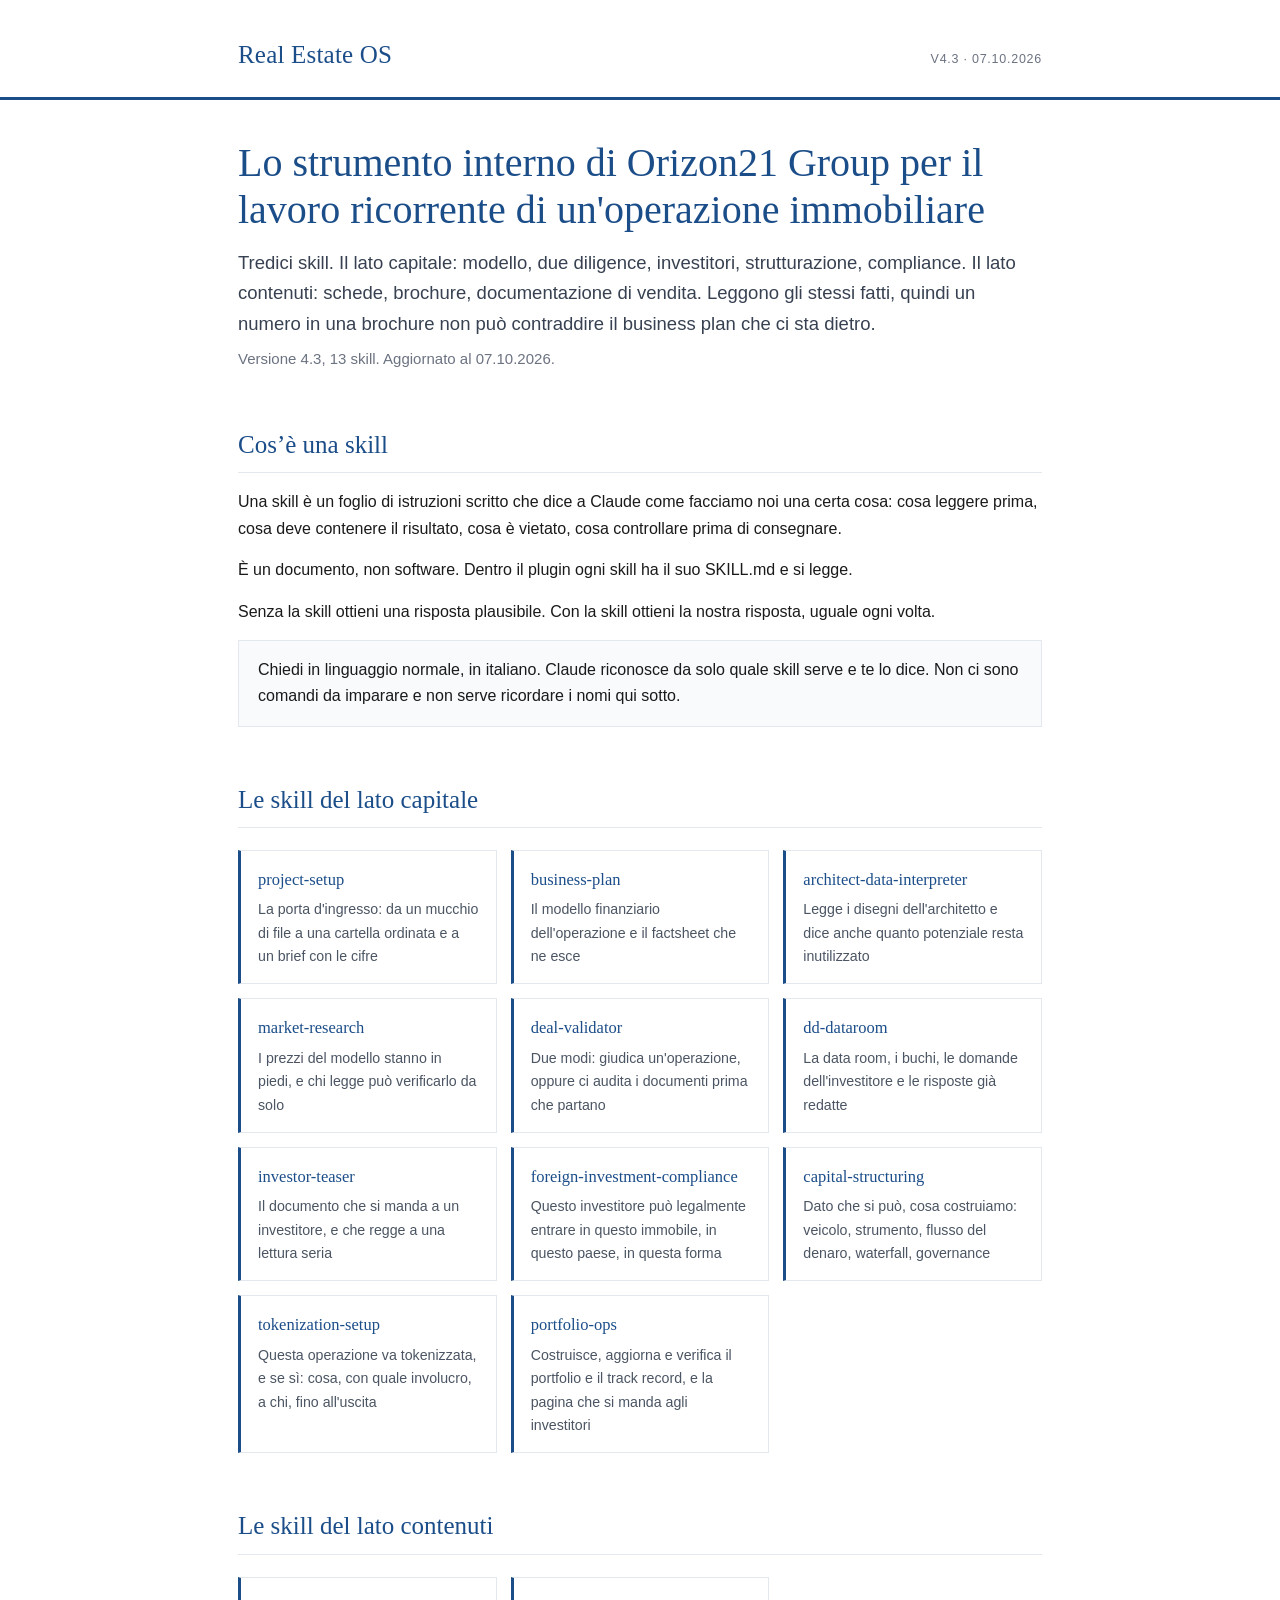
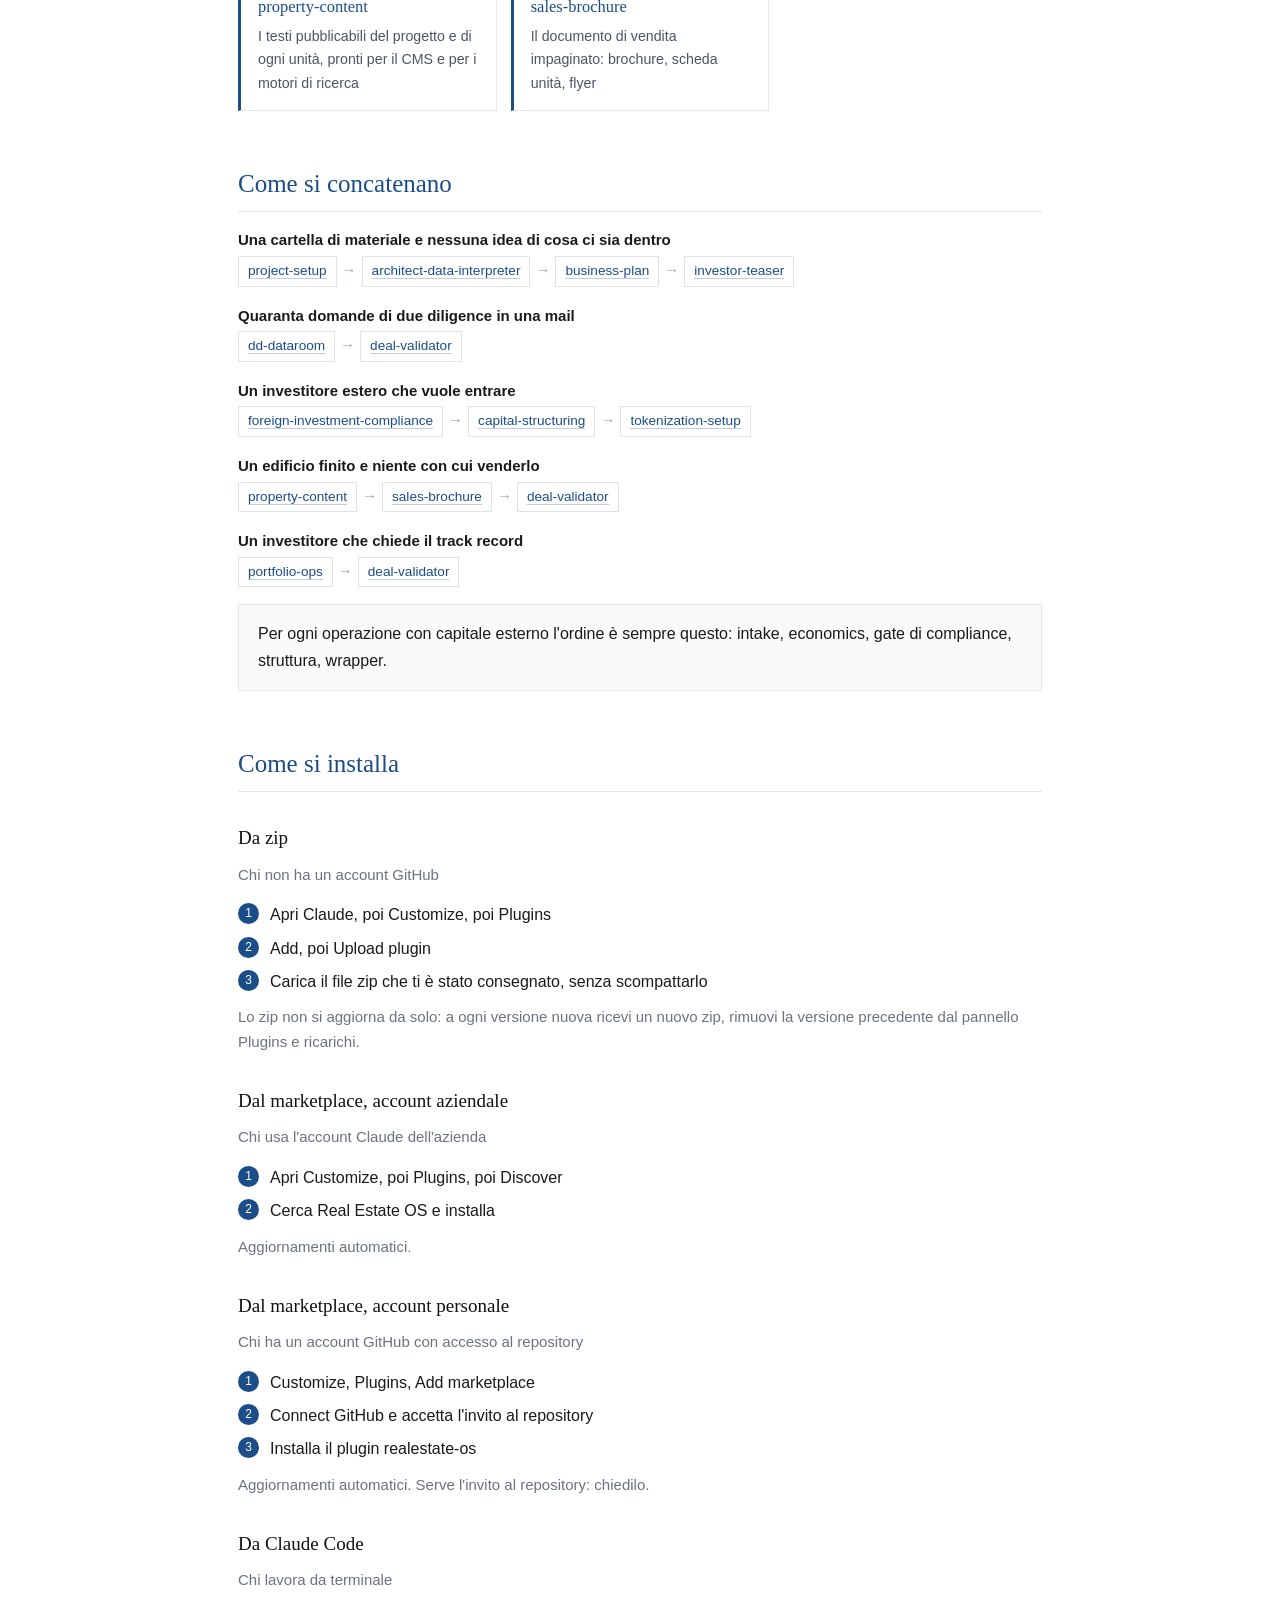
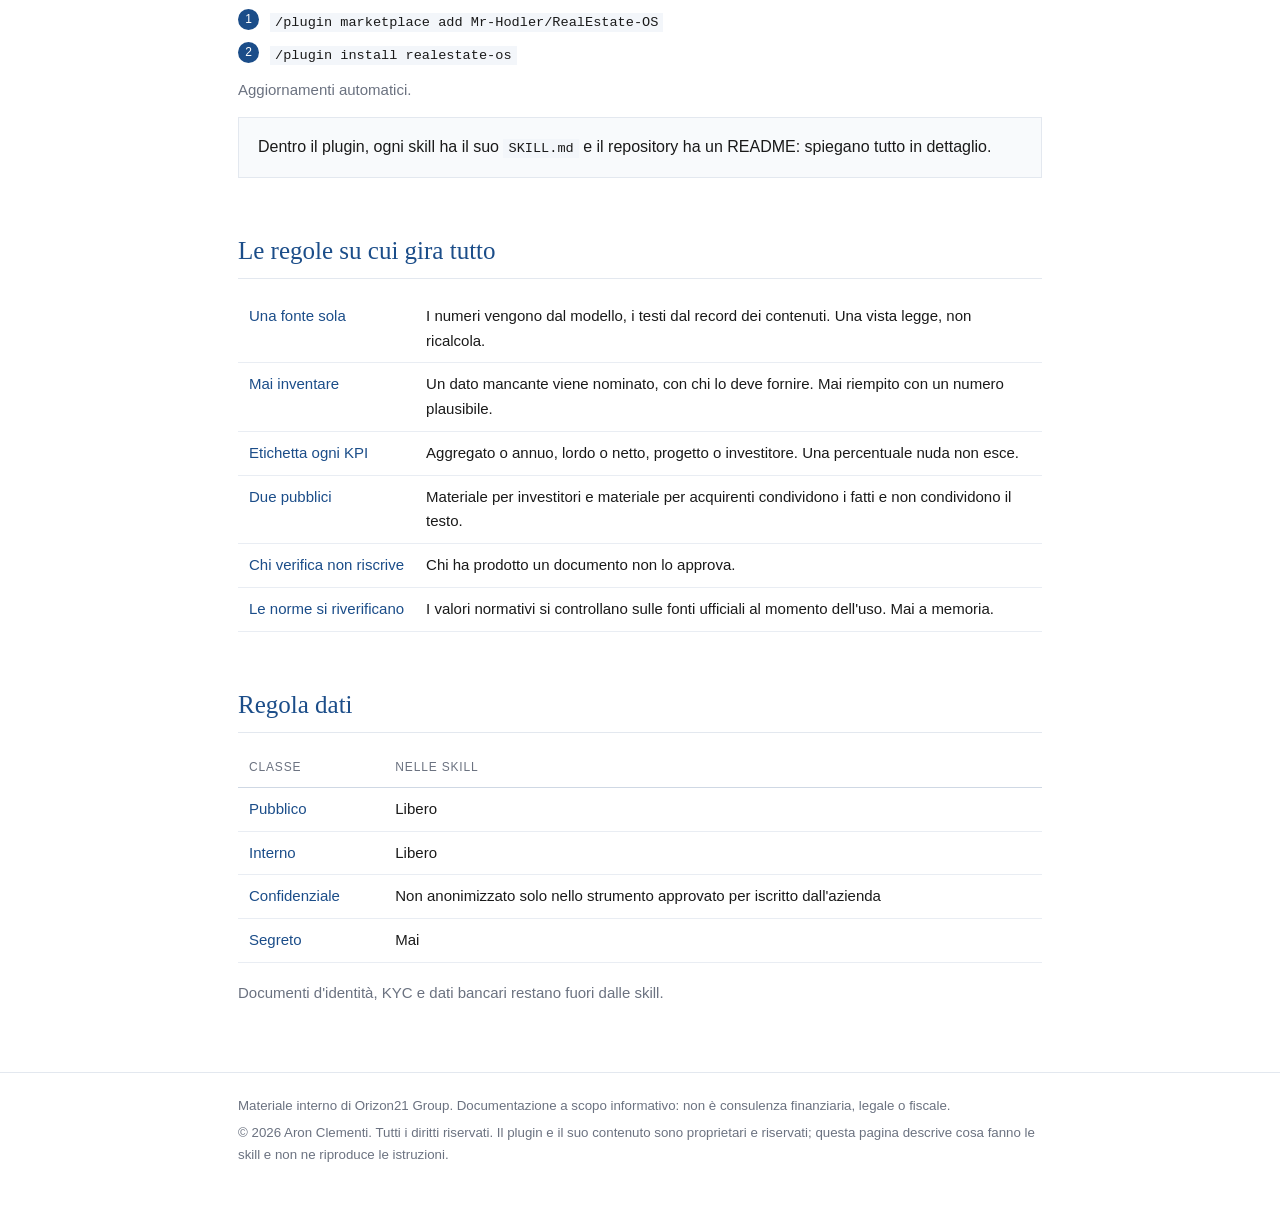
==== index.html @ 186ab7f2 "Real Estate OS 4.3 docs" ====
<!DOCTYPE html>
<html lang="it">
<head>
<meta charset="utf-8">
<meta name="viewport" content="width=device-width,initial-scale=1">
<meta name="robots" content="noindex,nofollow">
<title>Real Estate OS</title>
<link rel="stylesheet" href="style.css">
</head>
<body>
<header class="top"><div class="wrap">
<span class="brand"><a href="index.html">Real Estate OS</a></span>
<span class="ver">v4.3 &middot; 07.10.2026</span>
</div></header>
<main class="wrap">

<h1>Lo strumento interno di Orizon21 Group per il lavoro ricorrente di un'operazione immobiliare</h1>
<p class="lead">Tredici skill. Il lato capitale: modello, due diligence, investitori, strutturazione, compliance. Il lato contenuti: schede, brochure, documentazione di vendita. Leggono gli stessi fatti, quindi un numero in una brochure non può contraddire il business plan che ci sta dietro.</p>
<p class="sub">Versione 4.3, 13 skill. Aggiornato al 07.10.2026.</p>
<h2>Cos&rsquo;&egrave; una skill</h2>
<p>Una skill è un foglio di istruzioni scritto che dice a Claude come facciamo noi una certa cosa: cosa leggere prima, cosa deve contenere il risultato, cosa è vietato, cosa controllare prima di consegnare.</p>
<p>È un documento, non software. Dentro il plugin ogni skill ha il suo SKILL.md e si legge.</p>
<p>Senza la skill ottieni una risposta plausibile. Con la skill ottieni la nostra risposta, uguale ogni volta.</p>
<div class="box"><p>Chiedi in linguaggio normale, in italiano. Claude riconosce da solo quale skill serve e te lo dice. Non ci sono comandi da imparare e non serve ricordare i nomi qui sotto.</p></div>
<h2>Le skill del lato capitale</h2>
<div class="cards">
<div class="card"><span class="nm"><a href="project-setup.html">project-setup</a></span><p>La porta d'ingresso: da un mucchio di file a una cartella ordinata e a un brief con le cifre</p></div>
<div class="card"><span class="nm"><a href="business-plan.html">business-plan</a></span><p>Il modello finanziario dell'operazione e il factsheet che ne esce</p></div>
<div class="card"><span class="nm"><a href="architect-data-interpreter.html">architect-data-interpreter</a></span><p>Legge i disegni dell'architetto e dice anche quanto potenziale resta inutilizzato</p></div>
<div class="card"><span class="nm"><a href="market-research.html">market-research</a></span><p>I prezzi del modello stanno in piedi, e chi legge può verificarlo da solo</p></div>
<div class="card"><span class="nm"><a href="deal-validator.html">deal-validator</a></span><p>Due modi: giudica un'operazione, oppure ci audita i documenti prima che partano</p></div>
<div class="card"><span class="nm"><a href="dd-dataroom.html">dd-dataroom</a></span><p>La data room, i buchi, le domande dell'investitore e le risposte già redatte</p></div>
<div class="card"><span class="nm"><a href="investor-teaser.html">investor-teaser</a></span><p>Il documento che si manda a un investitore, e che regge a una lettura seria</p></div>
<div class="card"><span class="nm"><a href="foreign-investment-compliance.html">foreign-investment-compliance</a></span><p>Questo investitore può legalmente entrare in questo immobile, in questo paese, in questa forma</p></div>
<div class="card"><span class="nm"><a href="capital-structuring.html">capital-structuring</a></span><p>Dato che si può, cosa costruiamo: veicolo, strumento, flusso del denaro, waterfall, governance</p></div>
<div class="card"><span class="nm"><a href="tokenization-setup.html">tokenization-setup</a></span><p>Questa operazione va tokenizzata, e se sì: cosa, con quale involucro, a chi, fino all'uscita</p></div>
<div class="card"><span class="nm"><a href="portfolio-ops.html">portfolio-ops</a></span><p>Costruisce, aggiorna e verifica il portfolio e il track record, e la pagina che si manda agli investitori</p></div>
</div>
<h2>Le skill del lato contenuti</h2>
<div class="cards">
<div class="card"><span class="nm"><a href="property-content.html">property-content</a></span><p>I testi pubblicabili del progetto e di ogni unità, pronti per il CMS e per i motori di ricerca</p></div>
<div class="card"><span class="nm"><a href="sales-brochure.html">sales-brochure</a></span><p>Il documento di vendita impaginato: brochure, scheda unità, flyer</p></div>
</div>
<h2>Come si concatenano</h2>
<div class="chain"><strong>Una cartella di materiale e nessuna idea di cosa ci sia dentro</strong><br><span class="step"><a href="project-setup.html">project-setup</a></span><span class="arw">&rarr;</span><span class="step"><a href="architect-data-interpreter.html">architect-data-interpreter</a></span><span class="arw">&rarr;</span><span class="step"><a href="business-plan.html">business-plan</a></span><span class="arw">&rarr;</span><span class="step"><a href="investor-teaser.html">investor-teaser</a></span></div>
<div class="chain"><strong>Quaranta domande di due diligence in una mail</strong><br><span class="step"><a href="dd-dataroom.html">dd-dataroom</a></span><span class="arw">&rarr;</span><span class="step"><a href="deal-validator.html">deal-validator</a></span></div>
<div class="chain"><strong>Un investitore estero che vuole entrare</strong><br><span class="step"><a href="foreign-investment-compliance.html">foreign-investment-compliance</a></span><span class="arw">&rarr;</span><span class="step"><a href="capital-structuring.html">capital-structuring</a></span><span class="arw">&rarr;</span><span class="step"><a href="tokenization-setup.html">tokenization-setup</a></span></div>
<div class="chain"><strong>Un edificio finito e niente con cui venderlo</strong><br><span class="step"><a href="property-content.html">property-content</a></span><span class="arw">&rarr;</span><span class="step"><a href="sales-brochure.html">sales-brochure</a></span><span class="arw">&rarr;</span><span class="step"><a href="deal-validator.html">deal-validator</a></span></div>
<div class="chain"><strong>Un investitore che chiede il track record</strong><br><span class="step"><a href="portfolio-ops.html">portfolio-ops</a></span><span class="arw">&rarr;</span><span class="step"><a href="deal-validator.html">deal-validator</a></span></div>
<div class="box"><p>Per ogni operazione con capitale esterno l'ordine è sempre questo: intake, economics, gate di compliance, struttura, wrapper.</p></div>
<h2>Come si installa</h2>
<h3>Da zip</h3>
<p class="sub">Chi non ha un account GitHub</p>
<ol class="steps">
<li>Apri Claude, poi Customize, poi Plugins</li>
<li>Add, poi Upload plugin</li>
<li>Carica il file zip che ti è stato consegnato, senza scompattarlo</li>
</ol>
<p class="sub">Lo zip non si aggiorna da solo: a ogni versione nuova ricevi un nuovo zip, rimuovi la versione precedente dal pannello Plugins e ricarichi.</p>
<h3>Dal marketplace, account aziendale</h3>
<p class="sub">Chi usa l'account Claude dell'azienda</p>
<ol class="steps">
<li>Apri Customize, poi Plugins, poi Discover</li>
<li>Cerca Real Estate OS e installa</li>
</ol>
<p class="sub">Aggiornamenti automatici.</p>
<h3>Dal marketplace, account personale</h3>
<p class="sub">Chi ha un account GitHub con accesso al repository</p>
<ol class="steps">
<li>Customize, Plugins, Add marketplace</li>
<li>Connect GitHub e accetta l'invito al repository</li>
<li>Installa il plugin realestate-os</li>
</ol>
<p class="sub">Aggiornamenti automatici. Serve l'invito al repository: chiedilo.</p>
<h3>Da Claude Code</h3>
<p class="sub">Chi lavora da terminale</p>
<ol class="steps">
<li><code>/plugin marketplace add Mr-Hodler/RealEstate-OS</code></li>
<li><code>/plugin install realestate-os</code></li>
</ol>
<p class="sub">Aggiornamenti automatici.</p>
<div class="box"><p>Dentro il plugin, ogni skill ha il suo <code>SKILL.md</code> e il repository ha un README: spiegano tutto in dettaglio.</p></div>
<h2>Le regole su cui gira tutto</h2><table><tbody>
<tr><td>Una fonte sola</td><td>I numeri vengono dal modello, i testi dal record dei contenuti. Una vista legge, non ricalcola.</td></tr>
<tr><td>Mai inventare</td><td>Un dato mancante viene nominato, con chi lo deve fornire. Mai riempito con un numero plausibile.</td></tr>
<tr><td>Etichetta ogni KPI</td><td>Aggregato o annuo, lordo o netto, progetto o investitore. Una percentuale nuda non esce.</td></tr>
<tr><td>Due pubblici</td><td>Materiale per investitori e materiale per acquirenti condividono i fatti e non condividono il testo.</td></tr>
<tr><td>Chi verifica non riscrive</td><td>Chi ha prodotto un documento non lo approva.</td></tr>
<tr><td>Le norme si riverificano</td><td>I valori normativi si controllano sulle fonti ufficiali al momento dell'uso. Mai a memoria.</td></tr>
</tbody></table>
<h2>Regola dati</h2><table><thead><tr><th>Classe</th><th>Nelle skill</th></tr></thead><tbody>
<tr><td>Pubblico</td><td>Libero</td></tr>
<tr><td>Interno</td><td>Libero</td></tr>
<tr><td>Confidenziale</td><td>Non anonimizzato solo nello strumento approvato per iscritto dall'azienda</td></tr>
<tr><td>Segreto</td><td>Mai</td></tr>
</tbody></table>
<p class="sub">Documenti d'identità, KYC e dati bancari restano fuori dalle skill.</p>
</main>
<footer><div class="wrap">
<p>Materiale interno di Orizon21 Group. Documentazione a scopo informativo:
non &egrave; consulenza finanziaria, legale o fiscale.</p>
<p>&copy; 2026 Aron Clementi. Tutti i diritti riservati. Il plugin e il suo
contenuto sono proprietari e riservati; questa pagina descrive cosa fanno le
skill e non ne riproduce le istruzioni.</p>
</div></footer>
</body>
</html>
---- style.css ----
*{box-sizing:border-box}
html{-webkit-text-size-adjust:100%}
body{margin:0;background:#fff;color:#1a1a1a;
  font:400 16px/1.65 Arial,Helvetica,sans-serif}
a{color:#1B4D89;text-decoration:none;border-bottom:1px solid rgba(27,77,137,.28)}
a:hover{border-bottom-color:#1B4D89}
.wrap{max-width:860px;margin:0 auto;padding:0 28px}
header.top{border-bottom:3px solid #1B4D89;padding:34px 0 22px;margin-bottom:40px}
header.top .wrap{display:flex;align-items:baseline;justify-content:space-between;
  flex-wrap:wrap;gap:12px}
.brand{font-family:Georgia,'Times New Roman',serif;font-size:25px;color:#1B4D89;
  letter-spacing:.2px}
.brand a{border:0;color:#1B4D89}
.ver{font-size:12.5px;color:#6b7280;letter-spacing:.06em;text-transform:uppercase}
h1{font-family:Georgia,'Times New Roman',serif;font-weight:400;font-size:40px;
  line-height:1.17;color:#1B4D89;margin:0 0 14px}
h2{font-family:Georgia,'Times New Roman',serif;font-weight:400;font-size:25px;
  color:#1B4D89;margin:52px 0 16px;padding-bottom:7px;
  border-bottom:1px solid #e3e8ef}
h3{font-family:Georgia,'Times New Roman',serif;font-weight:400;font-size:19px;
  color:#111;margin:30px 0 9px}
p{margin:0 0 15px}
.lead{font-size:18.5px;color:#374151;margin-bottom:8px}
.sub{color:#6b7280;font-size:15px}
ul{margin:0 0 15px;padding-left:21px}
li{margin-bottom:6px}
.cards{display:grid;grid-template-columns:repeat(auto-fill,minmax(246px,1fr));
  gap:14px;margin:22px 0 10px}
.card{border:1px solid #e3e8ef;border-left:3px solid #1B4D89;padding:15px 17px}
.card .nm{font-family:Georgia,serif;font-size:16.5px;color:#1B4D89;
  display:block;margin-bottom:5px}
.card .nm a{border:0}
.card p{font-size:14.2px;color:#4b5563;margin:0}
.tag{display:inline-block;font-size:11px;letter-spacing:.07em;
  text-transform:uppercase;color:#6b7280;border:1px solid #dde3ec;
  padding:2px 7px;margin-bottom:11px}
table{width:100%;border-collapse:collapse;margin:0 0 18px;font-size:15px}
th,td{text-align:left;padding:9px 11px;border-bottom:1px solid #e9edf3;
  vertical-align:top}
th{font-size:12px;letter-spacing:.07em;text-transform:uppercase;color:#6b7280;
  font-weight:400;border-bottom:1px solid #cfd8e4}
td:first-child{white-space:nowrap;color:#1B4D89}
.chain{margin:0 0 14px;font-size:15px}
.chain .step{display:inline-block;border:1px solid #dde3ec;padding:3px 9px;
  margin:3px 0;font-size:13.6px}
.chain .arw{color:#9aa5b4;padding:0 5px}
.steps{counter-reset:s;list-style:none;padding:0;margin:0 0 10px}
.steps li{counter-increment:s;position:relative;padding-left:32px;
  margin-bottom:7px}
.steps li:before{content:counter(s);position:absolute;left:0;top:1px;
  width:21px;height:21px;border-radius:50%;background:#1B4D89;color:#fff;
  font-size:12px;line-height:21px;text-align:center}
.box{border:1px solid #e3e8ef;background:#f8fafc;padding:16px 19px;margin:0 0 18px}
.box p:last-child{margin:0}
code,.mono{font-family:'SF Mono',Menlo,Consolas,monospace;font-size:13.6px;
  background:#f3f6fa;padding:2px 5px}
.ask{font-family:Georgia,serif;font-size:19px;color:#111;border-left:3px solid #1B4D89;
  padding:4px 0 4px 16px;margin:0 0 18px}
.io{display:grid;grid-template-columns:1fr 1fr;gap:26px;margin-bottom:6px}
.io h3{margin-top:0}
footer{margin-top:66px;border-top:1px solid #e3e8ef;padding:22px 0 50px;
  color:#6b7280;font-size:13.3px}
footer p{margin:0 0 6px}
.back{font-size:14px;margin-bottom:26px;display:block}
@media(max-width:620px){h1{font-size:31px}.io{grid-template-columns:1fr;gap:0}
  header.top .wrap{display:block}}
@media print{header.top{border-bottom-width:2px}a{border:0}}
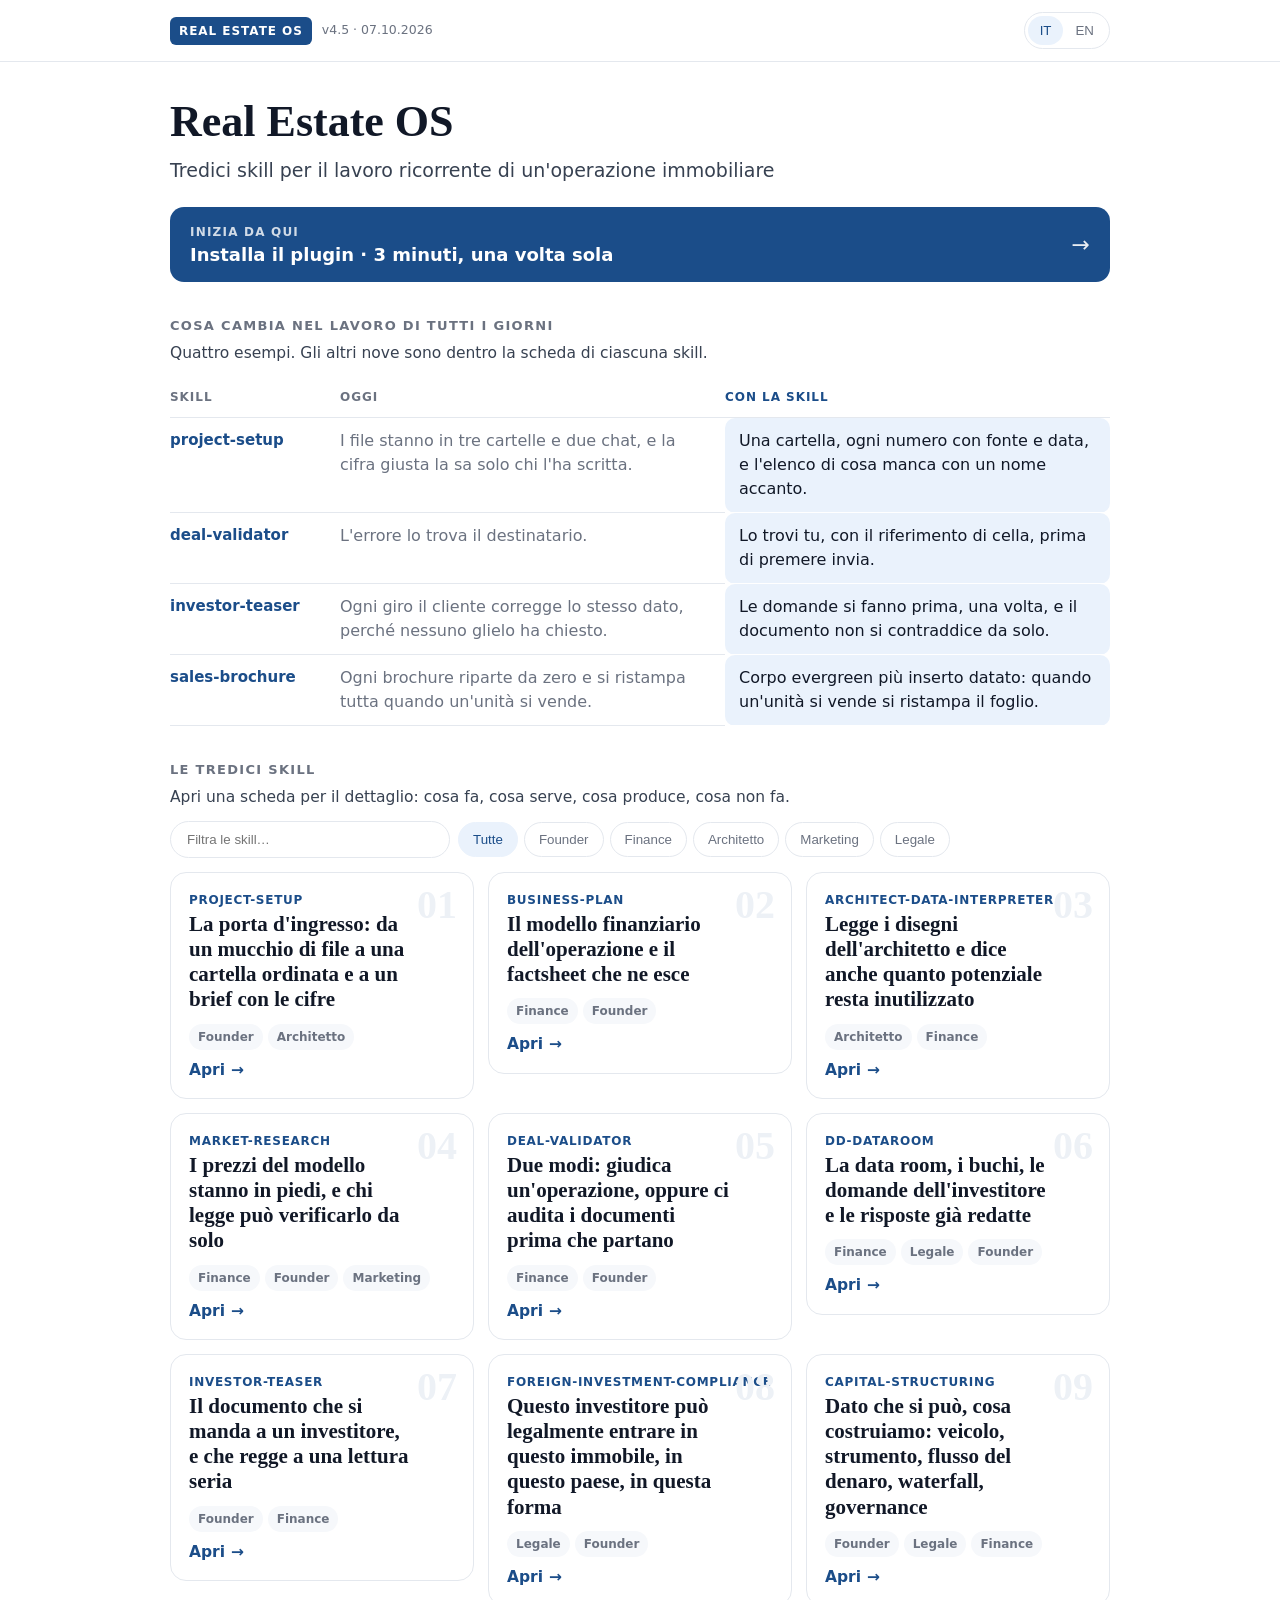
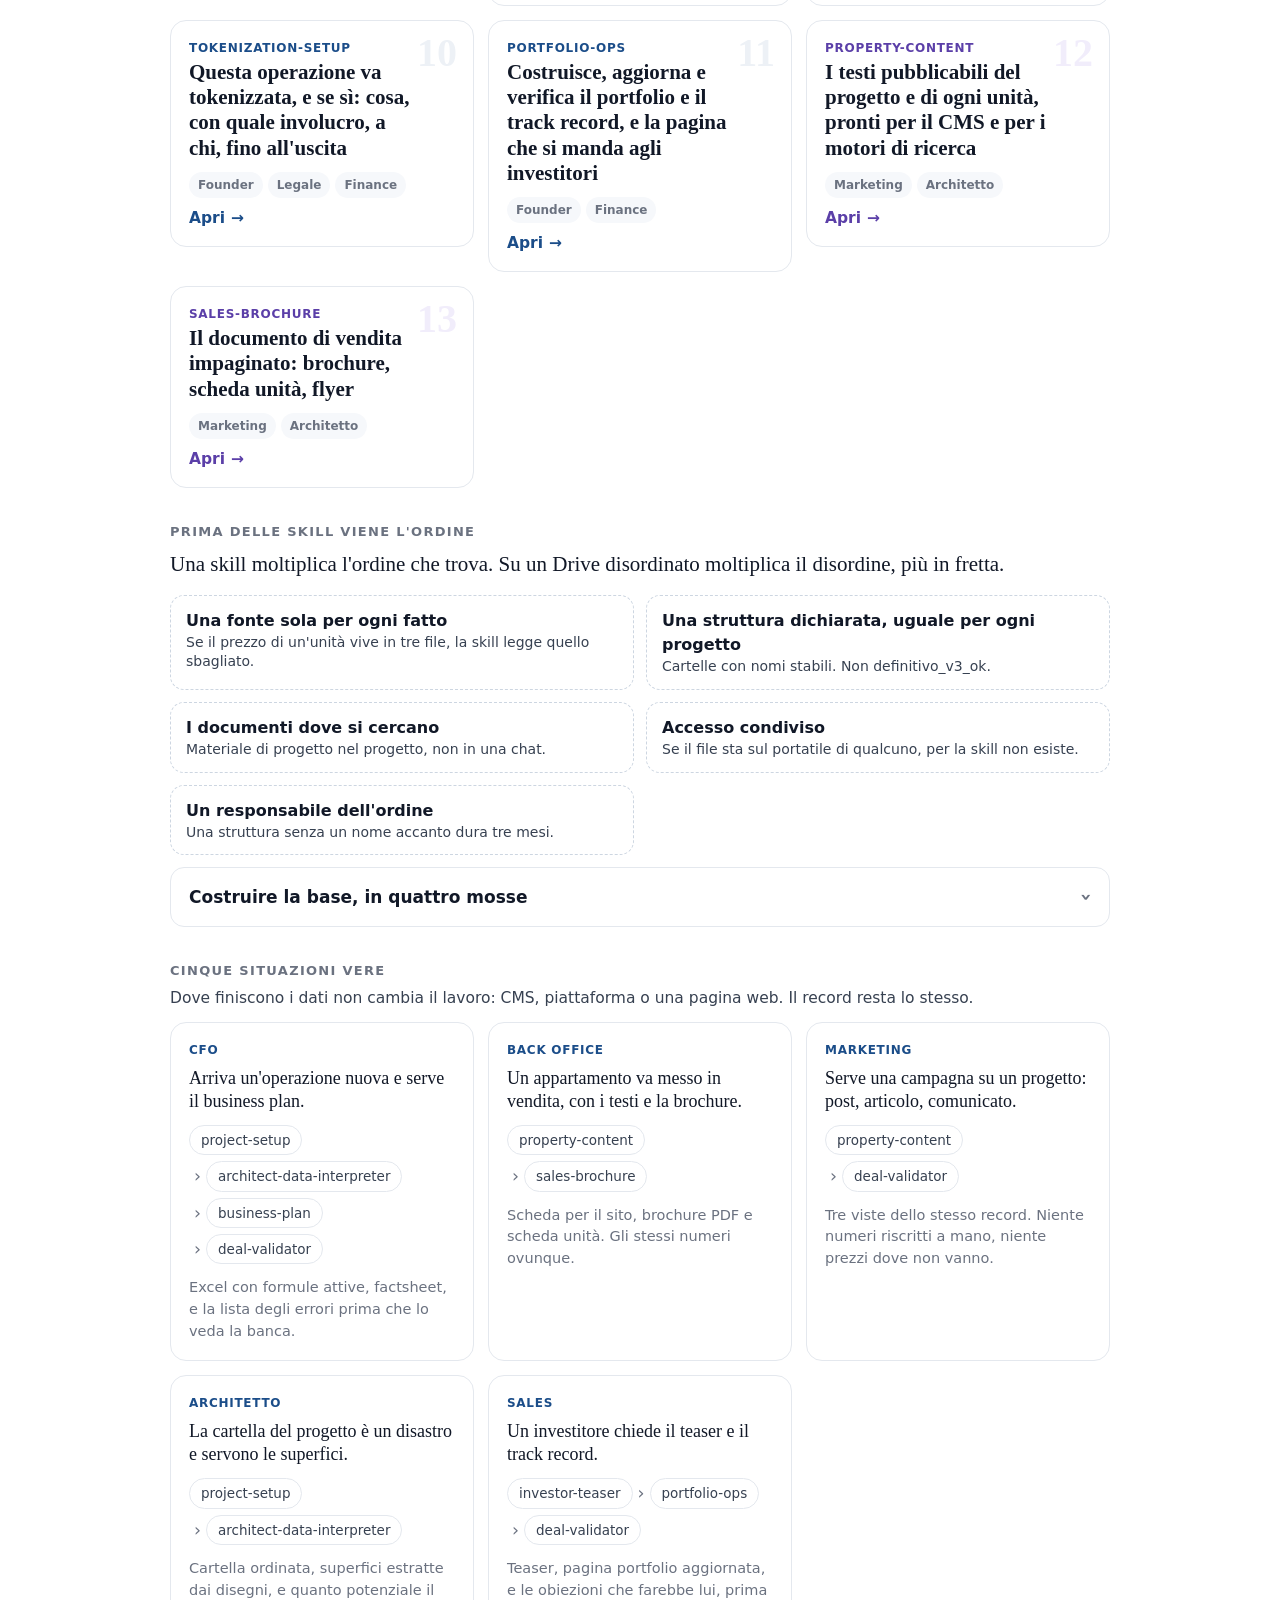
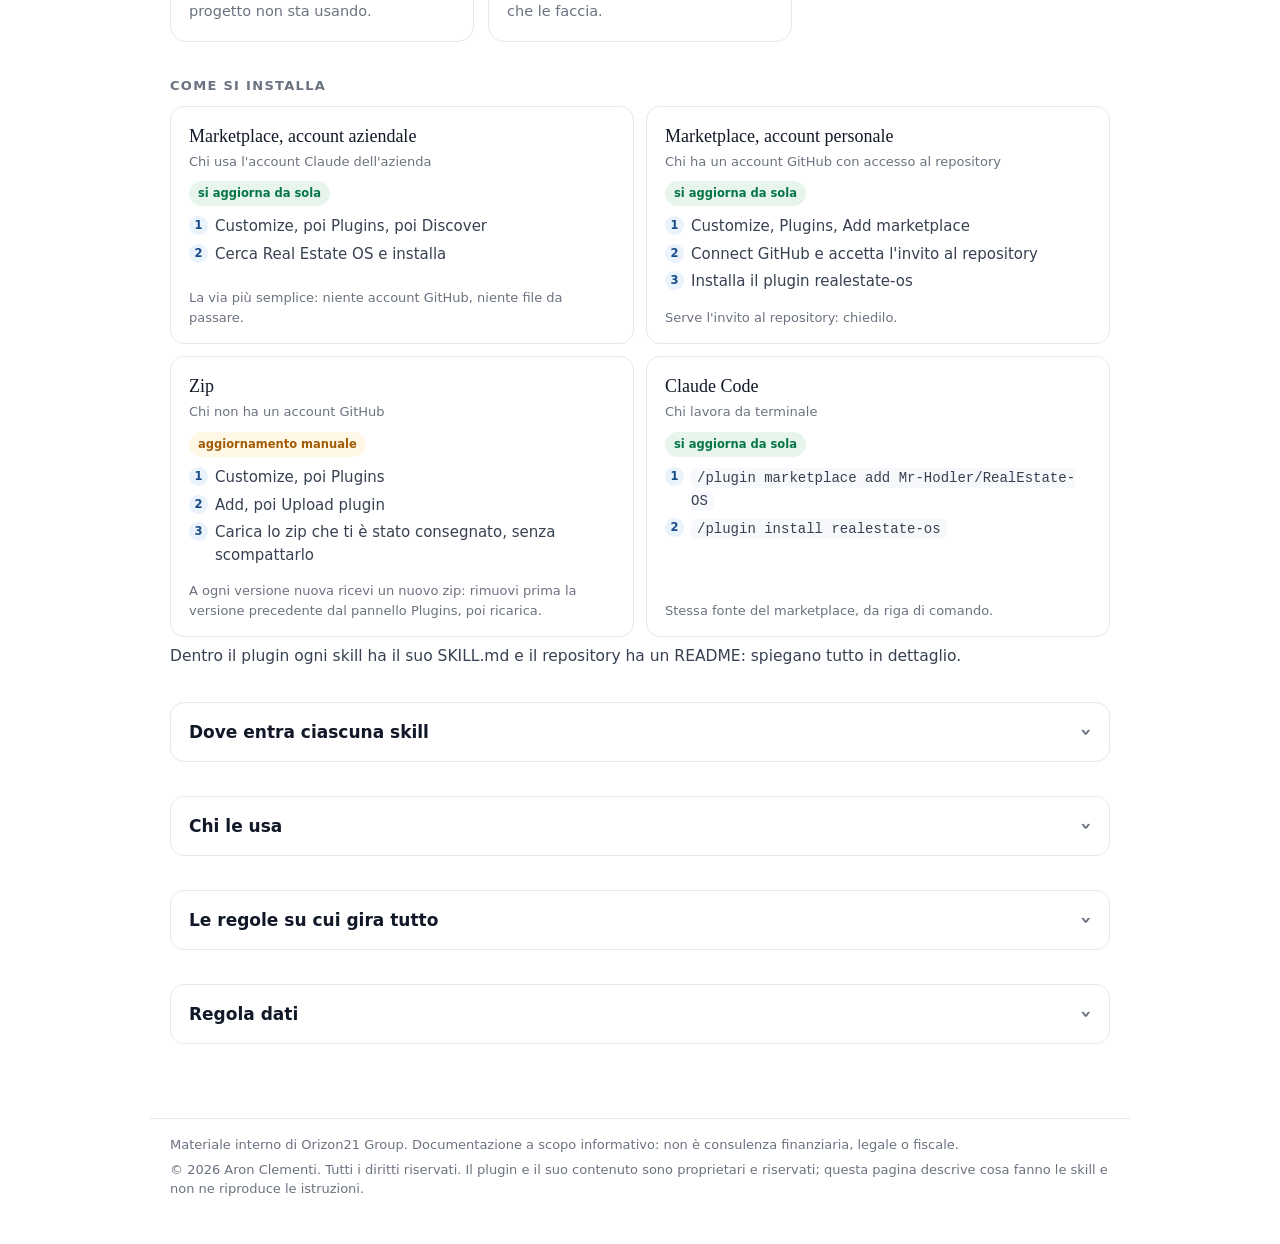
==== commit b90b1e41: "Real Estate OS 4.5" ====
--- a/index.html
+++ b/index.html
@@ -8,100 +8,585 @@
 <link rel="stylesheet" href="style.css">
 </head>
 <body>
-<header class="top"><div class="wrap">
-<span class="brand"><a href="index.html">Real Estate OS</a></span>
-<span class="ver">v4.3 &middot; 07.10.2026</span>
+<header class="top"><div class="top-i">
+<span class="badge">REAL ESTATE OS</span>
+<span class="ver">v4.5 &middot; 07.10.2026</span>
+<span class="sp"></span>
+<span class="lang" role="group" aria-label="lingua">
+<button type="button" data-l="it" aria-pressed="true">IT</button>
+<button type="button" data-l="en" aria-pressed="false">EN</button>
+</span>
 </div></header>
-<main class="wrap">
-
-<h1>Lo strumento interno di Orizon21 Group per il lavoro ricorrente di un'operazione immobiliare</h1>
-<p class="lead">Tredici skill. Il lato capitale: modello, due diligence, investitori, strutturazione, compliance. Il lato contenuti: schede, brochure, documentazione di vendita. Leggono gli stessi fatti, quindi un numero in una brochure non può contraddire il business plan che ci sta dietro.</p>
-<p class="sub">Versione 4.3, 13 skill. Aggiornato al 07.10.2026.</p>
-<h2>Cos&rsquo;&egrave; una skill</h2>
-<p>Una skill è un foglio di istruzioni scritto che dice a Claude come facciamo noi una certa cosa: cosa leggere prima, cosa deve contenere il risultato, cosa è vietato, cosa controllare prima di consegnare.</p>
-<p>È un documento, non software. Dentro il plugin ogni skill ha il suo SKILL.md e si legge.</p>
-<p>Senza la skill ottieni una risposta plausibile. Con la skill ottieni la nostra risposta, uguale ogni volta.</p>
-<div class="box"><p>Chiedi in linguaggio normale, in italiano. Claude riconosce da solo quale skill serve e te lo dice. Non ci sono comandi da imparare e non serve ricordare i nomi qui sotto.</p></div>
-<h2>Le skill del lato capitale</h2>
+<main>
+<h1>Real Estate OS</h1>
+<p class="lead" data-en="Thirteen skills for the recurring work of a real estate development">Tredici skill per il lavoro ricorrente di un'operazione immobiliare</p>
+<a class="go1" href="#installa"><span class="tx"><span class="k">Inizia da qui</span><b>Installa il plugin · 3 minuti, una volta sola</b></span><span class="ar">&rarr;</span></a>
+<div class="blk">
+<p class="lab" data-en="What changes in the daily work">Cosa cambia nel lavoro di tutti i giorni</p>
+<p class="sub" data-en="Four examples. The other nine sit inside each skill's panel.">Quattro esempi. Gli altri nove sono dentro la scheda di ciascuna skill.</p>
+<table class="ba"><thead><tr><th>Skill</th><th><span data-en="Today">Oggi</span></th><th class="th-d"><span data-en="With the skill">Con la skill</span></th></tr></thead><tbody>
+<tr><td class="k"><a class="go" href="#project-setup">project-setup</a></td><td class="p" data-en="Files sit in three folders and two chats, and only whoever typed it knows which figure is right.">I file stanno in tre cartelle e due chat, e la cifra giusta la sa solo chi l'ha scritta.</td><td class="d" data-en="One folder, every number with its source and date, and a gap list with a name beside each item.">Una cartella, ogni numero con fonte e data, e l'elenco di cosa manca con un nome accanto.</td></tr>
+<tr><td class="k"><a class="go" href="#deal-validator">deal-validator</a></td><td class="p" data-en="The recipient finds the error.">L'errore lo trova il destinatario.</td><td class="d" data-en="You find it, with the cell reference, before hitting send.">Lo trovi tu, con il riferimento di cella, prima di premere invia.</td></tr>
+<tr><td class="k"><a class="go" href="#investor-teaser">investor-teaser</a></td><td class="p" data-en="Every round the client corrects the same fact, because nobody asked them.">Ogni giro il cliente corregge lo stesso dato, perché nessuno glielo ha chiesto.</td><td class="d" data-en="The questions get asked once, up front, and the document stops contradicting itself.">Le domande si fanno prima, una volta, e il documento non si contraddice da solo.</td></tr>
+<tr><td class="k"><a class="go" href="#sales-brochure">sales-brochure</a></td><td class="p" data-en="Every brochure starts from scratch and is reprinted whole when a unit sells.">Ogni brochure riparte da zero e si ristampa tutta quando un'unità si vende.</td><td class="d" data-en="Evergreen body plus a dated insert: when a unit sells you reprint the sheet.">Corpo evergreen più inserto datato: quando un'unità si vende si ristampa il foglio.</td></tr>
+</tbody></table></div>
+<div class="blk">
+<p class="lab" data-en="The thirteen skills">Le tredici skill</p>
+<p class="sub" data-en="Open a card for the detail: what it does, what it needs, what it gives, what it does not do.">Apri una scheda per il dettaglio: cosa fa, cosa serve, cosa produce, cosa non fa.</p>
+<div class="tools"><input id="f" type="search" placeholder="Filtra le skill…" data-en-ph="Filter the skills…" aria-label="Filtra le skill…"><div class="rbs"><button type="button" class="rb on" data-r=""><span data-en="All">Tutte</span></button><button type="button" class="rb" data-r="founder"><span data-en="Founder">Founder</span></button><button type="button" class="rb" data-r="finance"><span data-en="Finance">Finance</span></button><button type="button" class="rb" data-r="arch"><span data-en="Architect">Architetto</span></button><button type="button" class="rb" data-r="mkt"><span data-en="Marketing">Marketing</span></button><button type="button" class="rb" data-r="legal"><span data-en="Legal">Legale</span></button></div><span class="cnt" id="cnt"></span></div>
 <div class="cards">
-<div class="card"><span class="nm"><a href="project-setup.html">project-setup</a></span><p>La porta d'ingresso: da un mucchio di file a una cartella ordinata e a un brief con le cifre</p></div>
-<div class="card"><span class="nm"><a href="business-plan.html">business-plan</a></span><p>Il modello finanziario dell'operazione e il factsheet che ne esce</p></div>
-<div class="card"><span class="nm"><a href="architect-data-interpreter.html">architect-data-interpreter</a></span><p>Legge i disegni dell'architetto e dice anche quanto potenziale resta inutilizzato</p></div>
-<div class="card"><span class="nm"><a href="market-research.html">market-research</a></span><p>I prezzi del modello stanno in piedi, e chi legge può verificarlo da solo</p></div>
-<div class="card"><span class="nm"><a href="deal-validator.html">deal-validator</a></span><p>Due modi: giudica un'operazione, oppure ci audita i documenti prima che partano</p></div>
-<div class="card"><span class="nm"><a href="dd-dataroom.html">dd-dataroom</a></span><p>La data room, i buchi, le domande dell'investitore e le risposte già redatte</p></div>
-<div class="card"><span class="nm"><a href="investor-teaser.html">investor-teaser</a></span><p>Il documento che si manda a un investitore, e che regge a una lettura seria</p></div>
-<div class="card"><span class="nm"><a href="foreign-investment-compliance.html">foreign-investment-compliance</a></span><p>Questo investitore può legalmente entrare in questo immobile, in questo paese, in questa forma</p></div>
-<div class="card"><span class="nm"><a href="capital-structuring.html">capital-structuring</a></span><p>Dato che si può, cosa costruiamo: veicolo, strumento, flusso del denaro, waterfall, governance</p></div>
-<div class="card"><span class="nm"><a href="tokenization-setup.html">tokenization-setup</a></span><p>Questa operazione va tokenizzata, e se sì: cosa, con quale involucro, a chi, fino all'uscita</p></div>
-<div class="card"><span class="nm"><a href="portfolio-ops.html">portfolio-ops</a></span><p>Costruisce, aggiorna e verifica il portfolio e il track record, e la pagina che si manda agli investitori</p></div>
-</div>
-<h2>Le skill del lato contenuti</h2>
-<div class="cards">
-<div class="card"><span class="nm"><a href="property-content.html">property-content</a></span><p>I testi pubblicabili del progetto e di ogni unità, pronti per il CMS e per i motori di ricerca</p></div>
-<div class="card"><span class="nm"><a href="sales-brochure.html">sales-brochure</a></span><p>Il documento di vendita impaginato: brochure, scheda unità, flyer</p></div>
-</div>
-<h2>Come si concatenano</h2>
-<div class="chain"><strong>Una cartella di materiale e nessuna idea di cosa ci sia dentro</strong><br><span class="step"><a href="project-setup.html">project-setup</a></span><span class="arw">&rarr;</span><span class="step"><a href="architect-data-interpreter.html">architect-data-interpreter</a></span><span class="arw">&rarr;</span><span class="step"><a href="business-plan.html">business-plan</a></span><span class="arw">&rarr;</span><span class="step"><a href="investor-teaser.html">investor-teaser</a></span></div>
-<div class="chain"><strong>Quaranta domande di due diligence in una mail</strong><br><span class="step"><a href="dd-dataroom.html">dd-dataroom</a></span><span class="arw">&rarr;</span><span class="step"><a href="deal-validator.html">deal-validator</a></span></div>
-<div class="chain"><strong>Un investitore estero che vuole entrare</strong><br><span class="step"><a href="foreign-investment-compliance.html">foreign-investment-compliance</a></span><span class="arw">&rarr;</span><span class="step"><a href="capital-structuring.html">capital-structuring</a></span><span class="arw">&rarr;</span><span class="step"><a href="tokenization-setup.html">tokenization-setup</a></span></div>
-<div class="chain"><strong>Un edificio finito e niente con cui venderlo</strong><br><span class="step"><a href="property-content.html">property-content</a></span><span class="arw">&rarr;</span><span class="step"><a href="sales-brochure.html">sales-brochure</a></span><span class="arw">&rarr;</span><span class="step"><a href="deal-validator.html">deal-validator</a></span></div>
-<div class="chain"><strong>Un investitore che chiede il track record</strong><br><span class="step"><a href="portfolio-ops.html">portfolio-ops</a></span><span class="arw">&rarr;</span><span class="step"><a href="deal-validator.html">deal-validator</a></span></div>
-<div class="box"><p>Per ogni operazione con capitale esterno l'ordine è sempre questo: intake, economics, gate di compliance, struttura, wrapper.</p></div>
-<h2>Come si installa</h2>
-<h3>Da zip</h3>
-<p class="sub">Chi non ha un account GitHub</p>
-<ol class="steps">
-<li>Apri Claude, poi Customize, poi Plugins</li>
-<li>Add, poi Upload plugin</li>
-<li>Carica il file zip che ti è stato consegnato, senza scompattarlo</li>
+<details class="card" id="project-setup" data-all="project-setup La porta d'ingresso: da un mucchio di file a una cartella ordinata e a un brief con le cifre The front door: from a pile of files to an ordered folder and a brief with the figures Il materiale arriva disordinato: render, piante, un listino, numeri in un messaggio. Costruisce la cartella standard, classifica ogni file ed estrae le cifre in un brief. Material arrives unsorted: renders, plans, a price list, numbers in a message. It builds the standard folder, classifies every file and extracts the figures into a brief. organizzami questo progetto organize this project for me Founder Architetto Founder Architect" data-roles="founder arch">
+<summary>
+<span class="n">01</span>
+<small>project-setup</small>
+<b class="t" data-en="The front door: from a pile of files to an ordered folder and a brief with the figures">La porta d'ingresso: da un mucchio di file a una cartella ordinata e a un brief con le cifre</b>
+<div class="chips"><span class="chip"><span data-en="Founder">Founder</span></span><span class="chip"><span data-en="Architect">Architetto</span></span></div>
+<span class="open"><span data-en="Open">Apri</span> &rarr;</span>
+</summary>
+<div class="body">
+<div class="row"><h3><span data-en="What changes in the daily work">Cosa cambia nel lavoro di tutti i giorni</span></h3><div><table class="ba one"><thead><tr><th><span data-en="Today">Oggi</span></th><th class="th-d"><span data-en="With the skill">Con la skill</span></th></tr></thead><tbody><tr><td class="p" data-en="Files sit in three folders and two chats, and only whoever typed it knows which figure is right.">I file stanno in tre cartelle e due chat, e la cifra giusta la sa solo chi l'ha scritta.</td><td class="d" data-en="One folder, every number with its source and date, and a gap list with a name beside each item.">Una cartella, ogni numero con fonte e data, e l'elenco di cosa manca con un nome accanto.</td></tr></tbody></table></div></div>
+<div class="row"><h3><span data-en="What it does">Cosa fa</span></h3><div><p class="cf" data-en="Material arrives unsorted: renders, plans, a price list, numbers in a message. It builds the standard folder, classifies every file and extracts the figures into a brief.">Il materiale arriva disordinato: render, piante, un listino, numeri in un messaggio. Costruisce la cartella standard, classifica ogni file ed estrae le cifre in un brief.</p><ul class="pt"><li data-en="Every figure records where it came from and when">Ogni cifra registra da dove viene e di quando è</li><li data-en="What is missing becomes a row with a name beside it">Quello che manca diventa una riga con un nome accanto</li><li data-en="Everything downstream reads that brief, not the original files">Tutto il resto legge quel brief, non i file originali</li></ul></div></div>
+<div class="row"><h3><span data-en="Needs and gives">Serve e produce</span></h3><div><div class="io"><div><span class="mini"><span data-en="Needs">Serve</span></span><ul><li data-en="Project material in any order: renders, plans, price lists, cost tables, messages">Materiale di progetto in qualsiasi ordine: render, piante, listini, tabelle costi, messaggi</li></ul></div><div><span class="mini"><span data-en="Gives">Produce</span></span><ul><li data-en="Project folder tree">Albero cartelle di progetto</li><li data-en="Brief with source and date per figure">Brief con fonte e data per ogni cifra</li><li data-en="List of what is missing, with an owner each">Elenco di cosa manca, con un responsabile per voce</li></ul></div></div></div></div>
+<div class="row"><h3><span data-en="Example request">Esempio di richiesta</span></h3><div><p class="ask">&ldquo;<span data-en="organize this project for me">organizzami questo progetto</span>&rdquo;</p></div></div>
+<div class="row"><h3><span data-en="Limits">Limiti</span></h3><div><p data-en="It does not organise documents for an investor's due diligence: that is dd-dataroom.">Non organizza i documenti per la due diligence di un investitore: quello è dd-dataroom.</p><div class="chain sm">
+<span class="step on"><span data-en="Intake">Intake</span></span>
+<span class="arw">&rarr;</span>
+<span class="step"><span data-en="Economics">Economics</span></span>
+<a class="step go" href="#architect-data-interpreter">architect-data-interpreter</a>
+</div></div></div>
+</div></details>
+<details class="card" id="business-plan" data-all="business-plan Il modello finanziario dell'operazione e il factsheet che ne esce The deal's financial model and the factsheet it produces Costruisce il modello completo dell'operazione: costi, vendite, cassa, debito, imposte, waterfall, KPI e sensibilità. Builds the full deal model: costs, sales, cash, debt, tax, waterfall, KPIs and sensitivity. fammi il business plan di questa operazione build the business plan for this deal Finance Founder Finance Founder" data-roles="finance founder">
+<summary>
+<span class="n">02</span>
+<small>business-plan</small>
+<b class="t" data-en="The deal's financial model and the factsheet it produces">Il modello finanziario dell'operazione e il factsheet che ne esce</b>
+<div class="chips"><span class="chip"><span data-en="Finance">Finance</span></span><span class="chip"><span data-en="Founder">Founder</span></span></div>
+<span class="open"><span data-en="Open">Apri</span> &rarr;</span>
+</summary>
+<div class="body">
+<div class="row"><h3><span data-en="What changes in the daily work">Cosa cambia nel lavoro di tutti i giorni</span></h3><div><table class="ba one"><thead><tr><th><span data-en="Today">Oggi</span></th><th class="th-d"><span data-en="With the skill">Con la skill</span></th></tr></thead><tbody><tr><td class="p" data-en="Every deal has a different spreadsheet, and comparing two is not possible.">Ogni operazione ha un Excel diverso, e confrontarne due non si può.</td><td class="d" data-en="The same structure every time, open formulas, and the blocking questions asked before anything is sent.">La stessa struttura ogni volta, formule aperte, e le domande che bloccano poste prima dell'invio.</td></tr></tbody></table></div></div>
+<div class="row"><h3><span data-en="What it does">Cosa fa</span></h3><div><p class="cf" data-en="Builds the full deal model: costs, sales, cash, debt, tax, waterfall, KPIs and sensitivity.">Costruisce il modello completo dell'operazione: costi, vendite, cassa, debito, imposte, waterfall, KPI e sensibilità.</p><ul class="pt"><li data-en="Open formulas pointing at input cells, never numbers typed inside">Formule aperte che puntano alle celle di input, mai numeri scritti dentro</li><li data-en="Four blocking questions before any investor-facing document">Quattro domande bloccanti prima di qualsiasi documento per investitori</li><li data-en="Unanswered, it ships stamped as a draft not for circulation">Senza risposta esce marcato bozza non diffondibile</li></ul></div></div>
+<div class="row"><h3><span data-en="Needs and gives">Serve e produce</span></h3><div><div class="io"><div><span class="mini"><span data-en="Needs">Serve</span></span><ul><li data-en="The project brief: areas, costs, prices">Il brief di progetto: superfici, costi, prezzi</li><li data-en="Construction and sales timing">Tempi di cantiere e di vendita</li><li data-en="The four mandatory intake answers">Le quattro risposte obbligatorie di intake</li></ul></div><div><span class="mini"><span data-en="Gives">Produce</span></span><ul><li data-en="Excel with live formulas">Excel con formule attive</li><li data-en="Factsheet">Factsheet</li><li data-en="Interactive HTML or PDF">HTML interattivo o PDF</li></ul></div></div></div></div>
+<div class="row"><h3><span data-en="Example request">Esempio di richiesta</span></h3><div><p class="ask">&ldquo;<span data-en="build the business plan for this deal">fammi il business plan di questa operazione</span>&rdquo;</p></div></div>
+<div class="row"><h3><span data-en="Limits">Limiti</span></h3><div><p data-en="It builds. It does not judge whether the deal is good: that is deal-validator.">Costruisce. Non giudica se l'operazione è buona: quello è deal-validator.</p><div class="chain sm">
+<span class="step"><span data-en="Intake">Intake</span></span>
+<span class="arw">&rarr;</span>
+<span class="step on"><span data-en="Economics">Economics</span></span>
+<span class="arw">&rarr;</span>
+<span class="step"><span data-en="Compliance">Compliance</span></span>
+<a class="step go" href="#market-research">market-research</a>
+<a class="step go" href="#deal-validator">deal-validator</a>
+</div></div></div>
+</div></details>
+<details class="card" id="architect-data-interpreter" data-all="architect-data-interpreter Legge i disegni dell'architetto e dice anche quanto potenziale resta inutilizzato Reads the architect's drawings, and says how much buildable potential is left unused Estrae unità, superfici e volumi dai disegni nella forma che serve al modello. Poi verifica quanto del potenziale edificatorio il progetto sta davvero usando. Extracts units, areas and volumes from the drawings in the shape the model needs. Then checks how much of the buildable potential the scheme is actually using. estrai le superfici da queste piante extract the areas from these plans Architetto Finance Architect Finance" data-roles="arch finance">
+<summary>
+<span class="n">03</span>
+<small>architect-data-interpreter</small>
+<b class="t" data-en="Reads the architect's drawings, and says how much buildable potential is left unused">Legge i disegni dell'architetto e dice anche quanto potenziale resta inutilizzato</b>
+<div class="chips"><span class="chip"><span data-en="Architect">Architetto</span></span><span class="chip"><span data-en="Finance">Finance</span></span></div>
+<span class="open"><span data-en="Open">Apri</span> &rarr;</span>
+</summary>
+<div class="body">
+<div class="row"><h3><span data-en="What changes in the daily work">Cosa cambia nel lavoro di tutti i giorni</span></h3><div><table class="ba one"><thead><tr><th><span data-en="Today">Oggi</span></th><th class="th-d"><span data-en="With the skill">Con la skill</span></th></tr></thead><tbody><tr><td class="p" data-en="Areas get retyped by hand, and the error surfaces inside the model.">Le superfici si ribattono a mano, e l'errore si scopre nel modello.</td><td class="d" data-en="They are read off the drawings, reconciled with the architect's table, and what is left unused carries a price.">Si leggono dai disegni, si riconciliano con la tabella dell'architetto, e ciò che resta inutilizzato ha un prezzo.</td></tr></tbody></table></div></div>
+<div class="row"><h3><span data-en="What it does">Cosa fa</span></h3><div><p class="cf" data-en="Extracts units, areas and volumes from the drawings in the shape the model needs. Then checks how much of the buildable potential the scheme is actually using.">Estrae unità, superfici e volumi dai disegni nella forma che serve al modello. Poi verifica quanto del potenziale edificatorio il progetto sta davvero usando.</p><ul class="pt"><li data-en="Reconciles with the architect's table and flags the differences">Riconcilia con la tabella dell'architetto e segnala le differenze</li><li data-en="Unused potential is stated in money, not in square metres">Il potenziale inutilizzato è espresso in denaro, non in metri quadri</li><li data-en="Closes with the exact questions to put to the architect">Chiude con le domande precise da porre all'architetto</li></ul></div></div>
+<div class="row"><h3><span data-en="Needs and gives">Serve e produce</span></h3><div><div class="io"><div><span class="mini"><span data-en="Needs">Serve</span></span><ul><li data-en="Plans, sections, elevations, area table, as PDF">Piante, sezioni, prospetti, tabella superfici, in PDF</li><li data-en="The zoning data for the plot">I dati di piano della zona</li></ul></div><div><span class="mini"><span data-en="Gives">Produce</span></span><ul><li data-en="Units, areas and volumes table ready for the model">Tabella unità, superfici e volumi pronta per il modello</li><li data-en="Optimisation note with the unused potential priced">Nota di ottimizzazione con il potenziale inutilizzato quantificato</li><li data-en="The questions to put to the architect">Le domande da porre all'architetto</li></ul></div></div></div></div>
+<div class="row"><h3><span data-en="Example request">Esempio di richiesta</span></h3><div><p class="ask">&ldquo;<span data-en="extract the areas from these plans">estrai le superfici da queste piante</span>&rdquo;</p></div></div>
+<div class="row"><h3><span data-en="Limits">Limiti</span></h3><div><p data-en="It does not design and does not decide: it quantifies and frames the questions. Feasibility is the architect's call.">Non progetta e non decide: quantifica e formula le domande. La fattibilità la giudica l'architetto.</p><div class="chain sm">
+<span class="step on"><span data-en="Intake">Intake</span></span>
+<span class="arw">&rarr;</span>
+<span class="step"><span data-en="Economics">Economics</span></span>
+<a class="step go" href="#project-setup">project-setup</a>
+</div></div></div>
+</div></details>
+<details class="card" id="market-research" data-all="market-research I prezzi del modello stanno in piedi, e chi legge può verificarlo da solo Do the model's prices hold, and can the reader check it themselves Verifica se i prezzi del modello reggono, nella forma che serve a un documento da data room: tre pagine al massimo. Checks whether the model's prices hold, in the form a data-room document needs: three pages maximum. questi prezzi stanno in piedi? do these prices hold up? Finance Founder Marketing Finance Founder Marketing" data-roles="finance founder mkt">
+<summary>
+<span class="n">04</span>
+<small>market-research</small>
+<b class="t" data-en="Do the model's prices hold, and can the reader check it themselves">I prezzi del modello stanno in piedi, e chi legge può verificarlo da solo</b>
+<div class="chips"><span class="chip"><span data-en="Finance">Finance</span></span><span class="chip"><span data-en="Founder">Founder</span></span><span class="chip"><span data-en="Marketing">Marketing</span></span></div>
+<span class="open"><span data-en="Open">Apri</span> &rarr;</span>
+</summary>
+<div class="body">
+<div class="row"><h3><span data-en="What changes in the daily work">Cosa cambia nel lavoro di tutti i giorni</span></h3><div><table class="ba one"><thead><tr><th><span data-en="Today">Oggi</span></th><th class="th-d"><span data-en="With the skill">Con la skill</span></th></tr></thead><tbody><tr><td class="p" data-en="Prices are the ones that feel right, and the investor gets an answer from memory.">I prezzi sono quelli che ci sembrano giusti, e all'investitore si risponde a memoria.</td><td class="d" data-en="Three sources of different nature, a code beside every figure, and re-verification in six months is mechanical.">Tre fonti di natura diversa, un codice accanto a ogni cifra, e la riverifica a sei mesi è meccanica.</td></tr></tbody></table></div></div>
+<div class="row"><h3><span data-en="What it does">Cosa fa</span></h3><div><p class="cf" data-en="Checks whether the model's prices hold, in the form a data-room document needs: three pages maximum.">Verifica se i prezzi del modello reggono, nella forma che serve a un documento da data room: tre pagine al massimo.</p><ul class="pt"><li data-en="At least three sources of different nature: one alone cannot be verified">Almeno tre fonti di natura diversa: una sola non è verificabile</li><li data-en="A code beside every figure, and two dates: of the data and of consultation">Un codice accanto a ogni cifra, e due date: del dato e della consultazione</li><li data-en="A register that makes re-verification in six months mechanical">Un registro che rende meccanica la riverifica a sei mesi</li></ul></div></div>
+<div class="row"><h3><span data-en="Needs and gives">Serve e produce</span></h3><div><div class="io"><div><span class="mini"><span data-en="Needs">Serve</span></span><ul><li data-en="Location, product, the price grid to test">Zona, prodotto, griglia prezzi da verificare</li></ul></div><div><span class="mini"><span data-en="Gives">Produce</span></span><ul><li data-en="Market analysis, three pages maximum, chart on page one">Analisi di mercato, massimo tre pagine, con il grafico in prima pagina</li><li data-en="Sources register, one row per reading, making re-verification mechanical">Registro fonti, una riga per lettura, che rende meccanica la riverifica</li><li data-en="Which sources to buy and which limit each one closes">Elenco delle fonti da acquistare e del limite che ciascuna chiude</li></ul></div></div></div></div>
+<div class="row"><h3><span data-en="Example request">Esempio di richiesta</span></h3><div><p class="ask">&ldquo;<span data-en="do these prices hold up?">questi prezzi stanno in piedi?</span>&rdquo;</p></div></div>
+<div class="row"><h3><span data-en="Limits">Limiti</span></h3><div><p data-en="It does not set the prices and does not judge the deal.">Non fissa i prezzi e non giudica l'operazione.</p><div class="chain sm">
+<span class="step"><span data-en="Intake">Intake</span></span>
+<span class="arw">&rarr;</span>
+<span class="step on"><span data-en="Economics">Economics</span></span>
+<span class="arw">&rarr;</span>
+<span class="step"><span data-en="Compliance">Compliance</span></span>
+<a class="step go" href="#business-plan">business-plan</a>
+<a class="step go" href="#deal-validator">deal-validator</a>
+</div></div></div>
+</div></details>
+<details class="card" id="deal-validator" data-all="deal-validator Due modi: giudica un'operazione, oppure ci audita i documenti prima che partano Two modes: judge a deal, or audit our own documents before they go out Due modi. Giudica un'operazione, nostra o di terzi. Oppure audita un nostro documento prima che parta. Two modes. It judges a deal, ours or a third party's. Or it audits one of our documents before it goes out. controlla questo documento prima che lo mandi check this document before I send it Finance Founder Finance Founder" data-roles="finance founder">
+<summary>
+<span class="n">05</span>
+<small>deal-validator</small>
+<b class="t" data-en="Two modes: judge a deal, or audit our own documents before they go out">Due modi: giudica un'operazione, oppure ci audita i documenti prima che partano</b>
+<div class="chips"><span class="chip"><span data-en="Finance">Finance</span></span><span class="chip"><span data-en="Founder">Founder</span></span></div>
+<span class="open"><span data-en="Open">Apri</span> &rarr;</span>
+</summary>
+<div class="body">
+<div class="row"><h3><span data-en="What changes in the daily work">Cosa cambia nel lavoro di tutti i giorni</span></h3><div><table class="ba one"><thead><tr><th><span data-en="Today">Oggi</span></th><th class="th-d"><span data-en="With the skill">Con la skill</span></th></tr></thead><tbody><tr><td class="p" data-en="The recipient finds the error.">L'errore lo trova il destinatario.</td><td class="d" data-en="You find it, with the cell reference, before hitting send.">Lo trovi tu, con il riferimento di cella, prima di premere invia.</td></tr></tbody></table></div></div>
+<div class="row"><h3><span data-en="What it does">Cosa fa</span></h3><div><p class="cf" data-en="Two modes. It judges a deal, ours or a third party's. Or it audits one of our documents before it goes out.">Due modi. Giudica un'operazione, nostra o di terzi. Oppure audita un nostro documento prima che parta.</p><ul class="pt"><li data-en="Recomputes instead of trusting, and points at the error with its cell">Ricalcola invece di fidarsi, e indica l'errore con la cella</li><li data-en="Returns a competent reader's objections, ranked by severity">Restituisce le obiezioni di un lettore competente, ordinate per gravità</li><li data-en="The verifier does not rewrite: it produces findings, not corrections">Chi verifica non riscrive: produce i rilievi, non le correzioni</li></ul></div></div>
+<div class="row"><h3><span data-en="Needs and gives">Serve e produce</span></h3><div><div class="io"><div><span class="mini"><span data-en="Needs">Serve</span></span><ul><li data-en="A model, a teaser, a portfolio, or a third party's business plan">Un modello, un teaser, un portfolio o un business plan di terzi</li></ul></div><div><span class="mini"><span data-en="Gives">Produce</span></span><ul><li data-en="Mode A: verdict, flaw list, cost benchmark, scenarios">Modo A: verdetto, elenco errori, confronto costi, scenari</li><li data-en="Mode B: objection list with severity and a send verdict">Modo B: lista di obiezioni con gravità e verdetto di invio</li></ul></div></div></div></div>
+<div class="row"><h3><span data-en="Example request">Esempio di richiesta</span></h3><div><p class="ask">&ldquo;<span data-en="check this document before I send it">controlla questo documento prima che lo mandi</span>&rdquo;</p></div></div>
+<div class="row"><h3><span data-en="Limits">Limiti</span></h3><div><p data-en="The verifier does not rewrite. It produces findings, not corrections.">Chi verifica non riscrive. Produce i rilievi, non le correzioni.</p><div class="chain sm">
+<span class="step"><span data-en="Intake">Intake</span></span>
+<span class="arw">&rarr;</span>
+<span class="step on"><span data-en="Economics">Economics</span></span>
+<span class="arw">&rarr;</span>
+<span class="step"><span data-en="Compliance">Compliance</span></span>
+<a class="step go" href="#market-research">market-research</a>
+<a class="step go" href="#business-plan">business-plan</a>
+</div></div></div>
+</div></details>
+<details class="card" id="dd-dataroom" data-all="dd-dataroom La data room, i buchi, le domande dell'investitore e le risposte già redatte The data room, the gaps, the investor's questions and the answers already drafted Costruisce la data room, classifica i documenti e mappa ogni domanda dell'investitore sulla checklist, redigendo le risposte con il documento citato. Builds the data room, classifies the documents and maps every investor question onto the checklist, drafting answers that cite the document. rispondi a questa lista di domande dell'investitore answer this list of investor questions Finance Legale Founder Finance Legal Founder" data-roles="finance legal founder">
+<summary>
+<span class="n">06</span>
+<small>dd-dataroom</small>
+<b class="t" data-en="The data room, the gaps, the investor's questions and the answers already drafted">La data room, i buchi, le domande dell'investitore e le risposte già redatte</b>
+<div class="chips"><span class="chip"><span data-en="Finance">Finance</span></span><span class="chip"><span data-en="Legal">Legale</span></span><span class="chip"><span data-en="Founder">Founder</span></span></div>
+<span class="open"><span data-en="Open">Apri</span> &rarr;</span>
+</summary>
+<div class="body">
+<div class="row"><h3><span data-en="What changes in the daily work">Cosa cambia nel lavoro di tutti i giorni</span></h3><div><table class="ba one"><thead><tr><th><span data-en="Today">Oggi</span></th><th class="th-d"><span data-en="With the skill">Con la skill</span></th></tr></thead><tbody><tr><td class="p" data-en="Forty questions, answers scattered across five emails, and two of them disagree.">Quaranta domande, risposte sparse in cinque mail, e due si contraddicono.</td><td class="d" data-en="One tracker, one answer per question citing its document, and the gaps declared instead of hidden.">Un tracker, una risposta per domanda con il documento citato, e i buchi dichiarati invece che taciuti.</td></tr></tbody></table></div></div>
+<div class="row"><h3><span data-en="What it does">Cosa fa</span></h3><div><p class="cf" data-en="Builds the data room, classifies the documents and maps every investor question onto the checklist, drafting answers that cite the document.">Costruisce la data room, classifica i documenti e mappa ogni domanda dell'investitore sulla checklist, redigendo le risposte con il documento citato.</p><ul class="pt"><li data-en="A gap is a row with an owner and a date, not a silence">Un buco è una riga con responsabile e data, non un silenzio</li><li data-en="The FAQ is the question register, published: not a new document">La FAQ è il registro delle domande, pubblicato: non un documento nuovo</li><li data-en="Blocks if an answer contradicts the teaser">Blocca se una risposta contraddice il teaser</li></ul></div></div>
+<div class="row"><h3><span data-en="Needs and gives">Serve e produce</span></h3><div><div class="io"><div><span class="mini"><span data-en="Needs">Serve</span></span><ul><li data-en="The investor's or bank's questions">Le domande dell'investitore o della banca</li><li data-en="The existing project documents">I documenti di progetto esistenti</li></ul></div><div><span class="mini"><span data-en="Gives">Produce</span></span><ul><li data-en="Data-room structure, documents classified">Struttura della data room, documenti classificati</li><li data-en="Gap analysis with owner and date">Gap analysis con responsabile e data</li><li data-en="Question tracker and drafted answers">Tracker domande e risposte redatte</li><li data-en="FAQ">FAQ</li></ul></div></div></div></div>
+<div class="row"><h3><span data-en="Example request">Esempio di richiesta</span></h3><div><p class="ask">&ldquo;<span data-en="answer this list of investor questions">rispondi a questa lista di domande dell'investitore</span>&rdquo;</p></div></div>
+<div class="row"><h3><span data-en="Limits">Limiti</span></h3><div><p data-en="It does not produce the model or the teaser the investor asks for: it calls them.">Non produce il modello né il teaser che l'investitore chiede: li chiama.</p><div class="chain sm">
+<span class="step"><span data-en="Structure">Struttura</span></span>
+<span class="arw">&rarr;</span>
+<span class="step on"><span data-en="Investors">Investitori</span></span>
+<span class="arw">&rarr;</span>
+<span class="step"><span data-en="Sales">Vendita</span></span>
+<a class="step go" href="#investor-teaser">investor-teaser</a>
+<a class="step go" href="#portfolio-ops">portfolio-ops</a>
+</div></div></div>
+</div></details>
+<details class="card" id="investor-teaser" data-all="investor-teaser Il documento che si manda a un investitore, e che regge a una lettura seria The document you send an investor, built to survive a serious read Trasforma il modello in qualcosa che si può spedire: pagina interattiva, memo PDF impaginato oppure slide. Turns the model into something you can send: an interactive page, a designed PDF memo, or slides. fammi il teaser di questa operazione make the teaser for this deal Founder Finance Founder Finance" data-roles="founder finance">
+<summary>
+<span class="n">07</span>
+<small>investor-teaser</small>
+<b class="t" data-en="The document you send an investor, built to survive a serious read">Il documento che si manda a un investitore, e che regge a una lettura seria</b>
+<div class="chips"><span class="chip"><span data-en="Founder">Founder</span></span><span class="chip"><span data-en="Finance">Finance</span></span></div>
+<span class="open"><span data-en="Open">Apri</span> &rarr;</span>
+</summary>
+<div class="body">
+<div class="row"><h3><span data-en="What changes in the daily work">Cosa cambia nel lavoro di tutti i giorni</span></h3><div><table class="ba one"><thead><tr><th><span data-en="Today">Oggi</span></th><th class="th-d"><span data-en="With the skill">Con la skill</span></th></tr></thead><tbody><tr><td class="p" data-en="Every round the client corrects the same fact, because nobody asked them.">Ogni giro il cliente corregge lo stesso dato, perché nessuno glielo ha chiesto.</td><td class="d" data-en="The questions get asked once, up front, and the document stops contradicting itself.">Le domande si fanno prima, una volta, e il documento non si contraddice da solo.</td></tr></tbody></table></div></div>
+<div class="row"><h3><span data-en="What it does">Cosa fa</span></h3><div><p class="cf" data-en="Turns the model into something you can send: an interactive page, a designed PDF memo, or slides.">Trasforma il modello in qualcosa che si può spedire: pagina interattiva, memo PDF impaginato oppure slide.</p><ul class="pt"><li data-en="Every number comes from the model; if it is missing it stays a placeholder">Ogni numero viene dal modello; se manca resta un segnaposto</li><li data-en="The intake questions are asked up front, in one block, once">Le domande di intake si fanno prima, in blocco, una volta sola</li><li data-en="Every non-numeric claim carries source, channel and expiry">Ogni affermazione non numerica ha fonte, canale e scadenza</li></ul></div></div>
+<div class="row"><h3><span data-en="Needs and gives">Serve e produce</span></h3><div><div class="io"><div><span class="mini"><span data-en="Needs">Serve</span></span><ul><li data-en="The financial model">Il modello finanziario</li><li data-en="The intake answers">Le risposte di intake</li><li data-en="The market annex, where needed">L'allegato di mercato, dove serve</li></ul></div><div><span class="mini"><span data-en="Gives">Produce</span></span><ul><li data-en="Interactive HTML page">Pagina HTML interattiva</li><li data-en="Designed PDF investment memo">Memo di investimento in PDF impaginato</li><li data-en="Slides">Slide</li></ul></div></div></div></div>
+<div class="row"><h3><span data-en="Example request">Esempio di richiesta</span></h3><div><p class="ask">&ldquo;<span data-en="make the teaser for this deal">fammi il teaser di questa operazione</span>&rdquo;</p></div></div>
+<div class="row"><h3><span data-en="Limits">Limiti</span></h3><div><p data-en="It originates no numbers. If the model does not have it, the teaser does not invent it.">Non origina numeri. Se il modello non ce l'ha, il teaser non lo inventa.</p><div class="chain sm">
+<span class="step"><span data-en="Structure">Struttura</span></span>
+<span class="arw">&rarr;</span>
+<span class="step on"><span data-en="Investors">Investitori</span></span>
+<span class="arw">&rarr;</span>
+<span class="step"><span data-en="Sales">Vendita</span></span>
+<a class="step go" href="#dd-dataroom">dd-dataroom</a>
+<a class="step go" href="#portfolio-ops">portfolio-ops</a>
+</div></div></div>
+</div></details>
+<details class="card" id="foreign-investment-compliance" data-all="foreign-investment-compliance Questo investitore può legalmente entrare in questo immobile, in questo paese, in questa forma May this investor legally invest in this asset, in this country, in this form Risponde alla domanda che apre il cancello: questo investitore può entrare, in questo paese, in questa forma. Motore in cinque passi più i moduli per paese. Answers the question that opens the gate: may this investor come in, in this country, in this form. A five-step engine plus per-country modules. un investitore estero può entrare in questa operazione? can a foreign investor join this deal? Legale Founder Legal Founder" data-roles="legal founder">
+<summary>
+<span class="n">08</span>
+<small>foreign-investment-compliance</small>
+<b class="t" data-en="May this investor legally invest in this asset, in this country, in this form">Questo investitore può legalmente entrare in questo immobile, in questo paese, in questa forma</b>
+<div class="chips"><span class="chip"><span data-en="Legal">Legale</span></span><span class="chip"><span data-en="Founder">Founder</span></span></div>
+<span class="open"><span data-en="Open">Apri</span> &rarr;</span>
+</summary>
+<div class="body">
+<div class="row"><h3><span data-en="What changes in the daily work">Cosa cambia nel lavoro di tutti i giorni</span></h3><div><table class="ba one"><thead><tr><th><span data-en="Today">Oggi</span></th><th class="th-d"><span data-en="With the skill">Con la skill</span></th></tr></thead><tbody><tr><td class="p" data-en="You ask counsel and wait, or you decide on instinct.">Si chiede al legale e si aspetta, oppure si decide a intuito.</td><td class="d" data-en="Verdict and limit same day, off official sources, with the questions ready for counsel.">Verdetto e limite in giornata, sulle fonti ufficiali, con le domande pronte per il legale.</td></tr></tbody></table></div></div>
+<div class="row"><h3><span data-en="What it does">Cosa fa</span></h3><div><p class="cf" data-en="Answers the question that opens the gate: may this investor come in, in this country, in this form. A five-step engine plus per-country modules.">Risponde alla domanda che apre il cancello: questo investitore può entrare, in questo paese, in questa forma. Motore in cinque passi più i moduli per paese.</p><ul class="pt"><li data-en="Rules are re-verified against official sources at each use, never from memory">Le norme si riverificano sulle fonti ufficiali a ogni uso, mai a memoria</li><li data-en="Looks both ways: the asset's country and the investor's">Guarda in entrambe le direzioni: paese dell'immobile e paese dell'investitore</li><li data-en="Includes KYC and beneficial ownership">Include KYC e titolarità effettiva</li></ul></div></div>
+<div class="row"><h3><span data-en="Needs and gives">Serve e produce</span></h3><div><div class="io"><div><span class="mini"><span data-en="Needs">Serve</span></span><ul><li data-en="The investor's origin and nature">Origine e natura dell'investitore</li><li data-en="The asset's country">Paese dell'immobile</li><li data-en="The intended form of the investment">Forma prevista dell'investimento</li></ul></div><div><span class="mini"><span data-en="Gives">Produce</span></span><ul><li data-en="A verdict with its conditions">Verdetto con le sue condizioni</li><li data-en="The limit and the capital-stack calculation">Il limite e il calcolo della struttura del capitale</li><li data-en="A memo, interactive HTML if wanted">Memo, anche in HTML interattivo</li><li data-en="A KYC status row per investor">Stato KYC per investitore</li></ul></div></div></div></div>
+<div class="row"><h3><span data-en="Example request">Esempio di richiesta</span></h3><div><p class="ask">&ldquo;<span data-en="can a foreign investor join this deal?">un investitore estero può entrare in questa operazione?</span>&rdquo;</p></div></div>
+<div class="row"><h3><span data-en="Limits">Limiti</span></h3><div><p data-en="It does not design the vehicle: that is capital-structuring. It is not legal advice and does not replace an opinion.">Non disegna il veicolo: quello è capital-structuring. Non è consulenza legale e non sostituisce un parere.</p><div class="chain sm">
+<span class="step"><span data-en="Economics">Economics</span></span>
+<span class="arw">&rarr;</span>
+<span class="step on"><span data-en="Compliance">Compliance</span></span>
+<span class="arw">&rarr;</span>
+<span class="step"><span data-en="Structure">Struttura</span></span>
+</div></div></div>
+</div></details>
+<details class="card" id="capital-structuring" data-all="capital-structuring Dato che si può, cosa costruiamo: veicolo, strumento, flusso del denaro, waterfall, governance Given that it is allowed, what we build: vehicle, instrument, money flow, waterfall, governance Dato che si può, decide cosa costruire: strumento, veicolo, giurisdizione, flusso del denaro, waterfall e governance. Given that it is allowed, decides what to build: instrument, vehicle, jurisdiction, money flow, waterfall and governance. come strutturiamo l'ingresso di questo investitore? how do we structure this investor coming in? Founder Legale Finance Founder Legal Finance" data-roles="founder legal finance">
+<summary>
+<span class="n">09</span>
+<small>capital-structuring</small>
+<b class="t" data-en="Given that it is allowed, what we build: vehicle, instrument, money flow, waterfall, governance">Dato che si può, cosa costruiamo: veicolo, strumento, flusso del denaro, waterfall, governance</b>
+<div class="chips"><span class="chip"><span data-en="Founder">Founder</span></span><span class="chip"><span data-en="Legal">Legale</span></span><span class="chip"><span data-en="Finance">Finance</span></span></div>
+<span class="open"><span data-en="Open">Apri</span> &rarr;</span>
+</summary>
+<div class="body">
+<div class="row"><h3><span data-en="What changes in the daily work">Cosa cambia nel lavoro di tutti i giorni</span></h3><div><table class="ba one"><thead><tr><th><span data-en="Today">Oggi</span></th><th class="th-d"><span data-en="With the skill">Con la skill</span></th></tr></thead><tbody><tr><td class="p" data-en="The structure gets copied from the last deal.">La struttura si copia dall'ultima operazione.</td><td class="d" data-en="Vehicle and instrument chosen with the wrapper's cost set against the capital raised.">Veicolo e strumento scelti con il costo del wrapper messo contro il capitale raccolto.</td></tr></tbody></table></div></div>
+<div class="row"><h3><span data-en="What it does">Cosa fa</span></h3><div><p class="cf" data-en="Given that it is allowed, decides what to build: instrument, vehicle, jurisdiction, money flow, waterfall and governance.">Dato che si può, decide cosa costruire: strumento, veicolo, giurisdizione, flusso del denaro, waterfall e governance.</p><ul class="pt"><li data-en="The wrapper must pay for itself: cost and time against the capital raised">Il wrapper deve ripagarsi: costo e tempi contro il capitale raccolto</li><li data-en="Every hop of the money checked for tax and banking friction">Ogni passaggio del denaro verificato su fisco e banca</li><li data-en="Never a structure whose only purpose is to get around a restriction">Mai una struttura il cui unico scopo è aggirare una restrizione</li></ul></div></div>
+<div class="row"><h3><span data-en="Needs and gives">Serve e produce</span></h3><div><div class="io"><div><span class="mini"><span data-en="Needs">Serve</span></span><ul><li data-en="The compliance verdict">Il verdetto di compliance</li><li data-en="Investor profile and business model">Profilo dell'investitore e modello di business</li><li data-en="The deal economics">Le economie dell'operazione</li></ul></div><div><span class="mini"><span data-en="Gives">Produce</span></span><ul><li data-en="A structure recommendation with the rejected alternatives and why">Raccomandazione di struttura con le alternative scartate e il perché</li><li data-en="Diagram of entities, holdings, instruments and money flow">Schema di entità, quote, strumenti e flusso del denaro</li><li data-en="Implementation checklist with owner and date">Checklist di attuazione con responsabile e data</li><li data-en="Comparison matrix when more than one structure holds">Matrice di confronto quando più strutture reggono</li></ul></div></div></div></div>
+<div class="row"><h3><span data-en="Example request">Esempio di richiesta</span></h3><div><p class="ask">&ldquo;<span data-en="how do we structure this investor coming in?">come strutturiamo l'ingresso di questo investitore?</span>&rdquo;</p></div></div>
+<div class="row"><h3><span data-en="Limits">Limiti</span></h3><div><p data-en="Tax is a separate opinion: it flags the issues, it does not conclude on them.">Il fisco è un parere separato: segnala i temi, non conclude.</p><div class="chain sm">
+<span class="step"><span data-en="Compliance">Compliance</span></span>
+<span class="arw">&rarr;</span>
+<span class="step on"><span data-en="Structure">Struttura</span></span>
+<span class="arw">&rarr;</span>
+<span class="step"><span data-en="Investors">Investitori</span></span>
+<a class="step go" href="#tokenization-setup">tokenization-setup</a>
+</div></div></div>
+</div></details>
+<details class="card" id="tokenization-setup" data-all="tokenization-setup Questa operazione va tokenizzata, e se sì: cosa, con quale involucro, a chi, fino all'uscita Should this be tokenized, and if so: what, in which wrapper, to whom, all the way to exit Decide se tokenizzare ha senso, e se sì imposta tutto fino all'uscita: involucro, raccolta, distribuzione, custodia, ciclo di vita. Decides whether tokenizing makes sense, and if so sets up everything through to exit: wrapper, raise, distribution, custody, lifecycle. vale la pena tokenizzare questa operazione? is it worth tokenizing this deal? Founder Legale Finance Founder Legal Finance" data-roles="founder legal finance">
+<summary>
+<span class="n">10</span>
+<small>tokenization-setup</small>
+<b class="t" data-en="Should this be tokenized, and if so: what, in which wrapper, to whom, all the way to exit">Questa operazione va tokenizzata, e se sì: cosa, con quale involucro, a chi, fino all'uscita</b>
+<div class="chips"><span class="chip"><span data-en="Founder">Founder</span></span><span class="chip"><span data-en="Legal">Legale</span></span><span class="chip"><span data-en="Finance">Finance</span></span></div>
+<span class="open"><span data-en="Open">Apri</span> &rarr;</span>
+</summary>
+<div class="body">
+<div class="row"><h3><span data-en="What changes in the daily work">Cosa cambia nel lavoro di tutti i giorni</span></h3><div><table class="ba one"><thead><tr><th><span data-en="Today">Oggi</span></th><th class="th-d"><span data-en="With the skill">Con la skill</span></th></tr></thead><tbody><tr><td class="p" data-en="You start from the platform and find out later whether it was needed.">Si parte dalla piattaforma e si scopre dopo se serviva.</td><td class="d" data-en="The qualification test first, which may say no, and the raise sized to the gap.">Prima il test di qualificazione, che può dire no, e la raccolta dimensionata sul fabbisogno.</td></tr></tbody></table></div></div>
+<div class="row"><h3><span data-en="What it does">Cosa fa</span></h3><div><p class="cf" data-en="Decides whether tokenizing makes sense, and if so sets up everything through to exit: wrapper, raise, distribution, custody, lifecycle.">Decide se tokenizzare ha senso, e se sì imposta tutto fino all'uscita: involucro, raccolta, distribuzione, custodia, ciclo di vita.</p><ul class="pt"><li data-en="The qualification test may end the discussion with a no">Il test di qualificazione può chiudere la discussione con un no</li><li data-en="The raise is sized to the funding gap, never to a vanity unit">La raccolta si dimensiona sul fabbisogno, mai su un'unità di vanità</li><li data-en="Two checks: no idle capital, and solvency at exit">Due controlli: niente capitale fermo, e solvibilità all'uscita</li></ul></div></div>
+<div class="row"><h3><span data-en="Needs and gives">Serve e produce</span></h3><div><div class="io"><div><span class="mini"><span data-en="Needs">Serve</span></span><ul><li data-en="The untokenized deal economics">Le economie dell'operazione senza token</li><li data-en="The funding gap to cover">Il fabbisogno da coprire</li><li data-en="Who the intended investors are and from where">Chi sono gli investitori previsti e da dove</li></ul></div><div><span class="mini"><span data-en="Gives">Produce</span></span><ul><li data-en="Qualification verdict">Verdetto di qualificazione</li><li data-en="What the token carries and its legal wrapper">Cosa porta il token e il suo involucro legale</li><li data-en="Raise sizing with the two checks">Dimensionamento della raccolta con i due controlli</li><li data-en="Distribution, custody, lifecycle, exit">Distribuzione, custodia, ciclo di vita, uscita</li></ul></div></div></div></div>
+<div class="row"><h3><span data-en="Example request">Esempio di richiesta</span></h3><div><p class="ask">&ldquo;<span data-en="is it worth tokenizing this deal?">vale la pena tokenizzare questa operazione?</span>&rdquo;</p></div></div>
+<div class="row"><h3><span data-en="Limits">Limiti</span></h3><div><p data-en="It does not choose the platform before knowing what the token carries.">Non sceglie la piattaforma prima di sapere cosa porta il token.</p><div class="chain sm">
+<span class="step"><span data-en="Compliance">Compliance</span></span>
+<span class="arw">&rarr;</span>
+<span class="step on"><span data-en="Structure">Struttura</span></span>
+<span class="arw">&rarr;</span>
+<span class="step"><span data-en="Investors">Investitori</span></span>
+<a class="step go" href="#capital-structuring">capital-structuring</a>
+</div></div></div>
+</div></details>
+<details class="card" id="portfolio-ops" data-all="portfolio-ops Costruisce, aggiorna e verifica il portfolio e il track record, e la pagina che si manda agli investitori Builds, updates and audits the portfolio and track record, and the page investors receive Costruisce, aggiorna e verifica il portfolio, e produce la pagina bilingue che un investitore riceve davvero. Builds, updates and audits the portfolio, and produces the bilingual page an investor actually receives. costruisci il portfolio con queste operazioni build the portfolio from these deals Founder Finance Founder Finance" data-roles="founder finance">
+<summary>
+<span class="n">11</span>
+<small>portfolio-ops</small>
+<b class="t" data-en="Builds, updates and audits the portfolio and track record, and the page investors receive">Costruisce, aggiorna e verifica il portfolio e il track record, e la pagina che si manda agli investitori</b>
+<div class="chips"><span class="chip"><span data-en="Founder">Founder</span></span><span class="chip"><span data-en="Finance">Finance</span></span></div>
+<span class="open"><span data-en="Open">Apri</span> &rarr;</span>
+</summary>
+<div class="body">
+<div class="row"><h3><span data-en="What changes in the daily work">Cosa cambia nel lavoro di tutti i giorni</span></h3><div><table class="ba one"><thead><tr><th><span data-en="Today">Oggi</span></th><th class="th-d"><span data-en="With the skill">Con la skill</span></th></tr></thead><tbody><tr><td class="p" data-en="The track record gets rewritten from scratch each time, and disagrees with last time.">Il track record si riscrive da zero a ogni richiesta, e non torna con la volta prima.</td><td class="d" data-en="One page generated from the sheet, aggregates recomputed, limits declared and numbered.">Una pagina generata dal foglio, aggregati ricalcolati, limiti dichiarati e numerati.</td></tr></tbody></table></div></div>
+<div class="row"><h3><span data-en="What it does">Cosa fa</span></h3><div><p class="cf" data-en="Builds, updates and audits the portfolio, and produces the bilingual page an investor actually receives.">Costruisce, aggiorna e verifica il portfolio, e produce la pagina bilingue che un investitore riceve davvero.</p><ul class="pt"><li data-en="Every field declares whether it is given, derived, missing or in conflict">Ogni campo dichiara se è dato, derivato, mancante o in conflitto</li><li data-en="A portfolio has no single duration: the page says which return it is showing">Un portafoglio non ha una durata unica: la pagina dice quale rendimento mostra</li><li data-en="Declared and numbered limits, plus the disclaimer">Limiti dichiarati e numerati, più il disclaimer</li></ul></div></div>
+<div class="row"><h3><span data-en="Needs and gives">Serve e produce</span></h3><div><div class="io"><div><span class="mini"><span data-en="Needs">Serve</span></span><ul><li data-en="The deal figures, even partial, messy or contradictory">I dati delle operazioni, anche parziali, disordinati o contraddittori</li></ul></div><div><span class="mini"><span data-en="Gives">Produce</span></span><ul><li data-en="The portfolio and track-record page, HTML in one file">La pagina portfolio e track record, HTML in un file solo</li><li data-en="Source sheet updated and audited">Foglio sorgente aggiornato e verificato</li><li data-en="PDF track record">PDF del track record</li><li data-en="Notion sync, where the connector is wired">Sincronizzazione con Notion, dove il connettore è collegato</li></ul></div></div></div></div>
+<div class="row"><h3><span data-en="Example request">Esempio di richiesta</span></h3><div><p class="ask">&ldquo;<span data-en="build the portfolio from these deals">costruisci il portfolio con queste operazioni</span>&rdquo;</p></div></div>
+<div class="row"><h3><span data-en="Limits">Limiti</span></h3><div><p data-en="It does not hold a single deal's model: that stays with business-plan.">Non tiene il modello di una singola operazione: quello resta a business-plan.</p><div class="chain sm">
+<span class="step"><span data-en="Structure">Struttura</span></span>
+<span class="arw">&rarr;</span>
+<span class="step on"><span data-en="Investors">Investitori</span></span>
+<span class="arw">&rarr;</span>
+<span class="step"><span data-en="Sales">Vendita</span></span>
+<a class="step go" href="#investor-teaser">investor-teaser</a>
+<a class="step go" href="#dd-dataroom">dd-dataroom</a>
+</div></div></div>
+</div></details>
+<details class="card alt" id="property-content" data-all="property-content I testi pubblicabili del progetto e di ogni unità, pronti per il CMS e per i motori di ricerca The publishable text for the project and every unit, ready for the CMS and for search Scrive i testi pubblicabili su quattro livelli: progetto, edificio, spazi comuni, unità. Sei blocchi per ciascuno, pronti per il CMS. Writes the publishable text at four levels: project, building, common spaces, unit. Six blocks each, ready for the CMS. scrivi i testi delle unità di questo progetto write the unit texts for this project Marketing Architetto Marketing Architect" data-roles="mkt arch">
+<summary>
+<span class="n">12</span>
+<small>property-content</small>
+<b class="t" data-en="The publishable text for the project and every unit, ready for the CMS and for search">I testi pubblicabili del progetto e di ogni unità, pronti per il CMS e per i motori di ricerca</b>
+<div class="chips"><span class="chip"><span data-en="Marketing">Marketing</span></span><span class="chip"><span data-en="Architect">Architetto</span></span></div>
+<span class="open"><span data-en="Open">Apri</span> &rarr;</span>
+</summary>
+<div class="body">
+<div class="row"><h3><span data-en="What changes in the daily work">Cosa cambia nel lavoro di tutti i giorni</span></h3><div><table class="ba one"><thead><tr><th><span data-en="Today">Oggi</span></th><th class="th-d"><span data-en="With the skill">Con la skill</span></th></tr></thead><tbody><tr><td class="p" data-en="Whoever has time writes the text, and the area on the website is not the one in the brochure.">I testi li scrive chi ha tempo, e la superficie sul sito non è quella della brochure.</td><td class="d" data-en="One record, six blocks, and every view reads the same number.">Un record, sei blocchi, e ogni vista legge lo stesso numero.</td></tr></tbody></table></div></div>
+<div class="row"><h3><span data-en="What it does">Cosa fa</span></h3><div><p class="cf" data-en="Writes the publishable text at four levels: project, building, common spaces, unit. Six blocks each, ready for the CMS.">Scrive i testi pubblicabili su quattro livelli: progetto, edificio, spazi comuni, unità. Sei blocchi per ciascuno, pronti per il CMS.</p><ul class="pt"><li data-en="A short factual answer, built to be extracted by an AI engine">Una risposta breve e fattuale, costruita per essere estratta da un motore AI</li><li data-en="A missing figure is declared, not filled">Un dato che manca viene dichiarato, non riempito</li><li data-en="A non-public price never becomes a number in any view">Prezzo non pubblico non diventa una cifra in nessuna vista</li></ul></div></div>
+<div class="row"><h3><span data-en="Needs and gives">Serve e produce</span></h3><div><div class="io"><div><span class="mini"><span data-en="Needs">Serve</span></span><ul><li data-en="Units, areas, floors, orientation">Unità, superfici, piani, esposizione</li><li data-en="Sale status and price visibility">Stato di vendita e visibilità del prezzo</li><li data-en="Three to five raw strengths from the architects">Tre a cinque punti di forza grezzi dagli architetti</li><li data-en="The language">La lingua</li></ul></div><div><span class="mini"><span data-en="Gives">Produce</span></span><ul><li data-en="The four-level content record, as CMS-ready JSON">Il record dei contenuti su quattro livelli, in JSON pronto per il CMS</li><li data-en="Structured data for search engines">Dati strutturati per i motori di ricerca</li><li data-en="The list of what was missing">L'elenco di cosa mancava</li><li data-en="Profiles: listing, brochure copy, press release, article, post">Profili: scheda, testo brochure, comunicato, articolo, post</li></ul></div></div></div></div>
+<div class="row"><h3><span data-en="Example request">Esempio di richiesta</span></h3><div><p class="ask">&ldquo;<span data-en="write the unit texts for this project">scrivi i testi delle unità di questo progetto</span>&rdquo;</p></div></div>
+<div class="row"><h3><span data-en="Limits">Limiti</span></h3><div><p data-en="No investor vocabulary in front of a buyer. And corporate news with no property in it is not its business.">Niente linguaggio da investitori davanti a un compratore. E le notizie aziendali senza un immobile dentro non sono materia sua.</p><div class="chain sm">
+<span class="step"><span data-en="Investors">Investitori</span></span>
+<span class="arw">&rarr;</span>
+<span class="step on"><span data-en="Sales">Vendita</span></span>
+<a class="step go" href="#sales-brochure">sales-brochure</a>
+</div></div></div>
+</div></details>
+<details class="card alt" id="sales-brochure" data-all="sales-brochure Il documento di vendita impaginato: brochure, scheda unità, flyer The designed sales document: brochure, unit sheet, flyer Monta il documento che riceve un compratore. Di suo non scrive niente: testi dal record, cifre dal modello, aspetto dal design system. Assembles the document a buyer receives. It writes nothing of its own: text from the record, figures from the model, look from the design system. fammi la brochure di questo progetto make the brochure for this project Marketing Architetto Marketing Architect" data-roles="mkt arch">
+<summary>
+<span class="n">13</span>
+<small>sales-brochure</small>
+<b class="t" data-en="The designed sales document: brochure, unit sheet, flyer">Il documento di vendita impaginato: brochure, scheda unità, flyer</b>
+<div class="chips"><span class="chip"><span data-en="Marketing">Marketing</span></span><span class="chip"><span data-en="Architect">Architetto</span></span></div>
+<span class="open"><span data-en="Open">Apri</span> &rarr;</span>
+</summary>
+<div class="body">
+<div class="row"><h3><span data-en="What changes in the daily work">Cosa cambia nel lavoro di tutti i giorni</span></h3><div><table class="ba one"><thead><tr><th><span data-en="Today">Oggi</span></th><th class="th-d"><span data-en="With the skill">Con la skill</span></th></tr></thead><tbody><tr><td class="p" data-en="Every brochure starts from scratch and is reprinted whole when a unit sells.">Ogni brochure riparte da zero e si ristampa tutta quando un'unità si vende.</td><td class="d" data-en="Evergreen body plus a dated insert: when a unit sells you reprint the sheet.">Corpo evergreen più inserto datato: quando un'unità si vende si ristampa il foglio.</td></tr></tbody></table></div></div>
+<div class="row"><h3><span data-en="What it does">Cosa fa</span></h3><div><p class="cf" data-en="Assembles the document a buyer receives. It writes nothing of its own: text from the record, figures from the model, look from the design system.">Monta il documento che riceve un compratore. Di suo non scrive niente: testi dal record, cifre dal modello, aspetto dal design system.</p><ul class="pt"><li data-en="Horizon declared first: a dated document or an evergreen presentation">Orizzonte dichiarato prima: documento datato oppure presentazione evergreen</li><li data-en="The evergreen carries no fact with an expiry: prices go on a separate insert">L'evergreen non contiene dati con una scadenza: prezzi in un inserto a parte</li><li data-en="Our mark is on the cover in every configuration">Il nostro marchio è in copertina in ogni configurazione</li></ul></div></div>
+<div class="row"><h3><span data-en="Needs and gives">Serve e produce</span></h3><div><div class="io"><div><span class="mini"><span data-en="Needs">Serve</span></span><ul><li data-en="The content record">Il record dei contenuti</li><li data-en="Renders, photography, plans and sections">Render, fotografie, piante e sezioni</li><li data-en="The design system, and the project brand where one exists">Il design system, e il marchio di progetto dove esiste</li></ul></div><div><span class="mini"><span data-en="Gives">Produce</span></span><ul><li data-en="Print-ready PDF">PDF pronto per la stampa</li><li data-en="Screen PDF for email">PDF per schermo e mail</li><li data-en="Dated insert with prices and availability">Inserto datato con prezzi e disponibilità</li><li data-en="Unit sheet">Scheda unità</li><li data-en="Flyer">Flyer</li></ul></div></div></div></div>
+<div class="row"><h3><span data-en="Example request">Esempio di richiesta</span></h3><div><p class="ask">&ldquo;<span data-en="make the brochure for this project">fammi la brochure di questo progetto</span>&rdquo;</p></div></div>
+<div class="row"><h3><span data-en="Limits">Limiti</span></h3><div><p data-en="It does not write the text, and it is not investor material.">Non scrive i testi e non è materiale per investitori.</p><div class="chain sm">
+<span class="step"><span data-en="Investors">Investitori</span></span>
+<span class="arw">&rarr;</span>
+<span class="step on"><span data-en="Sales">Vendita</span></span>
+<a class="step go" href="#property-content">property-content</a>
+</div></div></div>
+</div></details>
+</div>
+<p class="empty" id="empty" style="display:none"><span data-en="No skill matches.">Nessuna skill corrisponde.</span></p>
+</div>
+<div class="blk">
+<p class="lab" data-en="Order comes before the skills">Prima delle skill viene l'ordine</p>
+<p class="claim" data-en="A skill multiplies the order it finds. On a messy Drive it multiplies the mess, faster.">Una skill moltiplica l'ordine che trova. Su un Drive disordinato moltiplica il disordine, più in fretta.</p>
+<div class="opts">
+<div class="opt"><span><b data-en="One source per fact">Una fonte sola per ogni fatto</b><small data-en="If a unit's price lives in three files, the skill reads the wrong one.">Se il prezzo di un'unità vive in tre file, la skill legge quello sbagliato.</small></span></div>
+<div class="opt"><span><b data-en="A declared structure, the same for every project">Una struttura dichiarata, uguale per ogni progetto</b><small data-en="Folders with stable names. Not final_v3_ok.">Cartelle con nomi stabili. Non definitivo_v3_ok.</small></span></div>
+<div class="opt"><span><b data-en="Documents where people look for them">I documenti dove si cercano</b><small data-en="Project material in the project, not in a chat.">Materiale di progetto nel progetto, non in una chat.</small></span></div>
+<div class="opt"><span><b data-en="Shared access">Accesso condiviso</b><small data-en="If the file is on someone's laptop, for the skill it does not exist.">Se il file sta sul portatile di qualcuno, per la skill non esiste.</small></span></div>
+<div class="opt"><span><b data-en="Someone who owns the order">Un responsabile dell'ordine</b><small data-en="A structure with no name beside it lasts three months.">Una struttura senza un nome accanto dura tre mesi.</small></span></div>
+</div>
+<details class="idx"><summary><span data-en="Building the base, in four moves">Costruire la base, in quattro mosse</span></summary><div class="in">
+<ol class="moves">
+<li data-en="Decide where each type of document lives, once, and write it down.">Decidi dove vive ogni tipo di documento, una volta, e scrivilo.</li>
+<li data-en="Give every fact an owner: who updates it, and where.">Dai a ogni fatto un proprietario: chi lo aggiorna, e dove.</li>
+<li data-en="Move, do not copy. A copy is one more truth to contradict.">Sposta, non copiare. Una copia è una verità in più da smentire.</li>
+<li data-en="Each quarter look at what ended up out of place, and why.">Ogni trimestre guarda cosa è finito fuori posto, e perché.</li>
 </ol>
-<p class="sub">Lo zip non si aggiorna da solo: a ogni versione nuova ricevi un nuovo zip, rimuovi la versione precedente dal pannello Plugins e ricarichi.</p>
-<h3>Dal marketplace, account aziendale</h3>
-<p class="sub">Chi usa l'account Claude dell'azienda</p>
-<ol class="steps">
-<li>Apri Customize, poi Plugins, poi Discover</li>
-<li>Cerca Real Estate OS e installa</li>
+<svg class="map" viewBox="0 0 900 250" role="img" xmlns="http://www.w3.org/2000/svg">
+<rect class="pill" x="20" y="58" width="124" height="28" rx="2"/>
+<text class="sk" x="82" y="76" text-anchor="middle" data-en="Model">Modello</text>
+<path class="rail" d="M148 72 L 376 125" fill="none"/>
+<rect class="pill" x="20" y="125" width="124" height="28" rx="2"/>
+<text class="sk" x="82" y="143" text-anchor="middle" data-en="Drawings">Disegni</text>
+<path class="rail" d="M148 139 L 376 125" fill="none"/>
+<rect class="pill" x="20" y="192" width="124" height="28" rx="2"/>
+<text class="sk" x="82" y="210" text-anchor="middle" data-en="Intake">Intake</text>
+<path class="rail" d="M148 206 L 376 125" fill="none"/>
+<rect x="378" y="99" width="144" height="52" rx="2" fill="#0B0E14"/>
+<text x="450" y="130" text-anchor="middle" fill="#F4F1EA" style="font-family:Outfit,Helvetica,sans-serif;font-weight:600;font-size:15px" data-en="The facts">I fatti</text>
+<rect class="pill" x="560" y="58" width="132" height="28" rx="2"/>
+<text class="sk" x="626" y="76" text-anchor="middle" data-en="Teaser">Teaser</text>
+<path class="rail" d="M524 125 L 556 72" fill="none" marker-end="url(#a)"/>
+<rect class="pill" x="560" y="125" width="132" height="28" rx="2"/>
+<text class="sk" x="626" y="143" text-anchor="middle" data-en="FAQ">FAQ</text>
+<path class="rail" d="M524 125 L 556 139" fill="none" marker-end="url(#a)"/>
+<rect class="pill" x="560" y="192" width="132" height="28" rx="2"/>
+<text class="sk" x="626" y="210" text-anchor="middle" data-en="Data room">Data room</text>
+<path class="rail" d="M524 125 L 556 206" fill="none" marker-end="url(#a)"/>
+<rect class="pill" x="710" y="58" width="132" height="28" rx="2"/>
+<text class="sk" x="776" y="76" text-anchor="middle" data-en="Portfolio">Portfolio</text>
+<rect class="pill" x="710" y="125" width="132" height="28" rx="2"/>
+<text class="sk" x="776" y="143" text-anchor="middle" data-en="Listing">Scheda sito</text>
+<rect class="pill" x="710" y="192" width="132" height="28" rx="2"/>
+<text class="sk" x="776" y="210" text-anchor="middle" data-en="Brochure">Brochure</text>
+<path class="rail" d="M692 125 L 706 125" fill="none"/>
+<defs><marker id="a" viewBox="0 0 8 8" refX="7" refY="4" markerWidth="6" markerHeight="6" orient="auto"><path d="M0 0 L8 4 L0 8 z" fill="#A8936F"/></marker></defs>
+</svg>
+<p class="sub" data-en="The facts live in one place. Teaser, FAQ, brochure, listing and portfolio are views that read, not documents that recompute. That is why a figure in a brochure cannot contradict the model.">I fatti stanno in un posto solo. Teaser, FAQ, brochure, scheda e portfolio sono viste che leggono, non documenti che ricalcolano. Per questo un numero in una brochure non può contraddire il modello.</p>
+</div></details>
+</div>
+<div class="blk">
+<p class="lab" data-en="Five real situations">Cinque situazioni vere</p>
+<p class="sub" data-en="Where the data lands does not change the work: CMS, platform or a web page. The record stays the same.">Dove finiscono i dati non cambia il lavoro: CMS, piattaforma o una pagina web. Il record resta lo stesso.</p>
+<div class="scn">
+<div class="c"><p class="r" data-en="CFO">CFO</p><p class="s" data-en="A new deal lands and the business plan is needed.">Arriva un'operazione nuova e serve il business plan.</p><div class="chain"><a class="step go" href="#project-setup">project-setup</a><span class="pair"><span class="arw">&rsaquo;</span><a class="step go" href="#architect-data-interpreter">architect-data-interpreter</a></span><span class="pair"><span class="arw">&rsaquo;</span><a class="step go" href="#business-plan">business-plan</a></span><span class="pair"><span class="arw">&rsaquo;</span><a class="step go" href="#deal-validator">deal-validator</a></span></div><p class="e" data-en="Excel with live formulas, the factsheet, and the flaw list before the bank sees it.">Excel con formule attive, factsheet, e la lista degli errori prima che lo veda la banca.</p></div>
+<div class="c"><p class="r" data-en="Back office">Back office</p><p class="s" data-en="An apartment goes on sale, with the texts and the brochure.">Un appartamento va messo in vendita, con i testi e la brochure.</p><div class="chain"><a class="step go" href="#property-content">property-content</a><span class="pair"><span class="arw">&rsaquo;</span><a class="step go" href="#sales-brochure">sales-brochure</a></span></div><p class="e" data-en="Website listing, brochure PDF and unit sheet. The same numbers everywhere.">Scheda per il sito, brochure PDF e scheda unità. Gli stessi numeri ovunque.</p></div>
+<div class="c"><p class="r" data-en="Marketing">Marketing</p><p class="s" data-en="A campaign on a project is needed: posts, article, press release.">Serve una campagna su un progetto: post, articolo, comunicato.</p><div class="chain"><a class="step go" href="#property-content">property-content</a><span class="pair"><span class="arw">&rsaquo;</span><a class="step go" href="#deal-validator">deal-validator</a></span></div><p class="e" data-en="Three views of one record. No numbers retyped, no prices where they do not belong.">Tre viste dello stesso record. Niente numeri riscritti a mano, niente prezzi dove non vanno.</p></div>
+<div class="c"><p class="r" data-en="Architect">Architetto</p><p class="s" data-en="The project folder is a mess and the areas are needed.">La cartella del progetto è un disastro e servono le superfici.</p><div class="chain"><a class="step go" href="#project-setup">project-setup</a><span class="pair"><span class="arw">&rsaquo;</span><a class="step go" href="#architect-data-interpreter">architect-data-interpreter</a></span></div><p class="e" data-en="An ordered folder, areas read off the drawings, and how much potential the scheme is not using.">Cartella ordinata, superfici estratte dai disegni, e quanto potenziale il progetto non sta usando.</p></div>
+<div class="c"><p class="r" data-en="Sales">Sales</p><p class="s" data-en="An investor asks for the teaser and the track record.">Un investitore chiede il teaser e il track record.</p><div class="chain"><a class="step go" href="#investor-teaser">investor-teaser</a><span class="pair"><span class="arw">&rsaquo;</span><a class="step go" href="#portfolio-ops">portfolio-ops</a></span><span class="pair"><span class="arw">&rsaquo;</span><a class="step go" href="#deal-validator">deal-validator</a></span></div><p class="e" data-en="Teaser, updated portfolio page, and the objections he would raise, before he raises them.">Teaser, pagina portfolio aggiornata, e le obiezioni che farebbe lui, prima che le faccia.</p></div>
+</div></div>
+<div class="blk" id="installa">
+<p class="lab" data-en="How to install">Come si installa</p>
+<div class="inst">
+<div class="c">
+<h3 data-en="Marketplace, company account">Marketplace, account aziendale</h3>
+<div class="who" data-en="If you use the company Claude account">Chi usa l'account Claude dell'azienda</div>
+<span class="bdg y"><span data-en="auto-updates">si aggiorna da sola</span></span>
+<ol>
+<li><span data-en="Customize, then Plugins, then Discover">Customize, poi Plugins, poi Discover</span></li>
+<li><span data-en="Search Real Estate OS and install">Cerca Real Estate OS e installa</span></li>
 </ol>
-<p class="sub">Aggiornamenti automatici.</p>
-<h3>Dal marketplace, account personale</h3>
-<p class="sub">Chi ha un account GitHub con accesso al repository</p>
-<ol class="steps">
-<li>Customize, Plugins, Add marketplace</li>
-<li>Connect GitHub e accetta l'invito al repository</li>
-<li>Installa il plugin realestate-os</li>
+<div class="nt" data-en="The simplest route: no GitHub account, no file to hand over.">La via più semplice: niente account GitHub, niente file da passare.</div>
+</div>
+<div class="c">
+<h3 data-en="Marketplace, personal account">Marketplace, account personale</h3>
+<div class="who" data-en="If you have a GitHub account with access to the repository">Chi ha un account GitHub con accesso al repository</div>
+<span class="bdg y"><span data-en="auto-updates">si aggiorna da sola</span></span>
+<ol>
+<li><span data-en="Customize, Plugins, Add marketplace">Customize, Plugins, Add marketplace</span></li>
+<li><span data-en="Connect GitHub and accept the repository invite">Connect GitHub e accetta l'invito al repository</span></li>
+<li><span data-en="Install the realestate-os plugin">Installa il plugin realestate-os</span></li>
 </ol>
-<p class="sub">Aggiornamenti automatici. Serve l'invito al repository: chiedilo.</p>
-<h3>Da Claude Code</h3>
-<p class="sub">Chi lavora da terminale</p>
-<ol class="steps">
-<li><code>/plugin marketplace add Mr-Hodler/RealEstate-OS</code></li>
-<li><code>/plugin install realestate-os</code></li>
+<div class="nt" data-en="You need the repository invite: ask for it.">Serve l'invito al repository: chiedilo.</div>
+</div>
+<div class="c">
+<h3 data-en="Zip">Zip</h3>
+<div class="who" data-en="If you have no GitHub account">Chi non ha un account GitHub</div>
+<span class="bdg n"><span data-en="manual updates">aggiornamento manuale</span></span>
+<ol>
+<li><span data-en="Customize, then Plugins">Customize, poi Plugins</span></li>
+<li><span data-en="Add, then Upload plugin">Add, poi Upload plugin</span></li>
+<li><span data-en="Upload the zip you were given, without unpacking it">Carica lo zip che ti è stato consegnato, senza scompattarlo</span></li>
 </ol>
-<p class="sub">Aggiornamenti automatici.</p>
-<div class="box"><p>Dentro il plugin, ogni skill ha il suo <code>SKILL.md</code> e il repository ha un README: spiegano tutto in dettaglio.</p></div>
-<h2>Le regole su cui gira tutto</h2><table><tbody>
-<tr><td>Una fonte sola</td><td>I numeri vengono dal modello, i testi dal record dei contenuti. Una vista legge, non ricalcola.</td></tr>
-<tr><td>Mai inventare</td><td>Un dato mancante viene nominato, con chi lo deve fornire. Mai riempito con un numero plausibile.</td></tr>
-<tr><td>Etichetta ogni KPI</td><td>Aggregato o annuo, lordo o netto, progetto o investitore. Una percentuale nuda non esce.</td></tr>
-<tr><td>Due pubblici</td><td>Materiale per investitori e materiale per acquirenti condividono i fatti e non condividono il testo.</td></tr>
-<tr><td>Chi verifica non riscrive</td><td>Chi ha prodotto un documento non lo approva.</td></tr>
-<tr><td>Le norme si riverificano</td><td>I valori normativi si controllano sulle fonti ufficiali al momento dell'uso. Mai a memoria.</td></tr>
+<div class="nt" data-en="Each new version is a new zip: remove the previous one from the Plugins panel first, then upload.">A ogni versione nuova ricevi un nuovo zip: rimuovi prima la versione precedente dal pannello Plugins, poi ricarica.</div>
+</div>
+<div class="c">
+<h3 data-en="Claude Code">Claude Code</h3>
+<div class="who" data-en="If you work from a terminal">Chi lavora da terminale</div>
+<span class="bdg y"><span data-en="auto-updates">si aggiorna da sola</span></span>
+<ol>
+<li><code data-en="/plugin marketplace add Mr-Hodler/RealEstate-OS">/plugin marketplace add Mr-Hodler/RealEstate-OS</code></li>
+<li><code data-en="/plugin install realestate-os">/plugin install realestate-os</code></li>
+</ol>
+<div class="nt" data-en="Same source as the marketplace, from the command line.">Stessa fonte del marketplace, da riga di comando.</div>
+</div>
+</div>
+<p class="sub"><span data-en="Inside the plugin every skill has its SKILL.md, and the repository has a README: both go into detail.">Dentro il plugin ogni skill ha il suo SKILL.md e il repository ha un README: spiegano tutto in dettaglio.</span></p></div>
+<details class="idx"><summary><span data-en="Where each skill comes in">Dove entra ciascuna skill</span></summary><div class="in"><svg class="map" viewBox="0 0 900 182" role="img" xmlns="http://www.w3.org/2000/svg">
+<line class="rail" x1="75" y1="46" x2="825" y2="46"/>
+<circle class="dot" cx="75" cy="46" r="4.5"/>
+<text class="ph" x="75" y="22" text-anchor="middle" data-en="Intake">Intake</text>
+<text class="q" x="75" y="37" text-anchor="middle" data-en="What is in this folder?">Cosa c'è in questa cartella?</text>
+<a href="#project-setup" class="go"><rect class="pill" x="6.0" y="66" width="138.0" height="20" rx="0"/><text class="sk" x="75" y="80" text-anchor="middle" font-size="10.5">project-setup</text></a>
+<a href="#architect-data-interpreter" class="go"><rect class="pill" x="6.0" y="92" width="138.0" height="20" rx="0"/><text class="sk" x="75" y="106" text-anchor="middle" font-size="8.8">architect-data-interpreter</text></a>
+<circle class="dot" cx="225" cy="46" r="4.5"/>
+<text class="ph" x="225" y="22" text-anchor="middle" data-en="Economics">Economics</text>
+<text class="q" x="225" y="37" text-anchor="middle" data-en="Does the deal hold?">L'operazione sta in piedi?</text>
+<a href="#market-research" class="go"><rect class="pill" x="156.0" y="66" width="138.0" height="20" rx="0"/><text class="sk" x="225" y="80" text-anchor="middle" font-size="10.5">market-research</text></a>
+<a href="#business-plan" class="go"><rect class="pill" x="156.0" y="92" width="138.0" height="20" rx="0"/><text class="sk" x="225" y="106" text-anchor="middle" font-size="10.5">business-plan</text></a>
+<a href="#deal-validator" class="go"><rect class="pill" x="156.0" y="118" width="138.0" height="20" rx="0"/><text class="sk" x="225" y="132" text-anchor="middle" font-size="10.5">deal-validator</text></a>
+<circle class="dot" cx="375" cy="46" r="4.5"/>
+<text class="ph" x="375" y="22" text-anchor="middle" data-en="Compliance">Compliance</text>
+<text class="q" x="375" y="37" text-anchor="middle" data-en="May this investor join?">Questo investitore può entrare?</text>
+<a href="#foreign-investment-compliance" class="go"><rect class="pill" x="306.0" y="66" width="138.0" height="20" rx="0"/><text class="sk" x="375" y="80" text-anchor="middle" font-size="7.9">foreign-investment-compliance</text></a>
+<circle class="dot" cx="525" cy="46" r="4.5"/>
+<text class="ph" x="525" y="22" text-anchor="middle" data-en="Structure">Struttura</text>
+<text class="q" x="525" y="37" text-anchor="middle" data-en="Through which vehicle?">Con quale veicolo?</text>
+<a href="#capital-structuring" class="go"><rect class="pill" x="456.0" y="66" width="138.0" height="20" rx="0"/><text class="sk" x="525" y="80" text-anchor="middle" font-size="10.5">capital-structuring</text></a>
+<a href="#tokenization-setup" class="go"><rect class="pill" x="456.0" y="92" width="138.0" height="20" rx="0"/><text class="sk" x="525" y="106" text-anchor="middle" font-size="10.5">tokenization-setup</text></a>
+<circle class="dot" cx="675" cy="46" r="4.5"/>
+<text class="ph" x="675" y="22" text-anchor="middle" data-en="Investors">Investitori</text>
+<text class="q" x="675" y="37" text-anchor="middle" data-en="What do we send?">Cosa mandiamo?</text>
+<a href="#investor-teaser" class="go"><rect class="pill" x="606.0" y="66" width="138.0" height="20" rx="0"/><text class="sk" x="675" y="80" text-anchor="middle" font-size="10.5">investor-teaser</text></a>
+<a href="#dd-dataroom" class="go"><rect class="pill" x="606.0" y="92" width="138.0" height="20" rx="0"/><text class="sk" x="675" y="106" text-anchor="middle" font-size="10.5">dd-dataroom</text></a>
+<a href="#portfolio-ops" class="go"><rect class="pill" x="606.0" y="118" width="138.0" height="20" rx="0"/><text class="sk" x="675" y="132" text-anchor="middle" font-size="10.5">portfolio-ops</text></a>
+<circle class="dot" cx="825" cy="46" r="4.5"/>
+<text class="ph" x="825" y="22" text-anchor="middle" data-en="Sales">Vendita</text>
+<text class="q" x="825" y="37" text-anchor="middle" data-en="How do we sell it?">Come lo vendiamo?</text>
+<a href="#property-content" class="go"><rect class="pill" x="756.0" y="66" width="138.0" height="20" rx="0"/><text class="sk" x="825" y="80" text-anchor="middle" font-size="10.5">property-content</text></a>
+<a href="#sales-brochure" class="go"><rect class="pill" x="756.0" y="92" width="138.0" height="20" rx="0"/><text class="sk" x="825" y="106" text-anchor="middle" font-size="10.5">sales-brochure</text></a>
+</svg></div></details>
+<details class="idx"><summary>
+<span data-en="Who uses them">Chi le usa</span>
+</summary><div class="in">
+<p class="sub" data-en="Who touches which skill in normal work. Nobody is locked out: these are the typical cases.">Chi tocca quale skill nel lavoro normale. Nessuno è escluso: sono i casi tipici.</p>
+<table class="mx"><thead><tr><th></th>
+<th><span data-en="Founder">Founder</span></th>
+<th><span data-en="Finance">Finance</span></th>
+<th><span data-en="Architect">Architetto</span></th>
+<th><span data-en="Marketing">Marketing</span></th>
+<th><span data-en="Legal">Legale</span></th>
+</tr></thead><tbody>
+<tr><td class="k"><a class="go" href="#project-setup">project-setup</a></td>
+<td class="c">●</td>
+<td class="c"></td>
+<td class="c">●</td>
+<td class="c"></td>
+<td class="c"></td>
+</tr>
+<tr><td class="k"><a class="go" href="#business-plan">business-plan</a></td>
+<td class="c">●</td>
+<td class="c">●</td>
+<td class="c"></td>
+<td class="c"></td>
+<td class="c"></td>
+</tr>
+<tr><td class="k"><a class="go" href="#architect-data-interpreter">architect-data-interpreter</a></td>
+<td class="c"></td>
+<td class="c">●</td>
+<td class="c">●</td>
+<td class="c"></td>
+<td class="c"></td>
+</tr>
+<tr><td class="k"><a class="go" href="#market-research">market-research</a></td>
+<td class="c">●</td>
+<td class="c">●</td>
+<td class="c"></td>
+<td class="c">●</td>
+<td class="c"></td>
+</tr>
+<tr><td class="k"><a class="go" href="#deal-validator">deal-validator</a></td>
+<td class="c">●</td>
+<td class="c">●</td>
+<td class="c"></td>
+<td class="c"></td>
+<td class="c"></td>
+</tr>
+<tr><td class="k"><a class="go" href="#dd-dataroom">dd-dataroom</a></td>
+<td class="c">●</td>
+<td class="c">●</td>
+<td class="c"></td>
+<td class="c"></td>
+<td class="c">●</td>
+</tr>
+<tr><td class="k"><a class="go" href="#investor-teaser">investor-teaser</a></td>
+<td class="c">●</td>
+<td class="c">●</td>
+<td class="c"></td>
+<td class="c"></td>
+<td class="c"></td>
+</tr>
+<tr><td class="k"><a class="go" href="#foreign-investment-compliance">foreign-investment-compliance</a></td>
+<td class="c">●</td>
+<td class="c"></td>
+<td class="c"></td>
+<td class="c"></td>
+<td class="c">●</td>
+</tr>
+<tr><td class="k"><a class="go" href="#capital-structuring">capital-structuring</a></td>
+<td class="c">●</td>
+<td class="c">●</td>
+<td class="c"></td>
+<td class="c"></td>
+<td class="c">●</td>
+</tr>
+<tr><td class="k"><a class="go" href="#tokenization-setup">tokenization-setup</a></td>
+<td class="c">●</td>
+<td class="c">●</td>
+<td class="c"></td>
+<td class="c"></td>
+<td class="c">●</td>
+</tr>
+<tr><td class="k"><a class="go" href="#portfolio-ops">portfolio-ops</a></td>
+<td class="c">●</td>
+<td class="c">●</td>
+<td class="c"></td>
+<td class="c"></td>
+<td class="c"></td>
+</tr>
+<tr><td class="k"><a class="go" href="#property-content">property-content</a></td>
+<td class="c"></td>
+<td class="c"></td>
+<td class="c">●</td>
+<td class="c">●</td>
+<td class="c"></td>
+</tr>
+<tr><td class="k"><a class="go" href="#sales-brochure">sales-brochure</a></td>
+<td class="c"></td>
+<td class="c"></td>
+<td class="c">●</td>
+<td class="c">●</td>
+<td class="c"></td>
+</tr>
 </tbody></table>
-<h2>Regola dati</h2><table><thead><tr><th>Classe</th><th>Nelle skill</th></tr></thead><tbody>
-<tr><td>Pubblico</td><td>Libero</td></tr>
-<tr><td>Interno</td><td>Libero</td></tr>
-<tr><td>Confidenziale</td><td>Non anonimizzato solo nello strumento approvato per iscritto dall'azienda</td></tr>
-<tr><td>Segreto</td><td>Mai</td></tr>
+</div></details>
+<details class="idx"><summary><span data-en="The rules it all runs on">Le regole su cui gira tutto</span></summary><div class="in"><table><tbody>
+<tr><td class="k"><b><span data-en="One source">Una fonte sola</span></b></td><td><span data-en="Numbers come from the model, text from the content record. A view reads; it never recomputes.">I numeri vengono dal modello, i testi dal record dei contenuti. Una vista legge, non ricalcola.</span></td></tr>
+<tr><td class="k"><b><span data-en="Never invent">Mai inventare</span></b></td><td><span data-en="A missing figure is named, with who owes it. Never filled with a plausible number.">Un dato mancante viene nominato, con chi lo deve fornire. Mai riempito con un numero plausibile.</span></td></tr>
+<tr><td class="k"><b><span data-en="Label every KPI">Etichetta ogni KPI</span></b></td><td><span data-en="Aggregate or annual, gross or net, project or investor. A bare percentage does not ship.">Aggregato o annuo, lordo o netto, progetto o investitore. Una percentuale nuda non esce.</span></td></tr>
+<tr><td class="k"><b><span data-en="Two audiences">Due pubblici</span></b></td><td><span data-en="Investor material and buyer material share the facts and never share the text.">Materiale per investitori e materiale per acquirenti condividono i fatti e non condividono il testo.</span></td></tr>
+<tr><td class="k"><b><span data-en="The verifier does not rewrite">Chi verifica non riscrive</span></b></td><td><span data-en="Whoever produced a document does not clear it.">Chi ha prodotto un documento non lo approva.</span></td></tr>
+<tr><td class="k"><b><span data-en="Rules get re-verified">Le norme si riverificano</span></b></td><td><span data-en="Regulatory values are checked against official sources at the time of use. Never from memory.">I valori normativi si controllano sulle fonti ufficiali al momento dell'uso. Mai a memoria.</span></td></tr>
+</tbody></table></div></details>
+<details class="idx"><summary><span data-en="Data classification">Regola dati</span></summary><div class="in"><table><thead><tr><th><span data-en="Class">Classe</span></th><th><span data-en="In the skills">Nelle skill</span></th></tr></thead><tbody>
+<tr><td><b><span data-en="Public">Pubblico</span></b></td><td><span data-en="Free">Libero</span></td></tr>
+<tr><td><b><span data-en="Internal">Interno</span></b></td><td><span data-en="Free">Libero</span></td></tr>
+<tr><td><b><span data-en="Confidential">Confidenziale</span></b></td><td><span data-en="Un-anonymised only in the tool the company approves in writing">Non anonimizzato solo nello strumento approvato per iscritto dall'azienda</span></td></tr>
+<tr><td><b><span data-en="Secret">Segreto</span></b></td><td><span data-en="Never">Mai</span></td></tr>
 </tbody></table>
-<p class="sub">Documenti d'identità, KYC e dati bancari restano fuori dalle skill.</p>
+<p class="sub" data-en="Identity documents, KYC and banking data stay out of the skills in every case.">Documenti d'identità, KYC e dati bancari restano fuori dalle skill in ogni caso.</p>
+</div></details>
 </main>
-<footer><div class="wrap">
-<p>Materiale interno di Orizon21 Group. Documentazione a scopo informativo:
-non &egrave; consulenza finanziaria, legale o fiscale.</p>
-<p>&copy; 2026 Aron Clementi. Tutti i diritti riservati. Il plugin e il suo
-contenuto sono proprietari e riservati; questa pagina descrive cosa fanno le
-skill e non ne riproduce le istruzioni.</p>
-</div></footer>
+<div class="foot">
+<p data-en="Internal material of Orizon21 Group. Documentation for information only: not financial, legal or tax advice.">Materiale interno di Orizon21 Group. Documentazione a scopo informativo: non è consulenza finanziaria, legale o fiscale.</p>
+<p data-en="© 2026 Aron Clementi. All rights reserved. The plugin and its contents are proprietary and confidential; this page describes what the skills do and does not reproduce their instructions.">© 2026 Aron Clementi. Tutti i diritti riservati. Il plugin e il suo contenuto sono proprietari e riservati; questa pagina descrive cosa fanno le skill e non ne riproduce le istruzioni.</p>
+</div>
+<script src="app.js"></script>
 </body>
 </html>
--- a/style.css
+++ b/style.css
@@ -1,67 +1,228 @@
+/* Stessi token della pagina di formazione: stessa famiglia, stessi raggi,
+   stesse card. Un collega che ha gia visto quella pagina si orienta qui senza
+   impararci niente di nuovo. */
+:root{
+  --bg:#fff; --surface:#f6f8fb; --surface2:#edf1f6;
+  --ink:#111827; --ink2:#374151; --mute:#6b7280; --line:#e4e8ee;
+  --acc:#1b4d89; --acc2:#2d6cb5; --acc-bg:#eaf2fc;
+  --alt:#5b3fa8; --alt-bg:#f1edfb;
+  --ok:#067647; --warn:#a15c07; --warn-bg:#fff8e6;
+  color-scheme:light;
+}
 *{box-sizing:border-box}
-html{-webkit-text-size-adjust:100%}
-body{margin:0;background:#fff;color:#1a1a1a;
-  font:400 16px/1.65 Arial,Helvetica,sans-serif}
-a{color:#1B4D89;text-decoration:none;border-bottom:1px solid rgba(27,77,137,.28)}
-a:hover{border-bottom-color:#1B4D89}
-.wrap{max-width:860px;margin:0 auto;padding:0 28px}
-header.top{border-bottom:3px solid #1B4D89;padding:34px 0 22px;margin-bottom:40px}
-header.top .wrap{display:flex;align-items:baseline;justify-content:space-between;
-  flex-wrap:wrap;gap:12px}
-.brand{font-family:Georgia,'Times New Roman',serif;font-size:25px;color:#1B4D89;
-  letter-spacing:.2px}
-.brand a{border:0;color:#1B4D89}
-.ver{font-size:12.5px;color:#6b7280;letter-spacing:.06em;text-transform:uppercase}
-h1{font-family:Georgia,'Times New Roman',serif;font-weight:400;font-size:40px;
-  line-height:1.17;color:#1B4D89;margin:0 0 14px}
-h2{font-family:Georgia,'Times New Roman',serif;font-weight:400;font-size:25px;
-  color:#1B4D89;margin:52px 0 16px;padding-bottom:7px;
-  border-bottom:1px solid #e3e8ef}
-h3{font-family:Georgia,'Times New Roman',serif;font-weight:400;font-size:19px;
-  color:#111;margin:30px 0 9px}
-p{margin:0 0 15px}
-.lead{font-size:18.5px;color:#374151;margin-bottom:8px}
-.sub{color:#6b7280;font-size:15px}
-ul{margin:0 0 15px;padding-left:21px}
-li{margin-bottom:6px}
-.cards{display:grid;grid-template-columns:repeat(auto-fill,minmax(246px,1fr));
-  gap:14px;margin:22px 0 10px}
-.card{border:1px solid #e3e8ef;border-left:3px solid #1B4D89;padding:15px 17px}
-.card .nm{font-family:Georgia,serif;font-size:16.5px;color:#1B4D89;
-  display:block;margin-bottom:5px}
-.card .nm a{border:0}
-.card p{font-size:14.2px;color:#4b5563;margin:0}
-.tag{display:inline-block;font-size:11px;letter-spacing:.07em;
-  text-transform:uppercase;color:#6b7280;border:1px solid #dde3ec;
-  padding:2px 7px;margin-bottom:11px}
-table{width:100%;border-collapse:collapse;margin:0 0 18px;font-size:15px}
-th,td{text-align:left;padding:9px 11px;border-bottom:1px solid #e9edf3;
+body{margin:0;background:var(--bg);color:var(--ink);
+  font:17.5px/1.5 "Atkinson Hyperlegible Next",Verdana,"Segoe UI",system-ui,sans-serif}
+a{color:inherit;text-decoration:none}
+a:focus-visible,button:focus-visible,summary:focus-visible{
+  outline:3px solid var(--acc2);outline-offset:2px;border-radius:8px}
+h1{font-family:Georgia,"Times New Roman",serif;font-size:clamp(32px,5vw,44px);
+  line-height:1.1;margin:0}
+h2{font-family:Georgia,serif;font-size:24px;line-height:1.2;margin:0 0 4px}
+
+.top{border-bottom:1px solid var(--line);position:sticky;top:0;background:#fff;
+  z-index:10}
+.top-i{max-width:980px;margin:0 auto;padding:12px 20px;display:flex;
+  align-items:center;gap:10px}
+.badge{font-weight:700;font-size:12px;letter-spacing:.08em;background:var(--acc);
+  color:#fff;padding:5px 9px;border-radius:6px}
+.sp{flex:1}
+.ver{font-size:12.5px;color:var(--mute)}
+.lang{display:flex;border:1px solid var(--line);border-radius:999px;padding:3px}
+.lang button{border:0;background:none;padding:7px 12px;border-radius:999px;
+  color:var(--mute);cursor:pointer;font:700 13px inherit}
+.lang button[aria-pressed="true"]{background:var(--acc-bg);color:var(--acc)}
+
+main{max-width:980px;margin:0 auto;padding:36px 20px 40px}
+.lead{color:var(--ink2);margin:10px 0 22px;font-size:19px}
+p{margin:0 0 12px}
+ul{margin:0 0 12px;padding-left:20px}li{margin-bottom:5px}
+
+/* la banda blu: una sola, in cima, e dice da dove si comincia */
+.go1{display:flex;align-items:center;gap:14px;background:var(--acc);color:#fff;
+  border-radius:14px;padding:16px 20px;margin-bottom:34px;font-size:18px;
+  transition:background .15s}
+.go1:hover{background:#163f70}
+.go1 .k{display:block;font-size:12px;font-weight:700;letter-spacing:.1em;
+  text-transform:uppercase;opacity:.8;margin-bottom:2px}
+.go1 b{display:block;line-height:1.3}
+.go1 .tx{flex:1;min-width:0}
+.go1 .ar{font-size:22px;opacity:.9}
+
+.lab{font-size:13px;font-weight:700;letter-spacing:.1em;text-transform:uppercase;
+  color:var(--mute);margin:0 0 10px}
+.sub{color:var(--ink2);margin:-4px 0 12px;font-size:15.5px}
+.blk{margin-bottom:34px}
+
+/* le schede delle skill: stessa card della formazione, con il numero fantasma */
+.cards{display:grid;grid-template-columns:repeat(3,minmax(0,1fr));gap:14px;
+  margin-bottom:16px;align-items:start}
+.card{position:relative;background:#fff;border:1px solid var(--line);
+  border-radius:16px;transition:border-color .15s,box-shadow .15s;
+  scroll-margin-top:76px}
+.card:hover,.card.hl{border-color:var(--acc2);box-shadow:0 8px 24px rgba(17,24,39,.08)}
+.card[open]{grid-column:1/-1;border-color:var(--acc2)}
+.card>summary{list-style:none;cursor:pointer;padding:18px 18px 16px;
+  display:flex;flex-direction:column;gap:3px}
+.card>summary::-webkit-details-marker{display:none}
+.card .n{position:absolute;top:12px;right:16px;font-family:Georgia,serif;
+  font-size:40px;line-height:1;color:var(--surface2);font-weight:700}
+.card small{font-size:12px;font-weight:700;letter-spacing:.06em;
+  text-transform:uppercase;color:var(--acc)}
+.card.alt small,.card.alt .open{color:var(--alt)}
+.card.alt .n{color:var(--alt-bg)}
+.card b.t{font-family:Georgia,serif;font-size:21px;line-height:1.2;
+  padding-right:42px}
+.card .m{color:var(--mute);font-size:14.5px}
+.card .open{display:inline-flex;align-items:center;gap:6px;font-weight:700;
+  color:var(--acc);font-size:15.5px;margin-top:6px}
+.card[open] .open{display:none}
+.chips{display:flex;flex-wrap:wrap;gap:5px;margin-top:8px}
+.chip{font-size:12px;font-weight:700;color:var(--mute);background:var(--surface);
+  padding:4px 9px;border-radius:999px}
+.card .body{padding:0 18px 18px}
+.row{border-top:1px solid var(--line);padding:14px 0}
+.row>h3{font-size:12px;font-weight:700;letter-spacing:.08em;text-transform:uppercase;
+  color:var(--mute);margin:0 0 7px}
+.row>div>:last-child{margin-bottom:0}
+.cf{font-size:16.5px;color:var(--ink2);margin-bottom:8px}
+ul.pt{list-style:none;padding:0;margin:0}
+ul.pt li{position:relative;padding-left:20px;font-size:15.5px;color:var(--ink2);
+  margin-bottom:6px}
+ul.pt li:before{content:"";position:absolute;left:0;top:9px;width:6px;height:6px;
+  border-radius:50%;background:var(--acc2)}
+.io{display:grid;grid-template-columns:1fr 1fr;gap:18px}
+.io ul{margin:0;padding-left:18px;font-size:15.5px;color:var(--ink2)}
+.mini{font-size:11.5px;font-weight:700;letter-spacing:.06em;text-transform:uppercase;
+  color:var(--acc);display:block;margin-bottom:6px}
+.ask{background:var(--surface);border-radius:12px;padding:12px 16px;
+  font-size:17px;color:var(--ink);margin:0}
+
+/* opzioni con bordo tratteggiato, come "se vuoi fare di piu" */
+.opts{display:grid;grid-template-columns:repeat(2,minmax(0,1fr));gap:12px;
+  margin-bottom:12px}
+.opt{display:flex;gap:12px;align-items:flex-start;border:1px dashed #cdd6e1;
+  border-radius:14px;padding:13px 15px}
+.opt b{display:block;font-size:16px}
+.opt small{display:block;color:var(--ink2);font-size:14px;line-height:1.35}
+
+details.idx{border:1px solid var(--line);border-radius:14px;margin-bottom:34px}
+details.idx>summary{list-style:none;cursor:pointer;display:flex;align-items:center;
+  gap:10px;padding:14px 18px;font-weight:700;font-size:17px}
+details.idx>summary::-webkit-details-marker{display:none}
+details.idx>summary:after{content:"›";margin-left:auto;color:var(--mute);
+  font-size:20px;transition:transform .15s;transform:rotate(90deg)}
+details.idx[open]>summary:after{transform:rotate(-90deg)}
+details.idx .in{padding:4px 18px 18px}
+
+table{width:100%;border-collapse:collapse;font-size:16px}
+th,td{text-align:left;padding:11px 14px 11px 0;border-bottom:1px solid var(--line);
   vertical-align:top}
-th{font-size:12px;letter-spacing:.07em;text-transform:uppercase;color:#6b7280;
-  font-weight:400;border-bottom:1px solid #cfd8e4}
-td:first-child{white-space:nowrap;color:#1B4D89}
-.chain{margin:0 0 14px;font-size:15px}
-.chain .step{display:inline-block;border:1px solid #dde3ec;padding:3px 9px;
-  margin:3px 0;font-size:13.6px}
-.chain .arw{color:#9aa5b4;padding:0 5px}
-.steps{counter-reset:s;list-style:none;padding:0;margin:0 0 10px}
-.steps li{counter-increment:s;position:relative;padding-left:32px;
-  margin-bottom:7px}
-.steps li:before{content:counter(s);position:absolute;left:0;top:1px;
-  width:21px;height:21px;border-radius:50%;background:#1B4D89;color:#fff;
-  font-size:12px;line-height:21px;text-align:center}
-.box{border:1px solid #e3e8ef;background:#f8fafc;padding:16px 19px;margin:0 0 18px}
-.box p:last-child{margin:0}
-code,.mono{font-family:'SF Mono',Menlo,Consolas,monospace;font-size:13.6px;
-  background:#f3f6fa;padding:2px 5px}
-.ask{font-family:Georgia,serif;font-size:19px;color:#111;border-left:3px solid #1B4D89;
-  padding:4px 0 4px 16px;margin:0 0 18px}
-.io{display:grid;grid-template-columns:1fr 1fr;gap:26px;margin-bottom:6px}
-.io h3{margin-top:0}
-footer{margin-top:66px;border-top:1px solid #e3e8ef;padding:22px 0 50px;
-  color:#6b7280;font-size:13.3px}
-footer p{margin:0 0 6px}
-.back{font-size:14px;margin-bottom:26px;display:block}
-@media(max-width:620px){h1{font-size:31px}.io{grid-template-columns:1fr;gap:0}
-  header.top .wrap{display:block}}
-@media print{header.top{border-bottom-width:2px}a{border:0}}
+th{font-size:12px;font-weight:700;letter-spacing:.08em;text-transform:uppercase;
+  color:var(--mute)}
+table.ba{table-layout:fixed}
+table.ba th:first-child{width:170px}
+table.ba .th-d{color:var(--acc)}
+table.ba td.k{font-weight:700;color:var(--acc);font-size:15px;padding-right:14px}
+table.ba td.p{color:var(--mute)}
+table.ba td.d{color:var(--ink);background:var(--acc-bg);border-radius:10px;
+  padding-left:14px;border-bottom-color:#fff}
+table.ba.one th:first-child{width:50%}
+table.pre th:first-child{width:38%}
+table.pre td:first-child{font-weight:700}
+table.pre td:last-child{color:var(--ink2);font-size:15.5px}
+table.mx{font-size:15px}
+table.mx th{text-align:center}
+table.mx th:first-child{width:44%;text-align:left}
+table.mx td{text-align:center;color:var(--acc);font-weight:700}
+table.mx td:first-child{text-align:left;font-weight:400;color:var(--ink)}
+
+.tools{display:flex;gap:8px;align-items:center;margin:0 0 14px;flex-wrap:wrap}
+#f{flex:1;min-width:180px;max-width:280px;border:1px solid var(--line);
+  border-radius:999px;padding:10px 16px;font:400 15.5px inherit}
+#f:focus{outline:0;border-color:var(--acc2)}
+.rbs{display:flex;gap:6px;flex-wrap:wrap}
+.rb{border:1px solid var(--line);background:#fff;color:var(--mute);cursor:pointer;
+  font:700 13.5px inherit;padding:9px 14px;border-radius:999px;transition:all .15s}
+.rb:hover{border-color:var(--acc2);color:var(--acc)}
+.rb.on{background:var(--acc-bg);border-color:var(--acc-bg);color:var(--acc)}
+.cnt{font-size:13.5px;color:var(--mute);margin-left:auto;visibility:hidden}
+.empty{color:var(--mute);font-size:15.5px}
+
+.scn{display:grid;grid-template-columns:repeat(3,minmax(0,1fr));gap:14px;
+  margin-bottom:12px}
+.scn .c{border:1px solid var(--line);border-radius:16px;padding:18px;
+  transition:border-color .15s,box-shadow .15s}
+.scn .c:hover{border-color:var(--acc2);box-shadow:0 8px 24px rgba(17,24,39,.08)}
+.scn .r{font-size:12px;font-weight:700;letter-spacing:.06em;text-transform:uppercase;
+  color:var(--acc);margin:0 0 8px}
+.scn .s{font-family:Georgia,serif;font-size:18px;line-height:1.25;margin:0 0 10px}
+.scn .e{color:var(--mute);font-size:14.5px;margin:10px 0 0}
+
+.chain{display:flex;flex-wrap:wrap;align-items:center;gap:0;margin:0}
+.step{display:inline-block;border:1px solid var(--line);border-radius:999px;
+  padding:4px 11px;margin:3px 0;font-size:13.5px;color:var(--ink2);
+  transition:all .15s}
+a.step:hover{border-color:var(--acc2);color:var(--acc)}
+.step.on{background:var(--acc-bg);border-color:var(--acc-bg);color:var(--acc);
+  font-weight:700}
+.pair{white-space:nowrap;display:inline-flex;align-items:center}
+.arw{color:var(--mute);padding:0 5px}
+
+.inst{display:grid;grid-template-columns:repeat(2,minmax(0,1fr));gap:12px;
+  margin-bottom:12px}
+.inst .c{border:1px solid var(--line);border-radius:14px;padding:16px 18px;
+  display:flex;flex-direction:column}
+.inst h3{font-family:Georgia,serif;font-size:18px;margin:0 0 2px;
+  text-transform:none;letter-spacing:0;color:var(--ink);font-weight:400}
+.inst .who{font-size:13px;color:var(--mute);margin-bottom:10px}
+.inst ol{counter-reset:s;list-style:none;padding:0;margin:0 0 10px;font-size:15px}
+.inst li{counter-increment:s;position:relative;padding-left:26px;margin-bottom:5px;
+  color:var(--ink2)}
+.inst li:before{content:counter(s);position:absolute;left:0;top:1px;width:19px;
+  height:19px;border-radius:50%;background:var(--acc-bg);color:var(--acc);
+  font-size:11.5px;font-weight:700;line-height:19px;text-align:center}
+.bdg{display:inline-block;font-size:11.5px;font-weight:700;padding:4px 9px;
+  border-radius:999px;margin-bottom:9px;align-self:flex-start}
+.bdg.y{background:#e8f5ec;color:var(--ok)}
+.bdg.n{background:var(--warn-bg);color:var(--warn)}
+.inst .nt{font-size:13px;color:var(--mute);margin:auto 0 0}
+code{font-family:ui-monospace,Menlo,Consolas,monospace;font-size:14px;
+  background:var(--surface);padding:2px 6px;border-radius:6px}
+.claim{font-family:Georgia,serif;font-size:21px;line-height:1.3;margin:0 0 16px}
+ol.moves{counter-reset:mv;list-style:none;padding:0;margin:0}
+ol.moves li{counter-increment:mv;position:relative;padding-left:32px;
+  margin-bottom:9px;font-size:16px;color:var(--ink2)}
+ol.moves li:before{content:counter(mv);position:absolute;left:0;top:2px;width:21px;
+  height:21px;border-radius:50%;background:var(--acc-bg);color:var(--acc);
+  font-size:12px;font-weight:700;line-height:21px;text-align:center}
+
+svg.map{width:100%;height:auto;display:block}
+svg.map text{font-family:Verdana,system-ui,sans-serif}
+svg.map .ph{font-family:Georgia,serif;font-size:13px;fill:#1b4d89;font-weight:700}
+svg.map .q{font-size:10.5px;fill:#6b7280}
+svg.map .sk{font-size:11px;fill:#374151}
+svg.map .pill{fill:#fff;stroke:#e4e8ee;transition:all .15s}
+svg.map a:hover .pill{fill:#eaf2fc;stroke:#2d6cb5}
+svg.map .rail{stroke:#e4e8ee;stroke-width:1}
+svg.map .dot{fill:#1b4d89}
+
+.foot{font-size:13px;color:var(--mute);border-top:1px solid var(--line);
+  padding-top:16px;line-height:1.5;max-width:980px;margin:0 auto;padding-left:20px;
+  padding-right:20px;padding-bottom:40px}
+.foot p{margin:0 0 5px}
+
+@media(max-width:860px){
+  .cards,.scn{grid-template-columns:repeat(2,minmax(0,1fr))}
+}
+@media(max-width:620px){
+  .cards,.scn,.opts,.inst,.io{grid-template-columns:1fr}
+  table.ba,table.ba thead,table.ba tbody,table.ba tr,table.ba td{display:block;
+    width:auto}
+  table.ba thead{display:none}
+  table.ba tr{border-bottom:1px solid var(--line);padding:6px 0 12px}
+  table.ba td{border-bottom:0;padding:5px 0}
+  table.ba td.d{padding:10px 14px}
+  table.pre td{display:block;padding:3px 0}
+  table.pre tr{border-bottom:1px solid var(--line);padding:9px 0}
+}
+@media print{.top{position:static}.lang,.tools{display:none}}
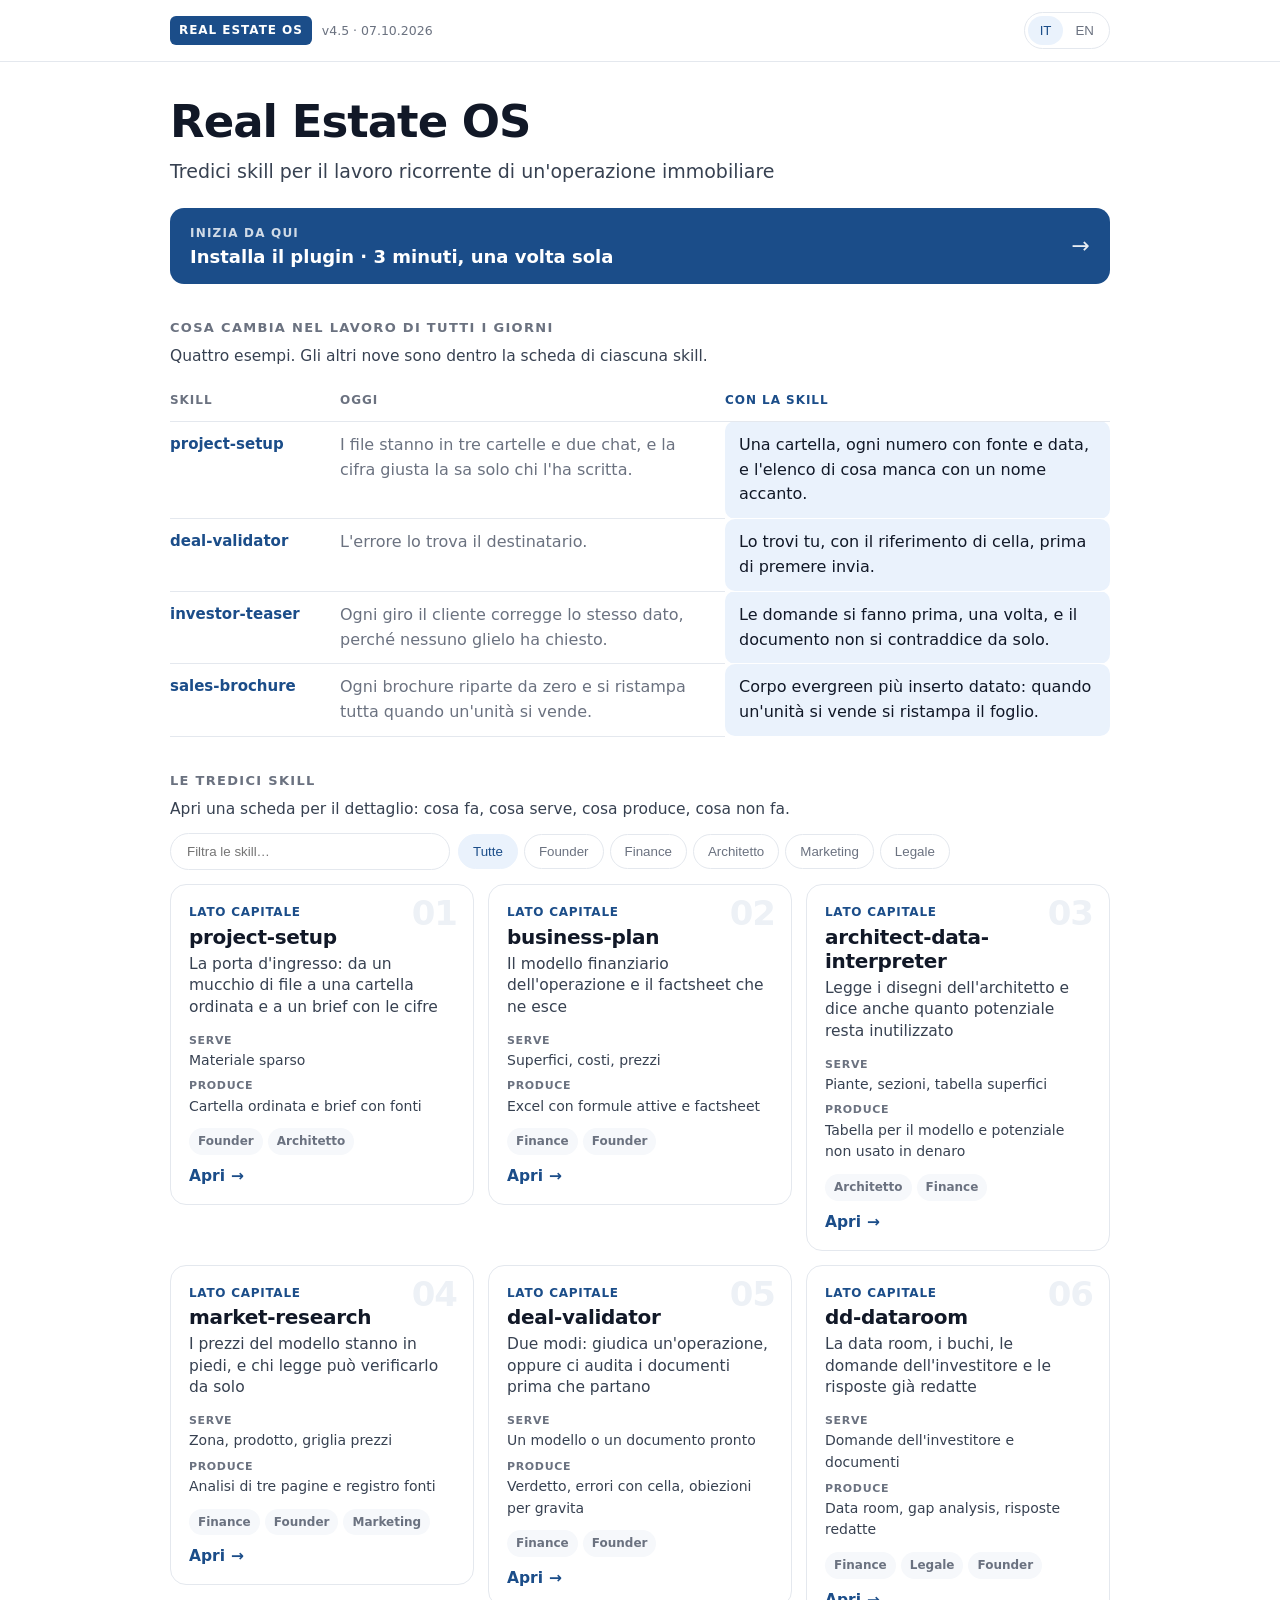
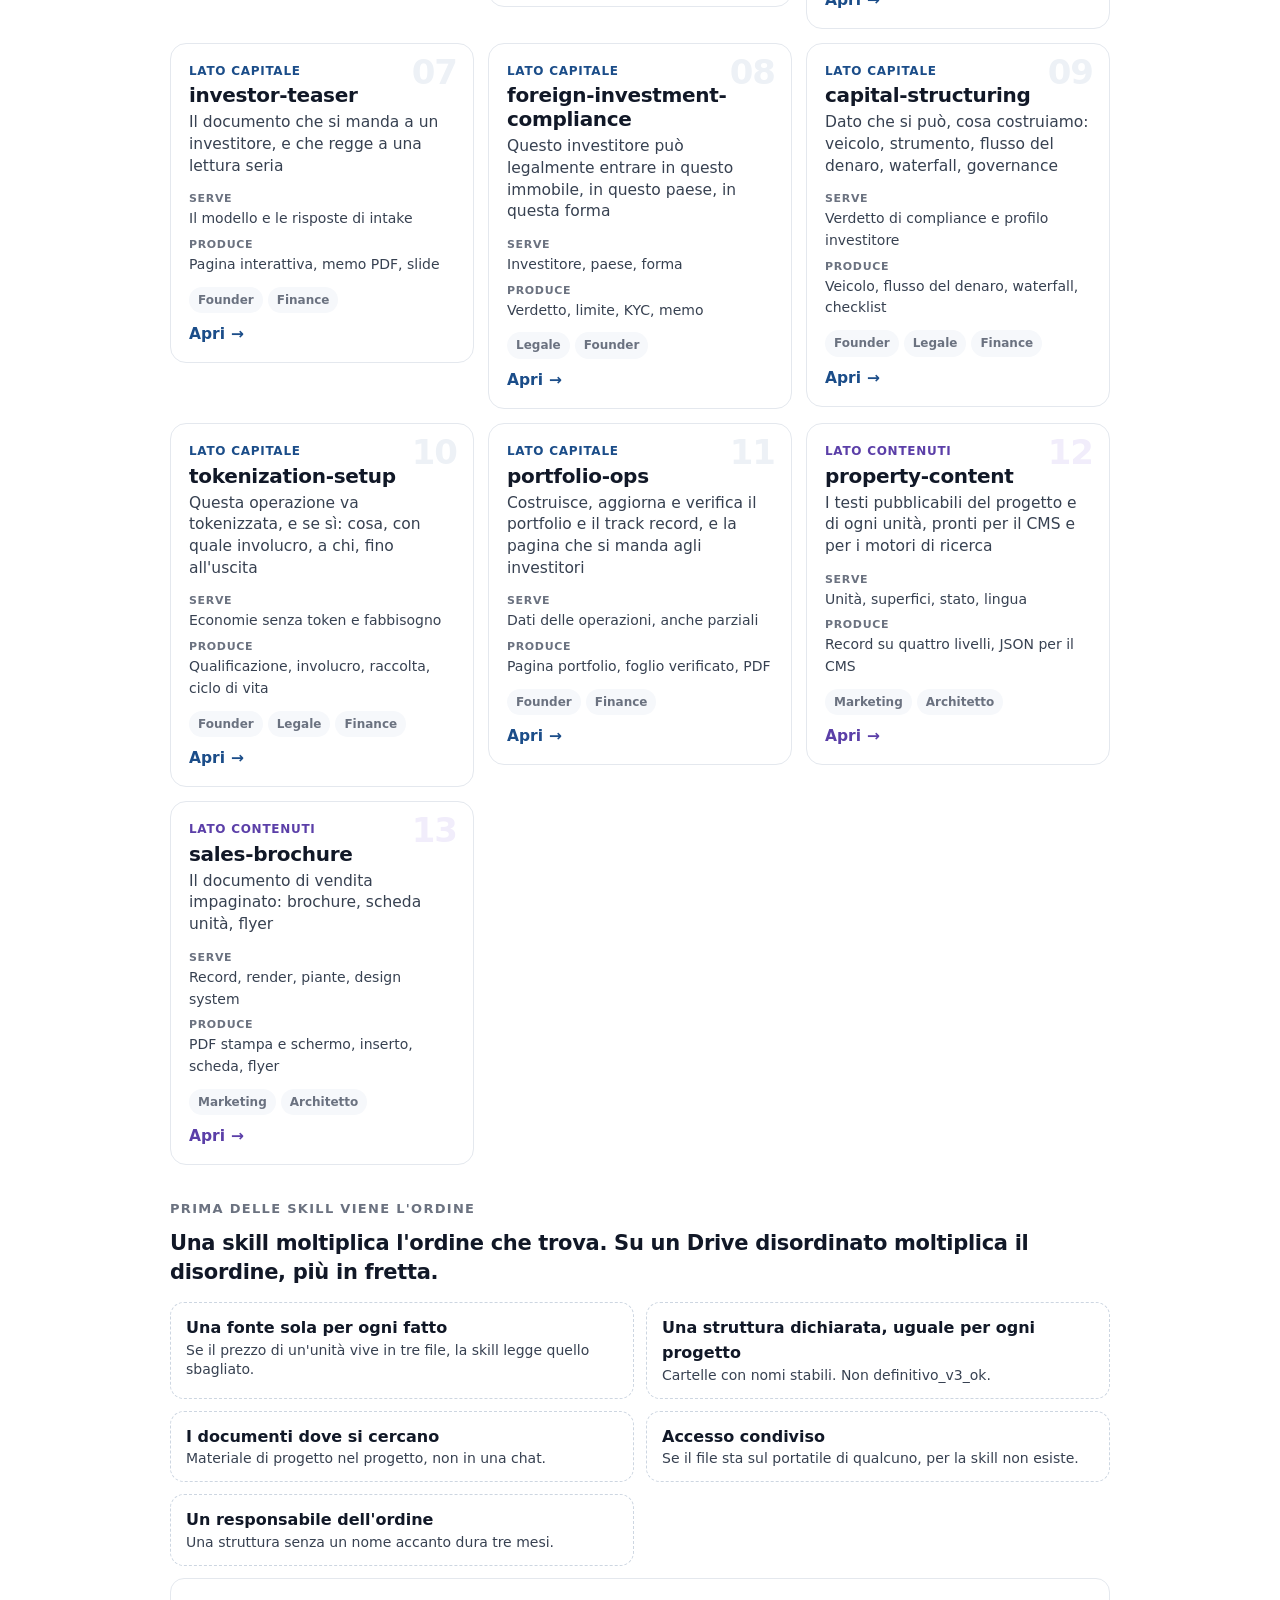
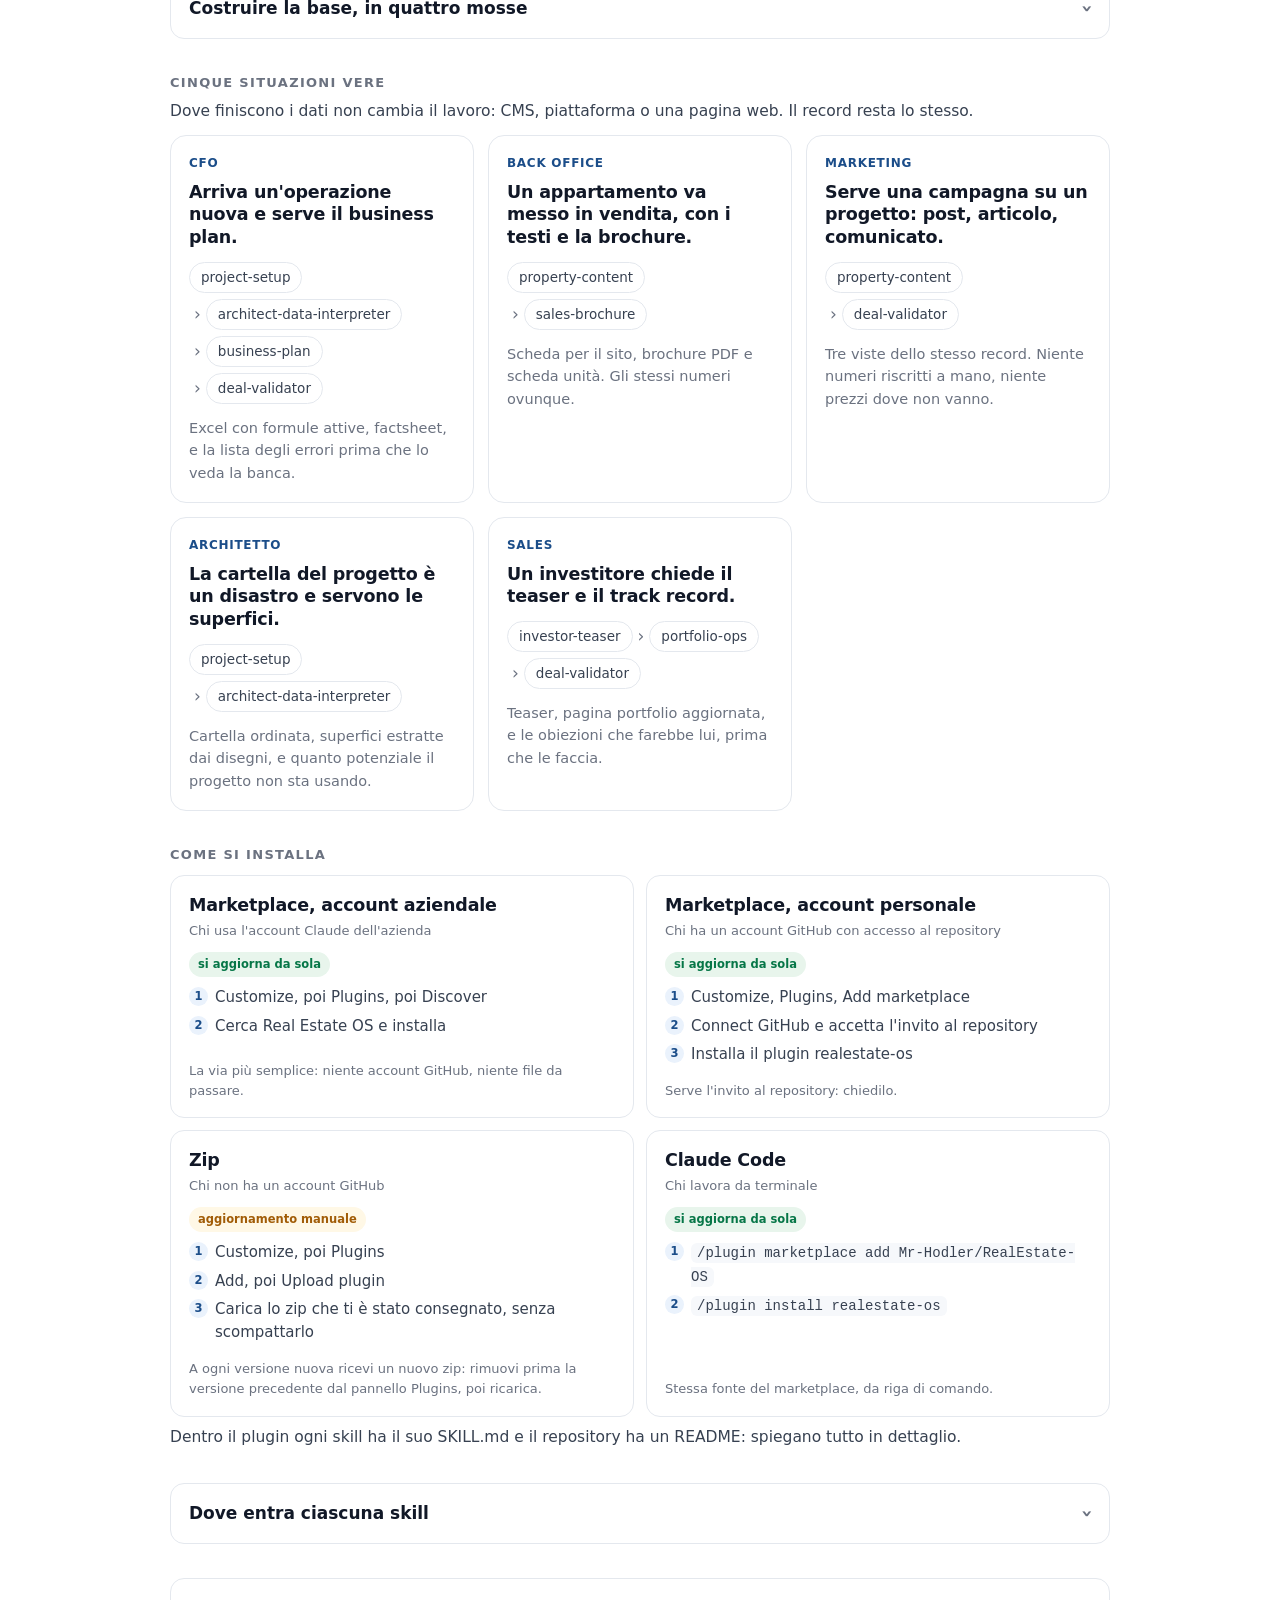
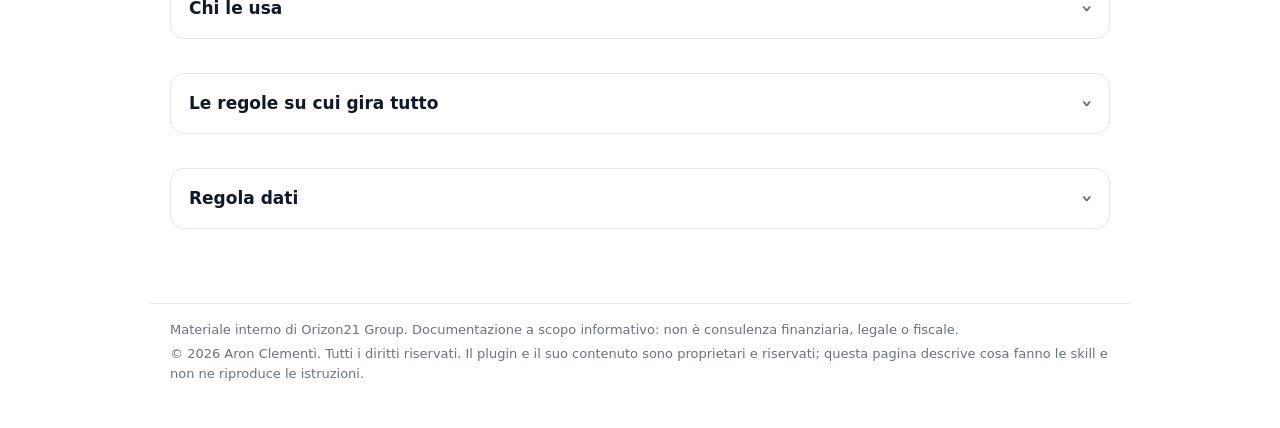
==== commit a19c986e: "Real Estate OS 4.5" ====
--- a/index.html
+++ b/index.html
@@ -5,7 +5,7 @@
 <meta name="viewport" content="width=device-width,initial-scale=1">
 <meta name="robots" content="noindex,nofollow">
 <title>Real Estate OS</title>
-<link rel="stylesheet" href="style.css">
+<link rel="stylesheet" href="style.css?v=4.5">
 </head>
 <body>
 <header class="top"><div class="top-i">
@@ -38,8 +38,10 @@
 <details class="card" id="project-setup" data-all="project-setup La porta d'ingresso: da un mucchio di file a una cartella ordinata e a un brief con le cifre The front door: from a pile of files to an ordered folder and a brief with the figures Il materiale arriva disordinato: render, piante, un listino, numeri in un messaggio. Costruisce la cartella standard, classifica ogni file ed estrae le cifre in un brief. Material arrives unsorted: renders, plans, a price list, numbers in a message. It builds the standard folder, classifies every file and extracts the figures into a brief. organizzami questo progetto organize this project for me Founder Architetto Founder Architect" data-roles="founder arch">
 <summary>
 <span class="n">01</span>
-<small>project-setup</small>
-<b class="t" data-en="The front door: from a pile of files to an ordered folder and a brief with the figures">La porta d'ingresso: da un mucchio di file a una cartella ordinata e a un brief con le cifre</b>
+<small><span data-en="Capital side">Lato capitale</span></small>
+<b class="t">project-setup</b>
+<div class="one" data-en="The front door: from a pile of files to an ordered folder and a brief with the figures">La porta d'ingresso: da un mucchio di file a una cartella ordinata e a un brief con le cifre</div>
+<div class="io-s"><div><i><span data-en="Needs">Serve</span></i><span data-en="Unsorted material">Materiale sparso</span></div><div><i><span data-en="Gives">Produce</span></i><span data-en="Ordered folder and a sourced brief">Cartella ordinata e brief con fonti</span></div></div>
 <div class="chips"><span class="chip"><span data-en="Founder">Founder</span></span><span class="chip"><span data-en="Architect">Architetto</span></span></div>
 <span class="open"><span data-en="Open">Apri</span> &rarr;</span>
 </summary>
@@ -58,8 +60,10 @@
 <details class="card" id="business-plan" data-all="business-plan Il modello finanziario dell'operazione e il factsheet che ne esce The deal's financial model and the factsheet it produces Costruisce il modello completo dell'operazione: costi, vendite, cassa, debito, imposte, waterfall, KPI e sensibilità. Builds the full deal model: costs, sales, cash, debt, tax, waterfall, KPIs and sensitivity. fammi il business plan di questa operazione build the business plan for this deal Finance Founder Finance Founder" data-roles="finance founder">
 <summary>
 <span class="n">02</span>
-<small>business-plan</small>
-<b class="t" data-en="The deal's financial model and the factsheet it produces">Il modello finanziario dell'operazione e il factsheet che ne esce</b>
+<small><span data-en="Capital side">Lato capitale</span></small>
+<b class="t">business-plan</b>
+<div class="one" data-en="The deal's financial model and the factsheet it produces">Il modello finanziario dell'operazione e il factsheet che ne esce</div>
+<div class="io-s"><div><i><span data-en="Needs">Serve</span></i><span data-en="Areas, costs, prices">Superfici, costi, prezzi</span></div><div><i><span data-en="Gives">Produce</span></i><span data-en="Excel with live formulas, and the factsheet">Excel con formule attive e factsheet</span></div></div>
 <div class="chips"><span class="chip"><span data-en="Finance">Finance</span></span><span class="chip"><span data-en="Founder">Founder</span></span></div>
 <span class="open"><span data-en="Open">Apri</span> &rarr;</span>
 </summary>
@@ -81,8 +85,10 @@
 <details class="card" id="architect-data-interpreter" data-all="architect-data-interpreter Legge i disegni dell'architetto e dice anche quanto potenziale resta inutilizzato Reads the architect's drawings, and says how much buildable potential is left unused Estrae unità, superfici e volumi dai disegni nella forma che serve al modello. Poi verifica quanto del potenziale edificatorio il progetto sta davvero usando. Extracts units, areas and volumes from the drawings in the shape the model needs. Then checks how much of the buildable potential the scheme is actually using. estrai le superfici da queste piante extract the areas from these plans Architetto Finance Architect Finance" data-roles="arch finance">
 <summary>
 <span class="n">03</span>
-<small>architect-data-interpreter</small>
-<b class="t" data-en="Reads the architect's drawings, and says how much buildable potential is left unused">Legge i disegni dell'architetto e dice anche quanto potenziale resta inutilizzato</b>
+<small><span data-en="Capital side">Lato capitale</span></small>
+<b class="t">architect-data-interpreter</b>
+<div class="one" data-en="Reads the architect's drawings, and says how much buildable potential is left unused">Legge i disegni dell'architetto e dice anche quanto potenziale resta inutilizzato</div>
+<div class="io-s"><div><i><span data-en="Needs">Serve</span></i><span data-en="Plans, sections, area table">Piante, sezioni, tabella superfici</span></div><div><i><span data-en="Gives">Produce</span></i><span data-en="Table for the model, unused potential priced">Tabella per il modello e potenziale non usato in denaro</span></div></div>
 <div class="chips"><span class="chip"><span data-en="Architect">Architetto</span></span><span class="chip"><span data-en="Finance">Finance</span></span></div>
 <span class="open"><span data-en="Open">Apri</span> &rarr;</span>
 </summary>
@@ -101,8 +107,10 @@
 <details class="card" id="market-research" data-all="market-research I prezzi del modello stanno in piedi, e chi legge può verificarlo da solo Do the model's prices hold, and can the reader check it themselves Verifica se i prezzi del modello reggono, nella forma che serve a un documento da data room: tre pagine al massimo. Checks whether the model's prices hold, in the form a data-room document needs: three pages maximum. questi prezzi stanno in piedi? do these prices hold up? Finance Founder Marketing Finance Founder Marketing" data-roles="finance founder mkt">
 <summary>
 <span class="n">04</span>
-<small>market-research</small>
-<b class="t" data-en="Do the model's prices hold, and can the reader check it themselves">I prezzi del modello stanno in piedi, e chi legge può verificarlo da solo</b>
+<small><span data-en="Capital side">Lato capitale</span></small>
+<b class="t">market-research</b>
+<div class="one" data-en="Do the model's prices hold, and can the reader check it themselves">I prezzi del modello stanno in piedi, e chi legge può verificarlo da solo</div>
+<div class="io-s"><div><i><span data-en="Needs">Serve</span></i><span data-en="Location, product, price grid">Zona, prodotto, griglia prezzi</span></div><div><i><span data-en="Gives">Produce</span></i><span data-en="Three-page analysis and a sources register">Analisi di tre pagine e registro fonti</span></div></div>
 <div class="chips"><span class="chip"><span data-en="Finance">Finance</span></span><span class="chip"><span data-en="Founder">Founder</span></span><span class="chip"><span data-en="Marketing">Marketing</span></span></div>
 <span class="open"><span data-en="Open">Apri</span> &rarr;</span>
 </summary>
@@ -124,8 +132,10 @@
 <details class="card" id="deal-validator" data-all="deal-validator Due modi: giudica un'operazione, oppure ci audita i documenti prima che partano Two modes: judge a deal, or audit our own documents before they go out Due modi. Giudica un'operazione, nostra o di terzi. Oppure audita un nostro documento prima che parta. Two modes. It judges a deal, ours or a third party's. Or it audits one of our documents before it goes out. controlla questo documento prima che lo mandi check this document before I send it Finance Founder Finance Founder" data-roles="finance founder">
 <summary>
 <span class="n">05</span>
-<small>deal-validator</small>
-<b class="t" data-en="Two modes: judge a deal, or audit our own documents before they go out">Due modi: giudica un'operazione, oppure ci audita i documenti prima che partano</b>
+<small><span data-en="Capital side">Lato capitale</span></small>
+<b class="t">deal-validator</b>
+<div class="one" data-en="Two modes: judge a deal, or audit our own documents before they go out">Due modi: giudica un'operazione, oppure ci audita i documenti prima che partano</div>
+<div class="io-s"><div><i><span data-en="Needs">Serve</span></i><span data-en="A model or a finished document">Un modello o un documento pronto</span></div><div><i><span data-en="Gives">Produce</span></i><span data-en="Verdict, flaws with cell refs, ranked objections">Verdetto, errori con cella, obiezioni per gravita</span></div></div>
 <div class="chips"><span class="chip"><span data-en="Finance">Finance</span></span><span class="chip"><span data-en="Founder">Founder</span></span></div>
 <span class="open"><span data-en="Open">Apri</span> &rarr;</span>
 </summary>
@@ -147,8 +157,10 @@
 <details class="card" id="dd-dataroom" data-all="dd-dataroom La data room, i buchi, le domande dell'investitore e le risposte già redatte The data room, the gaps, the investor's questions and the answers already drafted Costruisce la data room, classifica i documenti e mappa ogni domanda dell'investitore sulla checklist, redigendo le risposte con il documento citato. Builds the data room, classifies the documents and maps every investor question onto the checklist, drafting answers that cite the document. rispondi a questa lista di domande dell'investitore answer this list of investor questions Finance Legale Founder Finance Legal Founder" data-roles="finance legal founder">
 <summary>
 <span class="n">06</span>
-<small>dd-dataroom</small>
-<b class="t" data-en="The data room, the gaps, the investor's questions and the answers already drafted">La data room, i buchi, le domande dell'investitore e le risposte già redatte</b>
+<small><span data-en="Capital side">Lato capitale</span></small>
+<b class="t">dd-dataroom</b>
+<div class="one" data-en="The data room, the gaps, the investor's questions and the answers already drafted">La data room, i buchi, le domande dell'investitore e le risposte già redatte</div>
+<div class="io-s"><div><i><span data-en="Needs">Serve</span></i><span data-en="Investor questions and documents">Domande dell'investitore e documenti</span></div><div><i><span data-en="Gives">Produce</span></i><span data-en="Data room, gap analysis, drafted answers">Data room, gap analysis, risposte redatte</span></div></div>
 <div class="chips"><span class="chip"><span data-en="Finance">Finance</span></span><span class="chip"><span data-en="Legal">Legale</span></span><span class="chip"><span data-en="Founder">Founder</span></span></div>
 <span class="open"><span data-en="Open">Apri</span> &rarr;</span>
 </summary>
@@ -170,8 +182,10 @@
 <details class="card" id="investor-teaser" data-all="investor-teaser Il documento che si manda a un investitore, e che regge a una lettura seria The document you send an investor, built to survive a serious read Trasforma il modello in qualcosa che si può spedire: pagina interattiva, memo PDF impaginato oppure slide. Turns the model into something you can send: an interactive page, a designed PDF memo, or slides. fammi il teaser di questa operazione make the teaser for this deal Founder Finance Founder Finance" data-roles="founder finance">
 <summary>
 <span class="n">07</span>
-<small>investor-teaser</small>
-<b class="t" data-en="The document you send an investor, built to survive a serious read">Il documento che si manda a un investitore, e che regge a una lettura seria</b>
+<small><span data-en="Capital side">Lato capitale</span></small>
+<b class="t">investor-teaser</b>
+<div class="one" data-en="The document you send an investor, built to survive a serious read">Il documento che si manda a un investitore, e che regge a una lettura seria</div>
+<div class="io-s"><div><i><span data-en="Needs">Serve</span></i><span data-en="The model and the intake answers">Il modello e le risposte di intake</span></div><div><i><span data-en="Gives">Produce</span></i><span data-en="Interactive page, PDF memo, slides">Pagina interattiva, memo PDF, slide</span></div></div>
 <div class="chips"><span class="chip"><span data-en="Founder">Founder</span></span><span class="chip"><span data-en="Finance">Finance</span></span></div>
 <span class="open"><span data-en="Open">Apri</span> &rarr;</span>
 </summary>
@@ -193,8 +207,10 @@
 <details class="card" id="foreign-investment-compliance" data-all="foreign-investment-compliance Questo investitore può legalmente entrare in questo immobile, in questo paese, in questa forma May this investor legally invest in this asset, in this country, in this form Risponde alla domanda che apre il cancello: questo investitore può entrare, in questo paese, in questa forma. Motore in cinque passi più i moduli per paese. Answers the question that opens the gate: may this investor come in, in this country, in this form. A five-step engine plus per-country modules. un investitore estero può entrare in questa operazione? can a foreign investor join this deal? Legale Founder Legal Founder" data-roles="legal founder">
 <summary>
 <span class="n">08</span>
-<small>foreign-investment-compliance</small>
-<b class="t" data-en="May this investor legally invest in this asset, in this country, in this form">Questo investitore può legalmente entrare in questo immobile, in questo paese, in questa forma</b>
+<small><span data-en="Capital side">Lato capitale</span></small>
+<b class="t">foreign-investment-compliance</b>
+<div class="one" data-en="May this investor legally invest in this asset, in this country, in this form">Questo investitore può legalmente entrare in questo immobile, in questo paese, in questa forma</div>
+<div class="io-s"><div><i><span data-en="Needs">Serve</span></i><span data-en="Investor, country, form">Investitore, paese, forma</span></div><div><i><span data-en="Gives">Produce</span></i><span data-en="Verdict, limit, KYC, memo">Verdetto, limite, KYC, memo</span></div></div>
 <div class="chips"><span class="chip"><span data-en="Legal">Legale</span></span><span class="chip"><span data-en="Founder">Founder</span></span></div>
 <span class="open"><span data-en="Open">Apri</span> &rarr;</span>
 </summary>
@@ -214,8 +230,10 @@
 <details class="card" id="capital-structuring" data-all="capital-structuring Dato che si può, cosa costruiamo: veicolo, strumento, flusso del denaro, waterfall, governance Given that it is allowed, what we build: vehicle, instrument, money flow, waterfall, governance Dato che si può, decide cosa costruire: strumento, veicolo, giurisdizione, flusso del denaro, waterfall e governance. Given that it is allowed, decides what to build: instrument, vehicle, jurisdiction, money flow, waterfall and governance. come strutturiamo l'ingresso di questo investitore? how do we structure this investor coming in? Founder Legale Finance Founder Legal Finance" data-roles="founder legal finance">
 <summary>
 <span class="n">09</span>
-<small>capital-structuring</small>
-<b class="t" data-en="Given that it is allowed, what we build: vehicle, instrument, money flow, waterfall, governance">Dato che si può, cosa costruiamo: veicolo, strumento, flusso del denaro, waterfall, governance</b>
+<small><span data-en="Capital side">Lato capitale</span></small>
+<b class="t">capital-structuring</b>
+<div class="one" data-en="Given that it is allowed, what we build: vehicle, instrument, money flow, waterfall, governance">Dato che si può, cosa costruiamo: veicolo, strumento, flusso del denaro, waterfall, governance</div>
+<div class="io-s"><div><i><span data-en="Needs">Serve</span></i><span data-en="Compliance verdict and investor profile">Verdetto di compliance e profilo investitore</span></div><div><i><span data-en="Gives">Produce</span></i><span data-en="Vehicle, money flow, waterfall, checklist">Veicolo, flusso del denaro, waterfall, checklist</span></div></div>
 <div class="chips"><span class="chip"><span data-en="Founder">Founder</span></span><span class="chip"><span data-en="Legal">Legale</span></span><span class="chip"><span data-en="Finance">Finance</span></span></div>
 <span class="open"><span data-en="Open">Apri</span> &rarr;</span>
 </summary>
@@ -236,8 +254,10 @@
 <details class="card" id="tokenization-setup" data-all="tokenization-setup Questa operazione va tokenizzata, e se sì: cosa, con quale involucro, a chi, fino all'uscita Should this be tokenized, and if so: what, in which wrapper, to whom, all the way to exit Decide se tokenizzare ha senso, e se sì imposta tutto fino all'uscita: involucro, raccolta, distribuzione, custodia, ciclo di vita. Decides whether tokenizing makes sense, and if so sets up everything through to exit: wrapper, raise, distribution, custody, lifecycle. vale la pena tokenizzare questa operazione? is it worth tokenizing this deal? Founder Legale Finance Founder Legal Finance" data-roles="founder legal finance">
 <summary>
 <span class="n">10</span>
-<small>tokenization-setup</small>
-<b class="t" data-en="Should this be tokenized, and if so: what, in which wrapper, to whom, all the way to exit">Questa operazione va tokenizzata, e se sì: cosa, con quale involucro, a chi, fino all'uscita</b>
+<small><span data-en="Capital side">Lato capitale</span></small>
+<b class="t">tokenization-setup</b>
+<div class="one" data-en="Should this be tokenized, and if so: what, in which wrapper, to whom, all the way to exit">Questa operazione va tokenizzata, e se sì: cosa, con quale involucro, a chi, fino all'uscita</div>
+<div class="io-s"><div><i><span data-en="Needs">Serve</span></i><span data-en="Untokenized economics and the gap">Economie senza token e fabbisogno</span></div><div><i><span data-en="Gives">Produce</span></i><span data-en="Qualification, wrapper, raise, lifecycle">Qualificazione, involucro, raccolta, ciclo di vita</span></div></div>
 <div class="chips"><span class="chip"><span data-en="Founder">Founder</span></span><span class="chip"><span data-en="Legal">Legale</span></span><span class="chip"><span data-en="Finance">Finance</span></span></div>
 <span class="open"><span data-en="Open">Apri</span> &rarr;</span>
 </summary>
@@ -258,8 +278,10 @@
 <details class="card" id="portfolio-ops" data-all="portfolio-ops Costruisce, aggiorna e verifica il portfolio e il track record, e la pagina che si manda agli investitori Builds, updates and audits the portfolio and track record, and the page investors receive Costruisce, aggiorna e verifica il portfolio, e produce la pagina bilingue che un investitore riceve davvero. Builds, updates and audits the portfolio, and produces the bilingual page an investor actually receives. costruisci il portfolio con queste operazioni build the portfolio from these deals Founder Finance Founder Finance" data-roles="founder finance">
 <summary>
 <span class="n">11</span>
-<small>portfolio-ops</small>
-<b class="t" data-en="Builds, updates and audits the portfolio and track record, and the page investors receive">Costruisce, aggiorna e verifica il portfolio e il track record, e la pagina che si manda agli investitori</b>
+<small><span data-en="Capital side">Lato capitale</span></small>
+<b class="t">portfolio-ops</b>
+<div class="one" data-en="Builds, updates and audits the portfolio and track record, and the page investors receive">Costruisce, aggiorna e verifica il portfolio e il track record, e la pagina che si manda agli investitori</div>
+<div class="io-s"><div><i><span data-en="Needs">Serve</span></i><span data-en="Deal figures, even partial">Dati delle operazioni, anche parziali</span></div><div><i><span data-en="Gives">Produce</span></i><span data-en="Portfolio page, audited sheet, PDF">Pagina portfolio, foglio verificato, PDF</span></div></div>
 <div class="chips"><span class="chip"><span data-en="Founder">Founder</span></span><span class="chip"><span data-en="Finance">Finance</span></span></div>
 <span class="open"><span data-en="Open">Apri</span> &rarr;</span>
 </summary>
@@ -281,8 +303,10 @@
 <details class="card alt" id="property-content" data-all="property-content I testi pubblicabili del progetto e di ogni unità, pronti per il CMS e per i motori di ricerca The publishable text for the project and every unit, ready for the CMS and for search Scrive i testi pubblicabili su quattro livelli: progetto, edificio, spazi comuni, unità. Sei blocchi per ciascuno, pronti per il CMS. Writes the publishable text at four levels: project, building, common spaces, unit. Six blocks each, ready for the CMS. scrivi i testi delle unità di questo progetto write the unit texts for this project Marketing Architetto Marketing Architect" data-roles="mkt arch">
 <summary>
 <span class="n">12</span>
-<small>property-content</small>
-<b class="t" data-en="The publishable text for the project and every unit, ready for the CMS and for search">I testi pubblicabili del progetto e di ogni unità, pronti per il CMS e per i motori di ricerca</b>
+<small><span data-en="Content side">Lato contenuti</span></small>
+<b class="t">property-content</b>
+<div class="one" data-en="The publishable text for the project and every unit, ready for the CMS and for search">I testi pubblicabili del progetto e di ogni unità, pronti per il CMS e per i motori di ricerca</div>
+<div class="io-s"><div><i><span data-en="Needs">Serve</span></i><span data-en="Units, areas, status, language">Unità, superfici, stato, lingua</span></div><div><i><span data-en="Gives">Produce</span></i><span data-en="Four-level record, CMS-ready JSON">Record su quattro livelli, JSON per il CMS</span></div></div>
 <div class="chips"><span class="chip"><span data-en="Marketing">Marketing</span></span><span class="chip"><span data-en="Architect">Architetto</span></span></div>
 <span class="open"><span data-en="Open">Apri</span> &rarr;</span>
 </summary>
@@ -301,8 +325,10 @@
 <details class="card alt" id="sales-brochure" data-all="sales-brochure Il documento di vendita impaginato: brochure, scheda unità, flyer The designed sales document: brochure, unit sheet, flyer Monta il documento che riceve un compratore. Di suo non scrive niente: testi dal record, cifre dal modello, aspetto dal design system. Assembles the document a buyer receives. It writes nothing of its own: text from the record, figures from the model, look from the design system. fammi la brochure di questo progetto make the brochure for this project Marketing Architetto Marketing Architect" data-roles="mkt arch">
 <summary>
 <span class="n">13</span>
-<small>sales-brochure</small>
-<b class="t" data-en="The designed sales document: brochure, unit sheet, flyer">Il documento di vendita impaginato: brochure, scheda unità, flyer</b>
+<small><span data-en="Content side">Lato contenuti</span></small>
+<b class="t">sales-brochure</b>
+<div class="one" data-en="The designed sales document: brochure, unit sheet, flyer">Il documento di vendita impaginato: brochure, scheda unità, flyer</div>
+<div class="io-s"><div><i><span data-en="Needs">Serve</span></i><span data-en="Record, renders, plans, design system">Record, render, piante, design system</span></div><div><i><span data-en="Gives">Produce</span></i><span data-en="Print and screen PDF, insert, unit sheet, flyer">PDF stampa e schermo, inserto, scheda, flyer</span></div></div>
 <div class="chips"><span class="chip"><span data-en="Marketing">Marketing</span></span><span class="chip"><span data-en="Architect">Architetto</span></span></div>
 <span class="open"><span data-en="Open">Apri</span> &rarr;</span>
 </summary>
@@ -587,6 +613,6 @@
 <p data-en="Internal material of Orizon21 Group. Documentation for information only: not financial, legal or tax advice.">Materiale interno di Orizon21 Group. Documentazione a scopo informativo: non è consulenza finanziaria, legale o fiscale.</p>
 <p data-en="© 2026 Aron Clementi. All rights reserved. The plugin and its contents are proprietary and confidential; this page describes what the skills do and does not reproduce their instructions.">© 2026 Aron Clementi. Tutti i diritti riservati. Il plugin e il suo contenuto sono proprietari e riservati; questa pagina descrive cosa fanno le skill e non ne riproduce le istruzioni.</p>
 </div>
-<script src="app.js"></script>
+<script src="app.js?v=4.5"></script>
 </body>
 </html>
--- a/style.css
+++ b/style.css
@@ -7,17 +7,18 @@
   --acc:#1b4d89; --acc2:#2d6cb5; --acc-bg:#eaf2fc;
   --alt:#5b3fa8; --alt-bg:#f1edfb;
   --ok:#067647; --warn:#a15c07; --warn-bg:#fff8e6;
+  --fs:system-ui,-apple-system,"Segoe UI",Roboto,"Helvetica Neue",Arial,sans-serif;
   color-scheme:light;
 }
 *{box-sizing:border-box}
 body{margin:0;background:var(--bg);color:var(--ink);
-  font:17.5px/1.5 "Atkinson Hyperlegible Next",Verdana,"Segoe UI",system-ui,sans-serif}
+  font:400 17px/1.55 var(--fs);-webkit-font-smoothing:antialiased}
 a{color:inherit;text-decoration:none}
 a:focus-visible,button:focus-visible,summary:focus-visible{
   outline:3px solid var(--acc2);outline-offset:2px;border-radius:8px}
-h1{font-family:Georgia,"Times New Roman",serif;font-size:clamp(32px,5vw,44px);
-  line-height:1.1;margin:0}
-h2{font-family:Georgia,serif;font-size:24px;line-height:1.2;margin:0 0 4px}
+h1{font-family:var(--fs);font-weight:700;font-size:clamp(33px,5vw,45px);
+  line-height:1.08;letter-spacing:-.022em;margin:0}
+h2{font-size:24px;font-weight:700;line-height:1.25;letter-spacing:-.015em;margin:0 0 4px}
 
 .top{border-bottom:1px solid var(--line);position:sticky;top:0;background:#fff;
   z-index:10}
@@ -64,18 +65,23 @@
 .card>summary{list-style:none;cursor:pointer;padding:18px 18px 16px;
   display:flex;flex-direction:column;gap:3px}
 .card>summary::-webkit-details-marker{display:none}
-.card .n{position:absolute;top:12px;right:16px;font-family:Georgia,serif;
-  font-size:40px;line-height:1;color:var(--surface2);font-weight:700}
+.card .n{position:absolute;top:11px;right:16px;font-size:34px;line-height:1;
+  color:var(--surface2);font-weight:700;letter-spacing:-.03em}
 .card small{font-size:12px;font-weight:700;letter-spacing:.06em;
   text-transform:uppercase;color:var(--acc)}
 .card.alt small,.card.alt .open{color:var(--alt)}
 .card.alt .n{color:var(--alt-bg)}
-.card b.t{font-family:Georgia,serif;font-size:21px;line-height:1.2;
-  padding-right:42px}
+.card b.t{font-size:20px;font-weight:700;line-height:1.2;letter-spacing:-.015em;
+  padding-right:44px;color:var(--ink)}
+.card .one{color:var(--ink2);font-size:15.5px;line-height:1.4;margin-top:2px}
+.card .io-s{margin-top:10px;display:grid;gap:6px;font-size:14px;color:var(--ink2)}
+.card .io-s i{font-style:normal;display:block;font-size:11px;font-weight:700;
+  letter-spacing:.06em;text-transform:uppercase;color:var(--mute);margin-bottom:1px}
+.card[open]>summary .io-s,.card[open]>summary .one{display:none}
 .card .m{color:var(--mute);font-size:14.5px}
 .card .open{display:inline-flex;align-items:center;gap:6px;font-weight:700;
   color:var(--acc);font-size:15.5px;margin-top:6px}
-.card[open] .open{display:none}
+.card[open]>summary .open{display:none}
 .chips{display:flex;flex-wrap:wrap;gap:5px;margin-top:8px}
 .chip{font-size:12px;font-weight:700;color:var(--mute);background:var(--surface);
   padding:4px 9px;border-radius:999px}
@@ -155,7 +161,8 @@
 .scn .c:hover{border-color:var(--acc2);box-shadow:0 8px 24px rgba(17,24,39,.08)}
 .scn .r{font-size:12px;font-weight:700;letter-spacing:.06em;text-transform:uppercase;
   color:var(--acc);margin:0 0 8px}
-.scn .s{font-family:Georgia,serif;font-size:18px;line-height:1.25;margin:0 0 10px}
+.scn .s{font-size:17.5px;font-weight:600;line-height:1.3;letter-spacing:-.01em;
+  margin:0 0 10px}
 .scn .e{color:var(--mute);font-size:14.5px;margin:10px 0 0}
 
 .chain{display:flex;flex-wrap:wrap;align-items:center;gap:0;margin:0}
@@ -172,8 +179,8 @@
   margin-bottom:12px}
 .inst .c{border:1px solid var(--line);border-radius:14px;padding:16px 18px;
   display:flex;flex-direction:column}
-.inst h3{font-family:Georgia,serif;font-size:18px;margin:0 0 2px;
-  text-transform:none;letter-spacing:0;color:var(--ink);font-weight:400}
+.inst h3{font-size:17.5px;font-weight:700;margin:0 0 2px;text-transform:none;
+  letter-spacing:-.01em;color:var(--ink)}
 .inst .who{font-size:13px;color:var(--mute);margin-bottom:10px}
 .inst ol{counter-reset:s;list-style:none;padding:0;margin:0 0 10px;font-size:15px}
 .inst li{counter-increment:s;position:relative;padding-left:26px;margin-bottom:5px;
@@ -188,7 +195,8 @@
 .inst .nt{font-size:13px;color:var(--mute);margin:auto 0 0}
 code{font-family:ui-monospace,Menlo,Consolas,monospace;font-size:14px;
   background:var(--surface);padding:2px 6px;border-radius:6px}
-.claim{font-family:Georgia,serif;font-size:21px;line-height:1.3;margin:0 0 16px}
+.claim{font-size:21px;font-weight:600;line-height:1.35;letter-spacing:-.015em;
+  margin:0 0 16px}
 ol.moves{counter-reset:mv;list-style:none;padding:0;margin:0}
 ol.moves li{counter-increment:mv;position:relative;padding-left:32px;
   margin-bottom:9px;font-size:16px;color:var(--ink2)}
@@ -197,8 +205,8 @@
   font-size:12px;font-weight:700;line-height:21px;text-align:center}
 
 svg.map{width:100%;height:auto;display:block}
-svg.map text{font-family:Verdana,system-ui,sans-serif}
-svg.map .ph{font-family:Georgia,serif;font-size:13px;fill:#1b4d89;font-weight:700}
+svg.map text{font-family:system-ui,-apple-system,"Segoe UI",Arial,sans-serif}
+svg.map .ph{font-size:12.5px;fill:#1b4d89;font-weight:700}
 svg.map .q{font-size:10.5px;fill:#6b7280}
 svg.map .sk{font-size:11px;fill:#374151}
 svg.map .pill{fill:#fff;stroke:#e4e8ee;transition:all .15s}
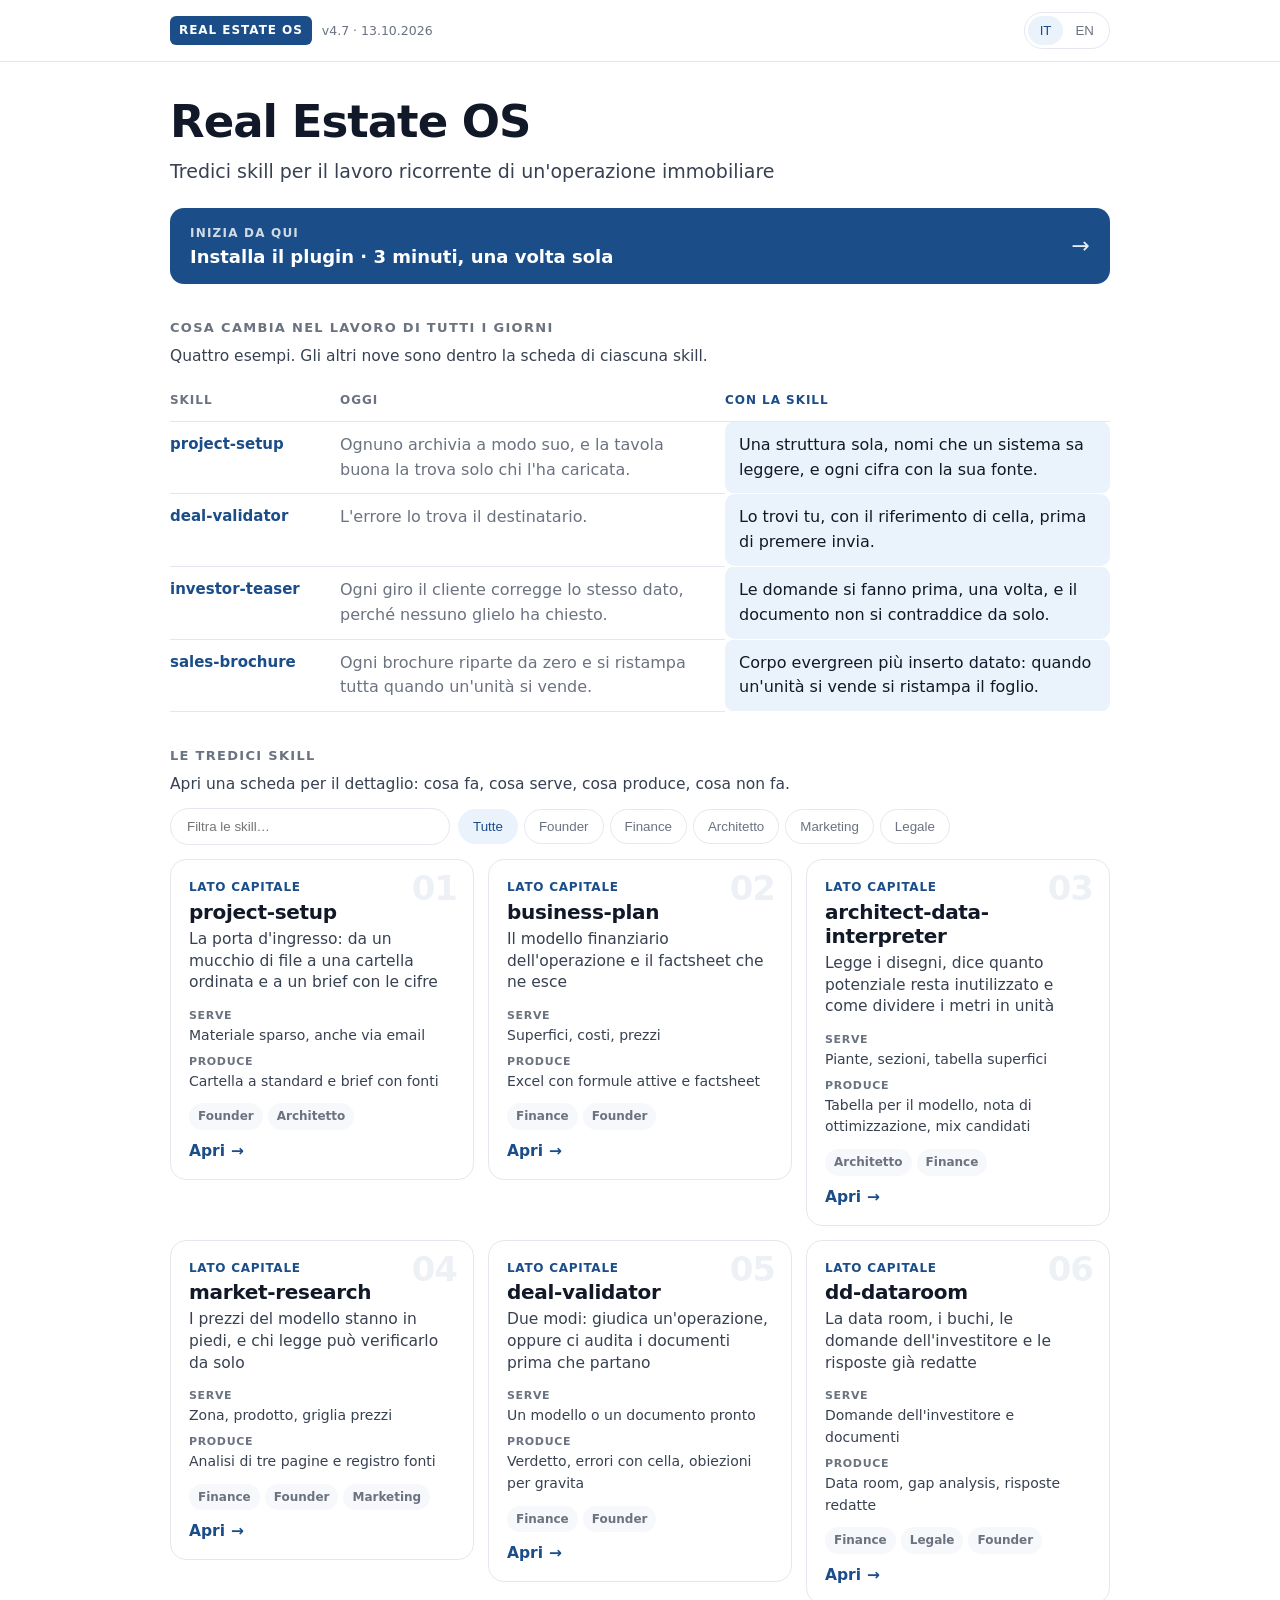
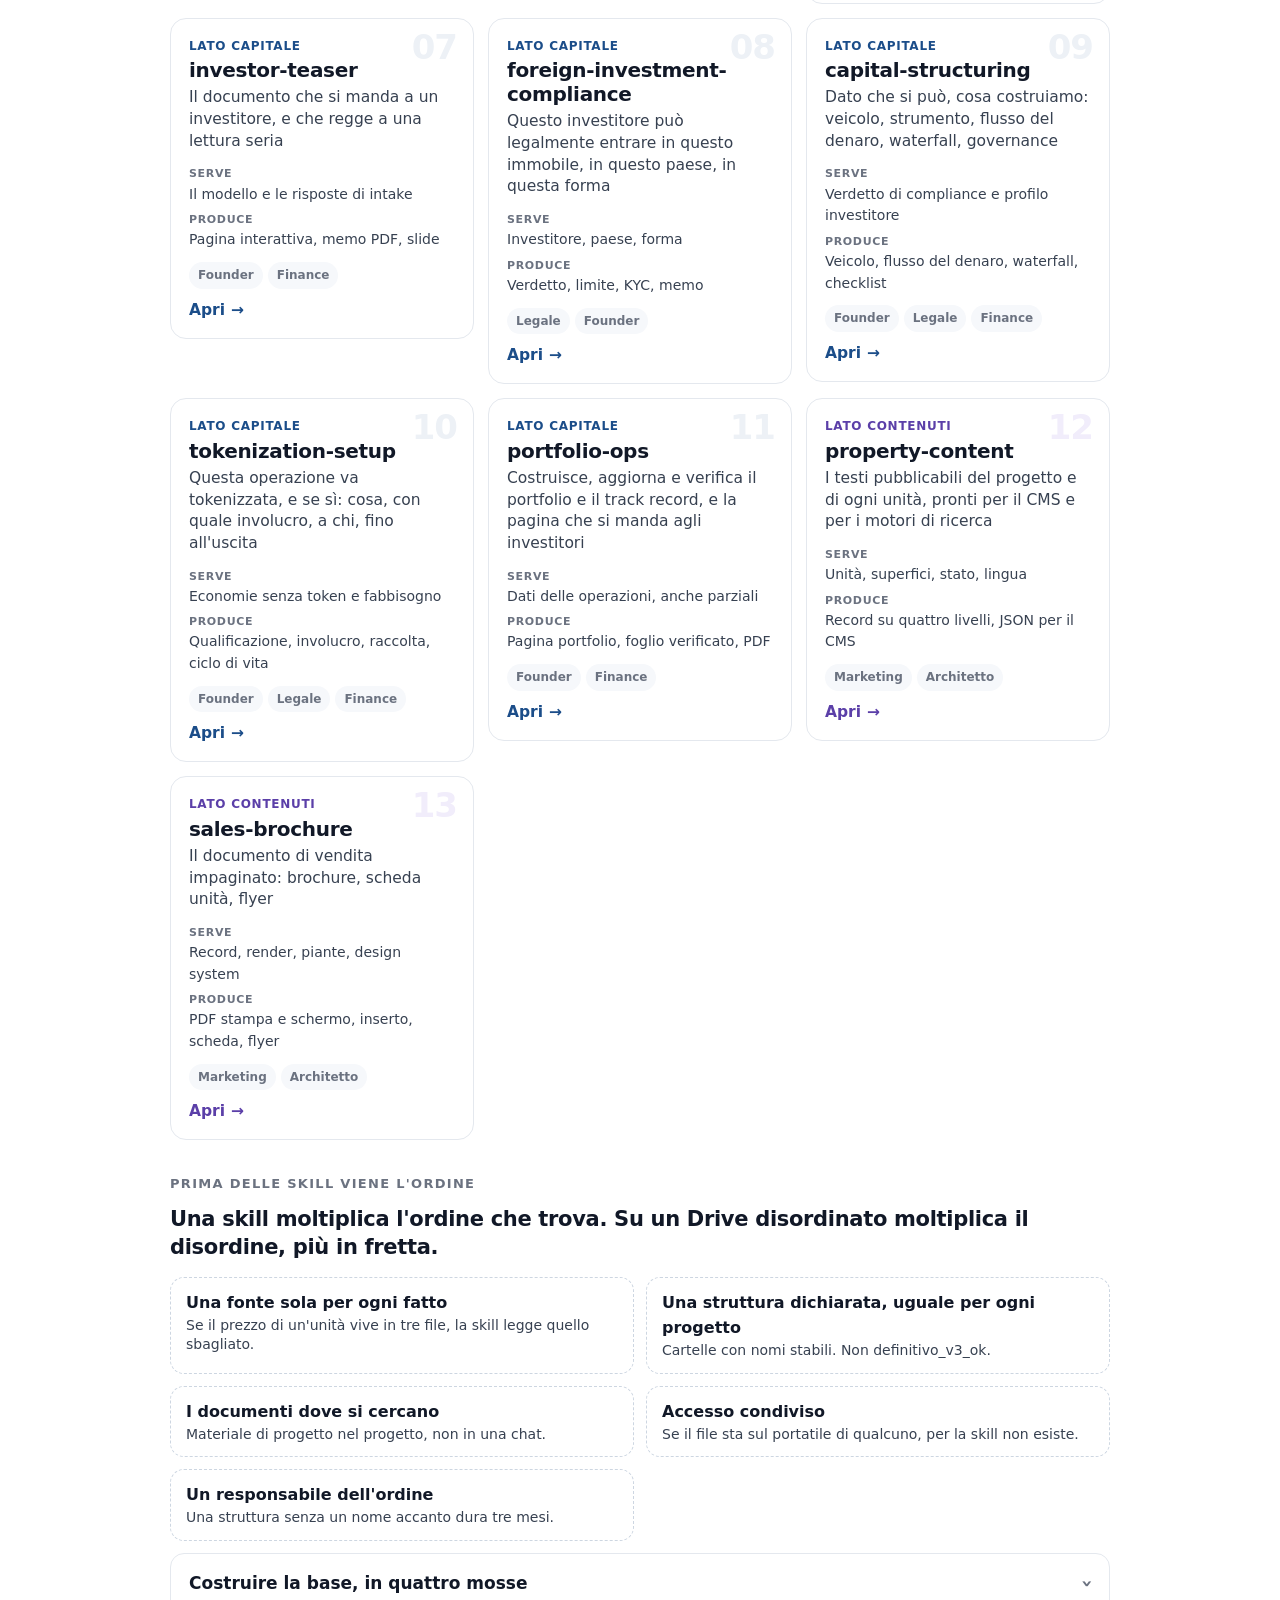
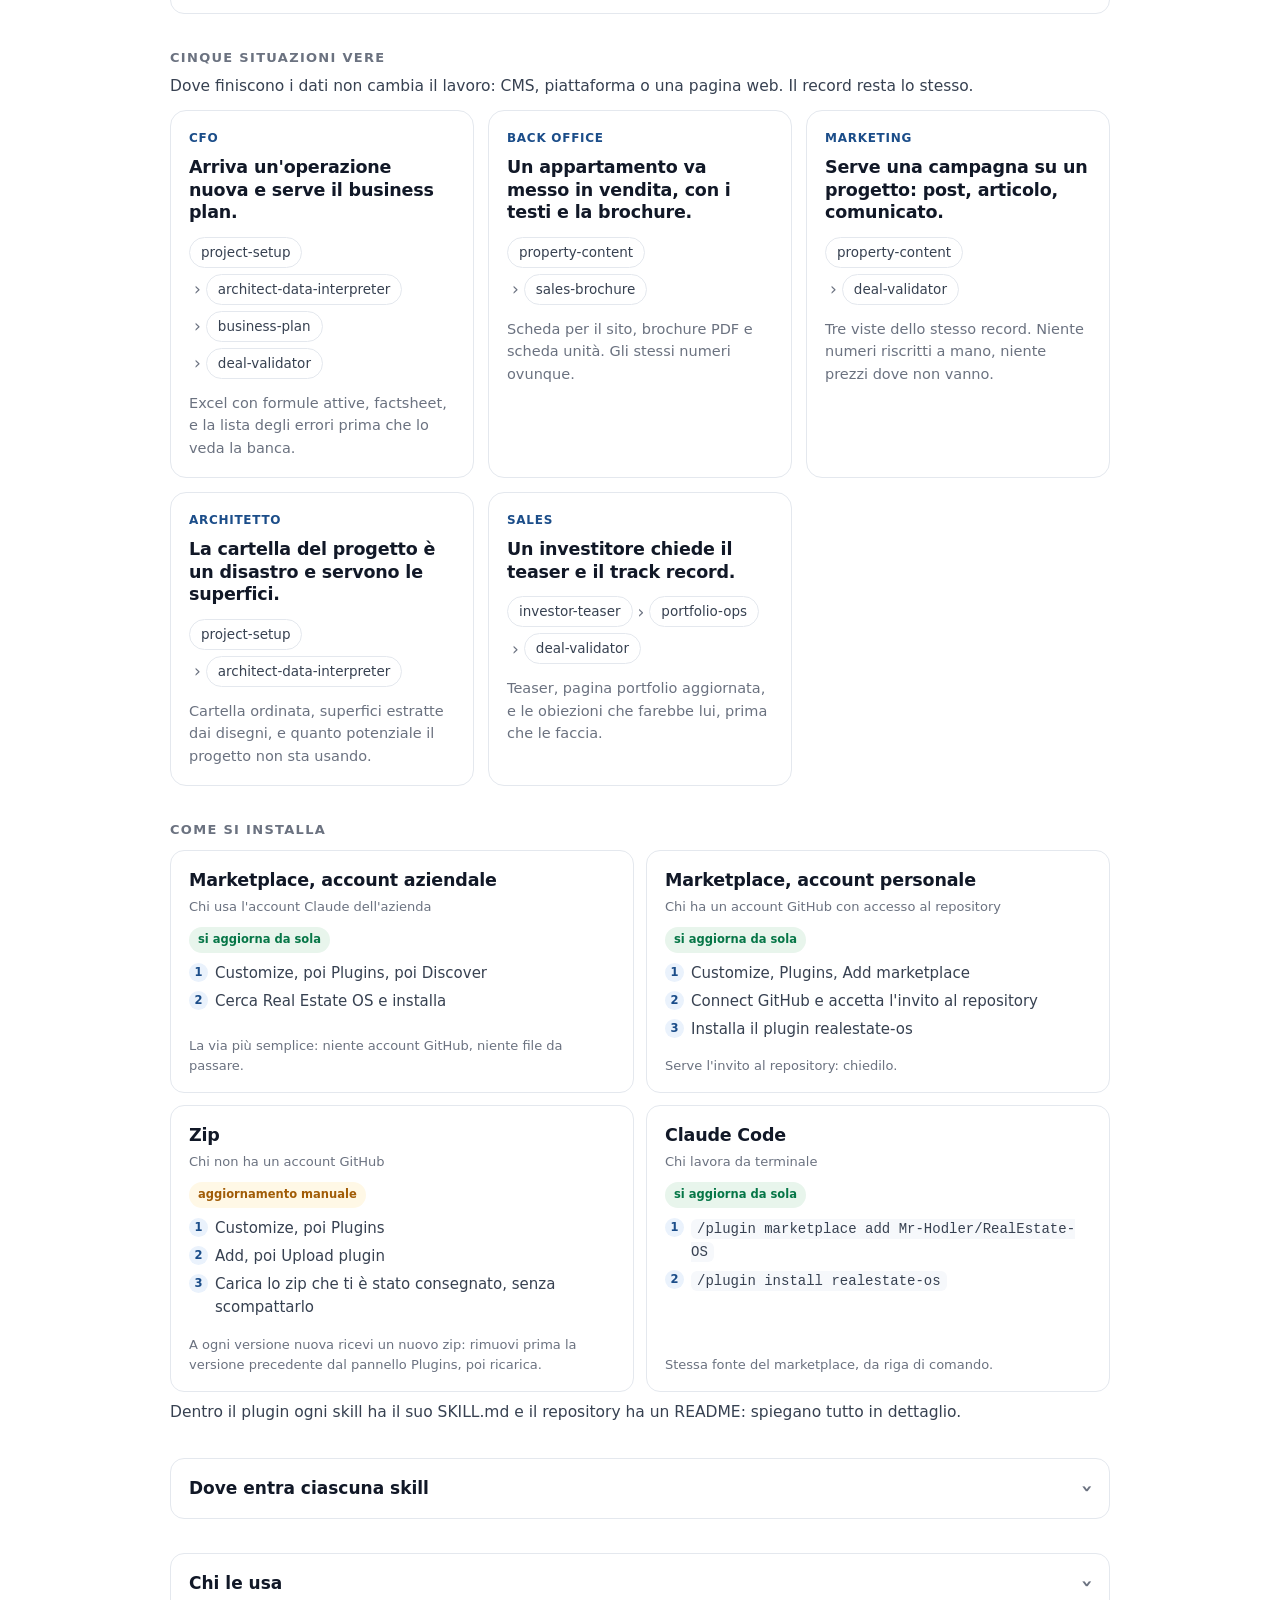
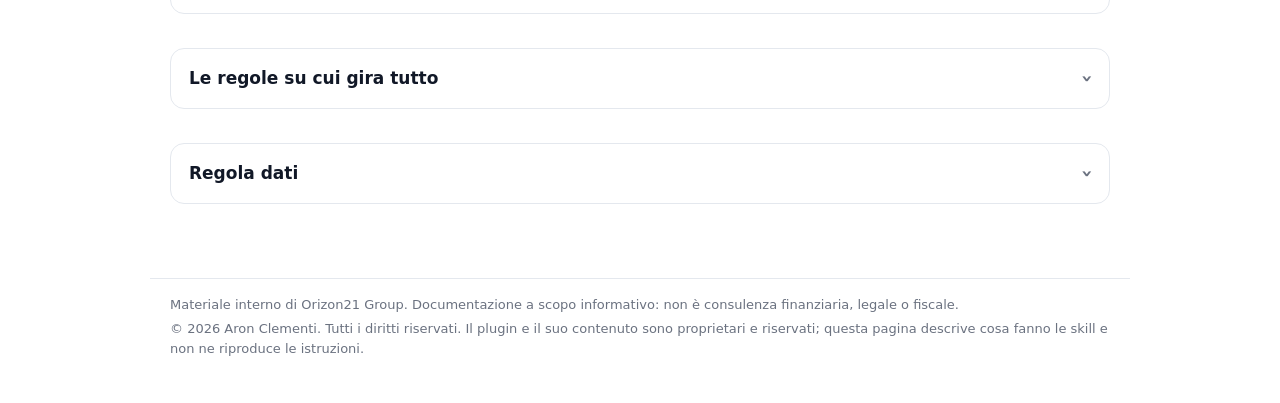
==== commit ff49822b: "Real Estate OS 4.7" ====
--- a/index.html
+++ b/index.html
@@ -5,12 +5,12 @@
 <meta name="viewport" content="width=device-width,initial-scale=1">
 <meta name="robots" content="noindex,nofollow">
 <title>Real Estate OS</title>
-<link rel="stylesheet" href="style.css?v=4.5">
+<link rel="stylesheet" href="style.css?v=4.7">
 </head>
 <body>
 <header class="top"><div class="top-i">
 <span class="badge">REAL ESTATE OS</span>
-<span class="ver">v4.5 &middot; 07.10.2026</span>
+<span class="ver">v4.7 &middot; 13.10.2026</span>
 <span class="sp"></span>
 <span class="lang" role="group" aria-label="lingua">
 <button type="button" data-l="it" aria-pressed="true">IT</button>
@@ -25,7 +25,7 @@
 <p class="lab" data-en="What changes in the daily work">Cosa cambia nel lavoro di tutti i giorni</p>
 <p class="sub" data-en="Four examples. The other nine sit inside each skill's panel.">Quattro esempi. Gli altri nove sono dentro la scheda di ciascuna skill.</p>
 <table class="ba"><thead><tr><th>Skill</th><th><span data-en="Today">Oggi</span></th><th class="th-d"><span data-en="With the skill">Con la skill</span></th></tr></thead><tbody>
-<tr><td class="k"><a class="go" href="#project-setup">project-setup</a></td><td class="p" data-en="Files sit in three folders and two chats, and only whoever typed it knows which figure is right.">I file stanno in tre cartelle e due chat, e la cifra giusta la sa solo chi l'ha scritta.</td><td class="d" data-en="One folder, every number with its source and date, and a gap list with a name beside each item.">Una cartella, ogni numero con fonte e data, e l'elenco di cosa manca con un nome accanto.</td></tr>
+<tr><td class="k"><a class="go" href="#project-setup">project-setup</a></td><td class="p" data-en="Everyone files their own way, and only whoever uploaded the right drawing can find it.">Ognuno archivia a modo suo, e la tavola buona la trova solo chi l'ha caricata.</td><td class="d" data-en="One structure, names a system can read, and every figure with its source.">Una struttura sola, nomi che un sistema sa leggere, e ogni cifra con la sua fonte.</td></tr>
 <tr><td class="k"><a class="go" href="#deal-validator">deal-validator</a></td><td class="p" data-en="The recipient finds the error.">L'errore lo trova il destinatario.</td><td class="d" data-en="You find it, with the cell reference, before hitting send.">Lo trovi tu, con il riferimento di cella, prima di premere invia.</td></tr>
 <tr><td class="k"><a class="go" href="#investor-teaser">investor-teaser</a></td><td class="p" data-en="Every round the client corrects the same fact, because nobody asked them.">Ogni giro il cliente corregge lo stesso dato, perché nessuno glielo ha chiesto.</td><td class="d" data-en="The questions get asked once, up front, and the document stops contradicting itself.">Le domande si fanno prima, una volta, e il documento non si contraddice da solo.</td></tr>
 <tr><td class="k"><a class="go" href="#sales-brochure">sales-brochure</a></td><td class="p" data-en="Every brochure starts from scratch and is reprinted whole when a unit sells.">Ogni brochure riparte da zero e si ristampa tutta quando un'unità si vende.</td><td class="d" data-en="Evergreen body plus a dated insert: when a unit sells you reprint the sheet.">Corpo evergreen più inserto datato: quando un'unità si vende si ristampa il foglio.</td></tr>
@@ -35,20 +35,20 @@
 <p class="sub" data-en="Open a card for the detail: what it does, what it needs, what it gives, what it does not do.">Apri una scheda per il dettaglio: cosa fa, cosa serve, cosa produce, cosa non fa.</p>
 <div class="tools"><input id="f" type="search" placeholder="Filtra le skill…" data-en-ph="Filter the skills…" aria-label="Filtra le skill…"><div class="rbs"><button type="button" class="rb on" data-r=""><span data-en="All">Tutte</span></button><button type="button" class="rb" data-r="founder"><span data-en="Founder">Founder</span></button><button type="button" class="rb" data-r="finance"><span data-en="Finance">Finance</span></button><button type="button" class="rb" data-r="arch"><span data-en="Architect">Architetto</span></button><button type="button" class="rb" data-r="mkt"><span data-en="Marketing">Marketing</span></button><button type="button" class="rb" data-r="legal"><span data-en="Legal">Legale</span></button></div><span class="cnt" id="cnt"></span></div>
 <div class="cards">
-<details class="card" id="project-setup" data-all="project-setup La porta d'ingresso: da un mucchio di file a una cartella ordinata e a un brief con le cifre The front door: from a pile of files to an ordered folder and a brief with the figures Il materiale arriva disordinato: render, piante, un listino, numeri in un messaggio. Costruisce la cartella standard, classifica ogni file ed estrae le cifre in un brief. Material arrives unsorted: renders, plans, a price list, numbers in a message. It builds the standard folder, classifies every file and extracts the figures into a brief. organizzami questo progetto organize this project for me Founder Architetto Founder Architect" data-roles="founder arch">
+<details class="card" id="project-setup" data-all="project-setup La porta d'ingresso: da un mucchio di file a una cartella ordinata e a un brief con le cifre The front door: from a pile of files to an ordered folder and a brief with the figures Il materiale arriva disordinato: render, piante, un listino, numeri in un messaggio. Lo archivia nella struttura che usano gli architetti, rinomina ogni file secondo la convenzione di casa ed estrae le cifre in un brief. Material arrives unsorted: renders, plans, a price list, numbers in a message. It files everything into the structure the architects work in, renames each file to the house convention, and extracts the figures into a brief. organizzami questo progetto organize this project for me Founder Architetto Founder Architect" data-roles="founder arch">
 <summary>
 <span class="n">01</span>
 <small><span data-en="Capital side">Lato capitale</span></small>
 <b class="t">project-setup</b>
 <div class="one" data-en="The front door: from a pile of files to an ordered folder and a brief with the figures">La porta d'ingresso: da un mucchio di file a una cartella ordinata e a un brief con le cifre</div>
-<div class="io-s"><div><i><span data-en="Needs">Serve</span></i><span data-en="Unsorted material">Materiale sparso</span></div><div><i><span data-en="Gives">Produce</span></i><span data-en="Ordered folder and a sourced brief">Cartella ordinata e brief con fonti</span></div></div>
+<div class="io-s"><div><i><span data-en="Needs">Serve</span></i><span data-en="Scattered material, email included">Materiale sparso, anche via email</span></div><div><i><span data-en="Gives">Produce</span></i><span data-en="Standard-compliant folder and a sourced brief">Cartella a standard e brief con fonti</span></div></div>
 <div class="chips"><span class="chip"><span data-en="Founder">Founder</span></span><span class="chip"><span data-en="Architect">Architetto</span></span></div>
 <span class="open"><span data-en="Open">Apri</span> &rarr;</span>
 </summary>
 <div class="body">
-<div class="row"><h3><span data-en="What changes in the daily work">Cosa cambia nel lavoro di tutti i giorni</span></h3><div><table class="ba one"><thead><tr><th><span data-en="Today">Oggi</span></th><th class="th-d"><span data-en="With the skill">Con la skill</span></th></tr></thead><tbody><tr><td class="p" data-en="Files sit in three folders and two chats, and only whoever typed it knows which figure is right.">I file stanno in tre cartelle e due chat, e la cifra giusta la sa solo chi l'ha scritta.</td><td class="d" data-en="One folder, every number with its source and date, and a gap list with a name beside each item.">Una cartella, ogni numero con fonte e data, e l'elenco di cosa manca con un nome accanto.</td></tr></tbody></table></div></div>
-<div class="row"><h3><span data-en="What it does">Cosa fa</span></h3><div><p class="cf" data-en="Material arrives unsorted: renders, plans, a price list, numbers in a message. It builds the standard folder, classifies every file and extracts the figures into a brief.">Il materiale arriva disordinato: render, piante, un listino, numeri in un messaggio. Costruisce la cartella standard, classifica ogni file ed estrae le cifre in un brief.</p><ul class="pt"><li data-en="Every figure records where it came from and when">Ogni cifra registra da dove viene e di quando è</li><li data-en="What is missing becomes a row with a name beside it">Quello che manca diventa una riga con un nome accanto</li><li data-en="Everything downstream reads that brief, not the original files">Tutto il resto legge quel brief, non i file originali</li></ul></div></div>
-<div class="row"><h3><span data-en="Needs and gives">Serve e produce</span></h3><div><div class="io"><div><span class="mini"><span data-en="Needs">Serve</span></span><ul><li data-en="Project material in any order: renders, plans, price lists, cost tables, messages">Materiale di progetto in qualsiasi ordine: render, piante, listini, tabelle costi, messaggi</li></ul></div><div><span class="mini"><span data-en="Gives">Produce</span></span><ul><li data-en="Project folder tree">Albero cartelle di progetto</li><li data-en="Brief with source and date per figure">Brief con fonte e data per ogni cifra</li><li data-en="List of what is missing, with an owner each">Elenco di cosa manca, con un responsabile per voce</li></ul></div></div></div></div>
+<div class="row"><h3><span data-en="What changes in the daily work">Cosa cambia nel lavoro di tutti i giorni</span></h3><div><table class="ba one"><thead><tr><th><span data-en="Today">Oggi</span></th><th class="th-d"><span data-en="With the skill">Con la skill</span></th></tr></thead><tbody><tr><td class="p" data-en="Everyone files their own way, and only whoever uploaded the right drawing can find it.">Ognuno archivia a modo suo, e la tavola buona la trova solo chi l'ha caricata.</td><td class="d" data-en="One structure, names a system can read, and every figure with its source.">Una struttura sola, nomi che un sistema sa leggere, e ogni cifra con la sua fonte.</td></tr></tbody></table></div></div>
+<div class="row"><h3><span data-en="What it does">Cosa fa</span></h3><div><p class="cf" data-en="Material arrives unsorted: renders, plans, a price list, numbers in a message. It files everything into the structure the architects work in, renames each file to the house convention, and extracts the figures into a brief.">Il materiale arriva disordinato: render, piante, un listino, numeri in un messaggio. Lo archivia nella struttura che usano gli architetti, rinomina ogni file secondo la convenzione di casa ed estrae le cifre in un brief.</p><ul class="pt"><li data-en="One folder per operation, named after the municipality, with twelve phases inside">Una cartella per operazione, col nome del comune, e dodici fasi dentro</li><li data-en="English folder names, file names in the document's language, no v2 or final">Cartelle in inglese, nome del file nella lingua del documento, niente v2 o finale</li><li data-en="On an existing folder it reports what is out of place and proposes: it does not reorganise on its own">Su una cartella esistente segnala cosa è fuori posto e propone: non riordina da solo</li></ul></div></div>
+<div class="row"><h3><span data-en="Needs and gives">Serve e produce</span></h3><div><div class="io"><div><span class="mini"><span data-en="Needs">Serve</span></span><ul><li data-en="Project material in any order: renders, plans, price lists, cost tables, messages">Materiale di progetto in qualsiasi ordine: render, piante, listini, tabelle costi, messaggi</li></ul></div><div><span class="mini"><span data-en="Gives">Produce</span></span><ul><li data-en="Operation folder to the standard, files renamed">Cartella operazione secondo lo standard, file rinominati</li><li data-en="PROJECT-BRIEF with source and date per figure">PROJECT-BRIEF con fonte e data per ogni cifra</li><li data-en="List of what is missing, with an owner each">Elenco di cosa manca, con un responsabile per voce</li><li data-en="Audit of an existing folder: what is out of place and why">Audit di una cartella esistente: cosa è fuori posto e perché</li></ul></div></div></div></div>
 <div class="row"><h3><span data-en="Example request">Esempio di richiesta</span></h3><div><p class="ask">&ldquo;<span data-en="organize this project for me">organizzami questo progetto</span>&rdquo;</p></div></div>
 <div class="row"><h3><span data-en="Limits">Limiti</span></h3><div><p data-en="It does not organise documents for an investor's due diligence: that is dd-dataroom.">Non organizza i documenti per la due diligence di un investitore: quello è dd-dataroom.</p><div class="chain sm">
 <span class="step on"><span data-en="Intake">Intake</span></span>
@@ -82,21 +82,21 @@
 <a class="step go" href="#deal-validator">deal-validator</a>
 </div></div></div>
 </div></details>
-<details class="card" id="architect-data-interpreter" data-all="architect-data-interpreter Legge i disegni dell'architetto e dice anche quanto potenziale resta inutilizzato Reads the architect's drawings, and says how much buildable potential is left unused Estrae unità, superfici e volumi dai disegni nella forma che serve al modello. Poi verifica quanto del potenziale edificatorio il progetto sta davvero usando. Extracts units, areas and volumes from the drawings in the shape the model needs. Then checks how much of the buildable potential the scheme is actually using. estrai le superfici da queste piante extract the areas from these plans Architetto Finance Architect Finance" data-roles="arch finance">
+<details class="card" id="architect-data-interpreter" data-all="architect-data-interpreter Legge i disegni, dice quanto potenziale resta inutilizzato e come dividere i metri in unità Reads the drawings, says how much potential is unused, and how to split the area into units Tre lavori. Estrae unità, superfici e volumi dai disegni nella forma che serve al modello. Verifica quanto del potenziale edificatorio il progetto sta usando. E propone come dividere la superficie in unità perché l'operazione renda, non solo perché ci stia. Three jobs. It extracts units, areas and volumes from the drawings in the shape the model needs. It checks how much buildable potential the scheme is using. And it proposes how to split the area into units so the operation performs, not merely fits. come conviene dividere questi 1000 mq in unità? how should these 1000 sqm be split into units? Architetto Finance Architect Finance" data-roles="arch finance">
 <summary>
 <span class="n">03</span>
 <small><span data-en="Capital side">Lato capitale</span></small>
 <b class="t">architect-data-interpreter</b>
-<div class="one" data-en="Reads the architect's drawings, and says how much buildable potential is left unused">Legge i disegni dell'architetto e dice anche quanto potenziale resta inutilizzato</div>
-<div class="io-s"><div><i><span data-en="Needs">Serve</span></i><span data-en="Plans, sections, area table">Piante, sezioni, tabella superfici</span></div><div><i><span data-en="Gives">Produce</span></i><span data-en="Table for the model, unused potential priced">Tabella per il modello e potenziale non usato in denaro</span></div></div>
+<div class="one" data-en="Reads the drawings, says how much potential is unused, and how to split the area into units">Legge i disegni, dice quanto potenziale resta inutilizzato e come dividere i metri in unità</div>
+<div class="io-s"><div><i><span data-en="Needs">Serve</span></i><span data-en="Plans, sections, area table">Piante, sezioni, tabella superfici</span></div><div><i><span data-en="Gives">Produce</span></i><span data-en="Table for the model, optimisation note, candidate mixes">Tabella per il modello, nota di ottimizzazione, mix candidati</span></div></div>
 <div class="chips"><span class="chip"><span data-en="Architect">Architetto</span></span><span class="chip"><span data-en="Finance">Finance</span></span></div>
 <span class="open"><span data-en="Open">Apri</span> &rarr;</span>
 </summary>
 <div class="body">
 <div class="row"><h3><span data-en="What changes in the daily work">Cosa cambia nel lavoro di tutti i giorni</span></h3><div><table class="ba one"><thead><tr><th><span data-en="Today">Oggi</span></th><th class="th-d"><span data-en="With the skill">Con la skill</span></th></tr></thead><tbody><tr><td class="p" data-en="Areas get retyped by hand, and the error surfaces inside the model.">Le superfici si ribattono a mano, e l'errore si scopre nel modello.</td><td class="d" data-en="They are read off the drawings, reconciled with the architect's table, and what is left unused carries a price.">Si leggono dai disegni, si riconciliano con la tabella dell'architetto, e ciò che resta inutilizzato ha un prezzo.</td></tr></tbody></table></div></div>
-<div class="row"><h3><span data-en="What it does">Cosa fa</span></h3><div><p class="cf" data-en="Extracts units, areas and volumes from the drawings in the shape the model needs. Then checks how much of the buildable potential the scheme is actually using.">Estrae unità, superfici e volumi dai disegni nella forma che serve al modello. Poi verifica quanto del potenziale edificatorio il progetto sta davvero usando.</p><ul class="pt"><li data-en="Reconciles with the architect's table and flags the differences">Riconcilia con la tabella dell'architetto e segnala le differenze</li><li data-en="Unused potential is stated in money, not in square metres">Il potenziale inutilizzato è espresso in denaro, non in metri quadri</li><li data-en="Closes with the exact questions to put to the architect">Chiude con le domande precise da porre all'architetto</li></ul></div></div>
-<div class="row"><h3><span data-en="Needs and gives">Serve e produce</span></h3><div><div class="io"><div><span class="mini"><span data-en="Needs">Serve</span></span><ul><li data-en="Plans, sections, elevations, area table, as PDF">Piante, sezioni, prospetti, tabella superfici, in PDF</li><li data-en="The zoning data for the plot">I dati di piano della zona</li></ul></div><div><span class="mini"><span data-en="Gives">Produce</span></span><ul><li data-en="Units, areas and volumes table ready for the model">Tabella unità, superfici e volumi pronta per il modello</li><li data-en="Optimisation note with the unused potential priced">Nota di ottimizzazione con il potenziale inutilizzato quantificato</li><li data-en="The questions to put to the architect">Le domande da porre all'architetto</li></ul></div></div></div></div>
-<div class="row"><h3><span data-en="Example request">Esempio di richiesta</span></h3><div><p class="ask">&ldquo;<span data-en="extract the areas from these plans">estrai le superfici da queste piante</span>&rdquo;</p></div></div>
+<div class="row"><h3><span data-en="What it does">Cosa fa</span></h3><div><p class="cf" data-en="Three jobs. It extracts units, areas and volumes from the drawings in the shape the model needs. It checks how much buildable potential the scheme is using. And it proposes how to split the area into units so the operation performs, not merely fits.">Tre lavori. Estrae unità, superfici e volumi dai disegni nella forma che serve al modello. Verifica quanto del potenziale edificatorio il progetto sta usando. E propone come dividere la superficie in unità perché l'operazione renda, non solo perché ci stia.</p><ul class="pt"><li data-en="Unused potential is stated in money, not in square metres">Il potenziale inutilizzato è espresso in denaro, non in metri quadri</li><li data-en="On the mix: never one answer, three or four candidates each with the constraint that binds it">Sul mix: mai una risposta sola, tre o quattro candidati con il vincolo che li blocca</li><li data-en="Price per m² without absorption is half a fact: twenty units where the market takes six is three years of stock">Il prezzo al m² senza assorbimento è mezzo dato: venti unità dove il mercato ne assorbe sei sono tre anni di stock</li></ul></div></div>
+<div class="row"><h3><span data-en="Needs and gives">Serve e produce</span></h3><div><div class="io"><div><span class="mini"><span data-en="Needs">Serve</span></span><ul><li data-en="Plans, sections, elevations, area table, as PDF">Piante, sezioni, prospetti, tabella superfici, in PDF</li><li data-en="The zoning data for the plot">I dati di piano della zona</li></ul></div><div><span class="mini"><span data-en="Gives">Produce</span></span><ul><li data-en="Units, areas and volumes table ready for the model">Tabella unità, superfici e volumi pronta per il modello</li><li data-en="Optimisation note with the unused potential priced">Nota di ottimizzazione con il potenziale inutilizzato quantificato</li><li data-en="Ranked candidate mixes, with the stated objective and the binding typology">Mix candidati in classifica, con obiettivo dichiarato e tipologia vincolante</li><li data-en="The questions to put to the architect">Le domande da porre all'architetto</li></ul></div></div></div></div>
+<div class="row"><h3><span data-en="Example request">Esempio di richiesta</span></h3><div><p class="ask">&ldquo;<span data-en="how should these 1000 sqm be split into units?">come conviene dividere questi 1000 mq in unità?</span>&rdquo;</p></div></div>
 <div class="row"><h3><span data-en="Limits">Limiti</span></h3><div><p data-en="It does not design and does not decide: it quantifies and frames the questions. Feasibility is the architect's call.">Non progetta e non decide: quantifica e formula le domande. La fattibilità la giudica l'architetto.</p><div class="chain sm">
 <span class="step on"><span data-en="Intake">Intake</span></span>
 <span class="arw">&rarr;</span>
@@ -613,6 +613,6 @@
 <p data-en="Internal material of Orizon21 Group. Documentation for information only: not financial, legal or tax advice.">Materiale interno di Orizon21 Group. Documentazione a scopo informativo: non è consulenza finanziaria, legale o fiscale.</p>
 <p data-en="© 2026 Aron Clementi. All rights reserved. The plugin and its contents are proprietary and confidential; this page describes what the skills do and does not reproduce their instructions.">© 2026 Aron Clementi. Tutti i diritti riservati. Il plugin e il suo contenuto sono proprietari e riservati; questa pagina descrive cosa fanno le skill e non ne riproduce le istruzioni.</p>
 </div>
-<script src="app.js?v=4.5"></script>
+<script src="app.js?v=4.7"></script>
 </body>
 </html>
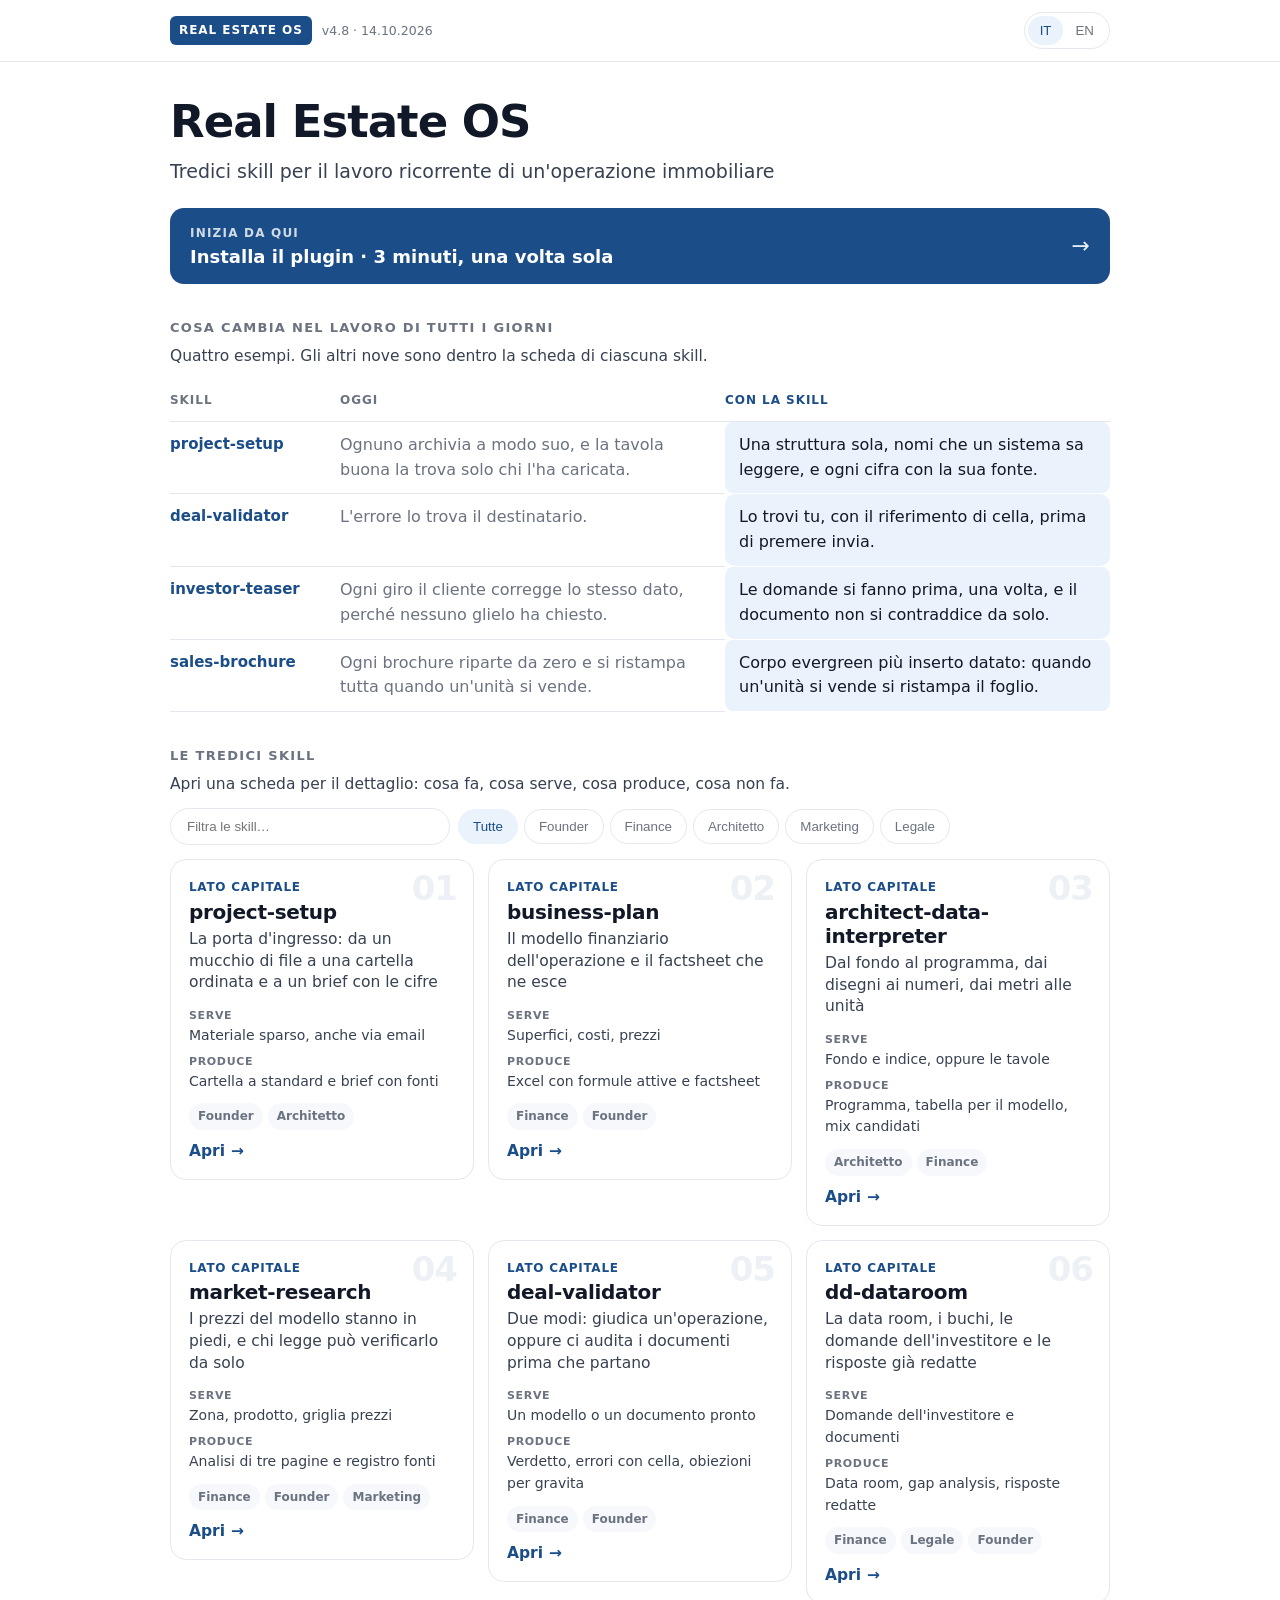
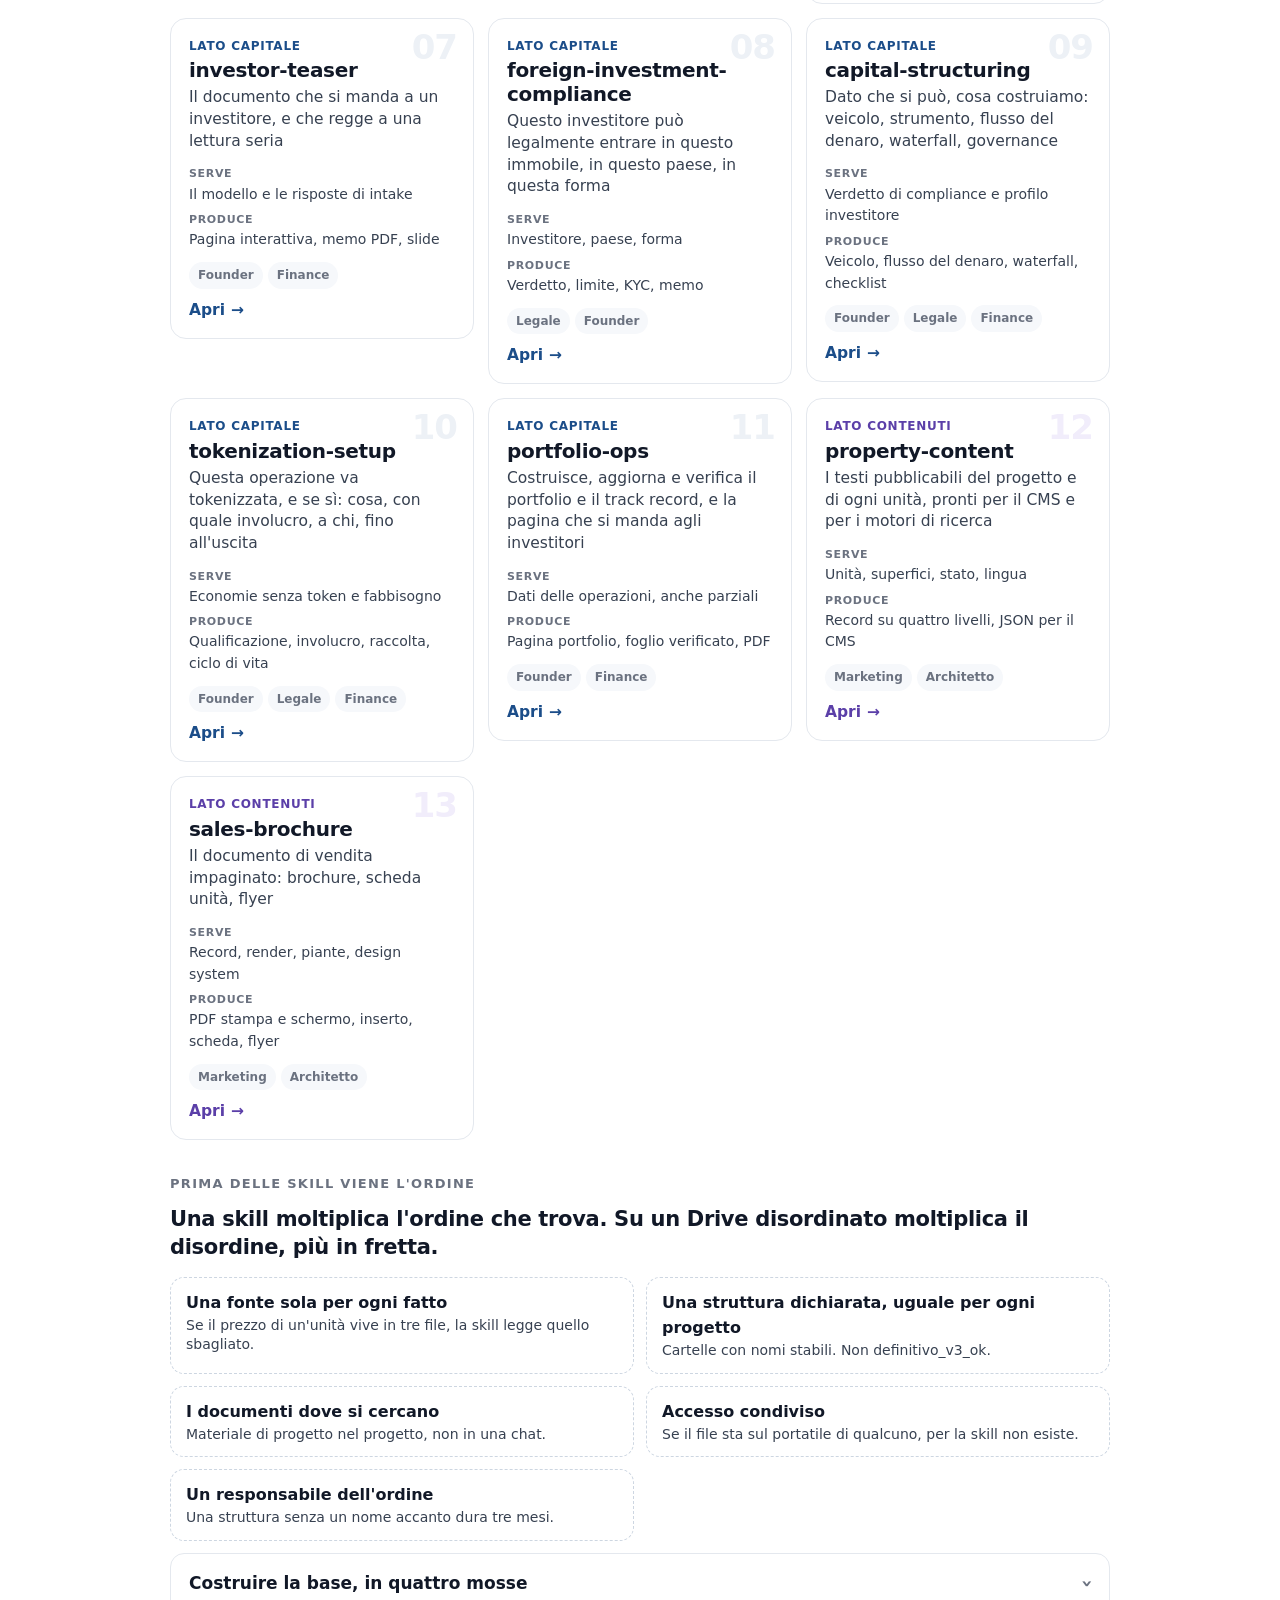
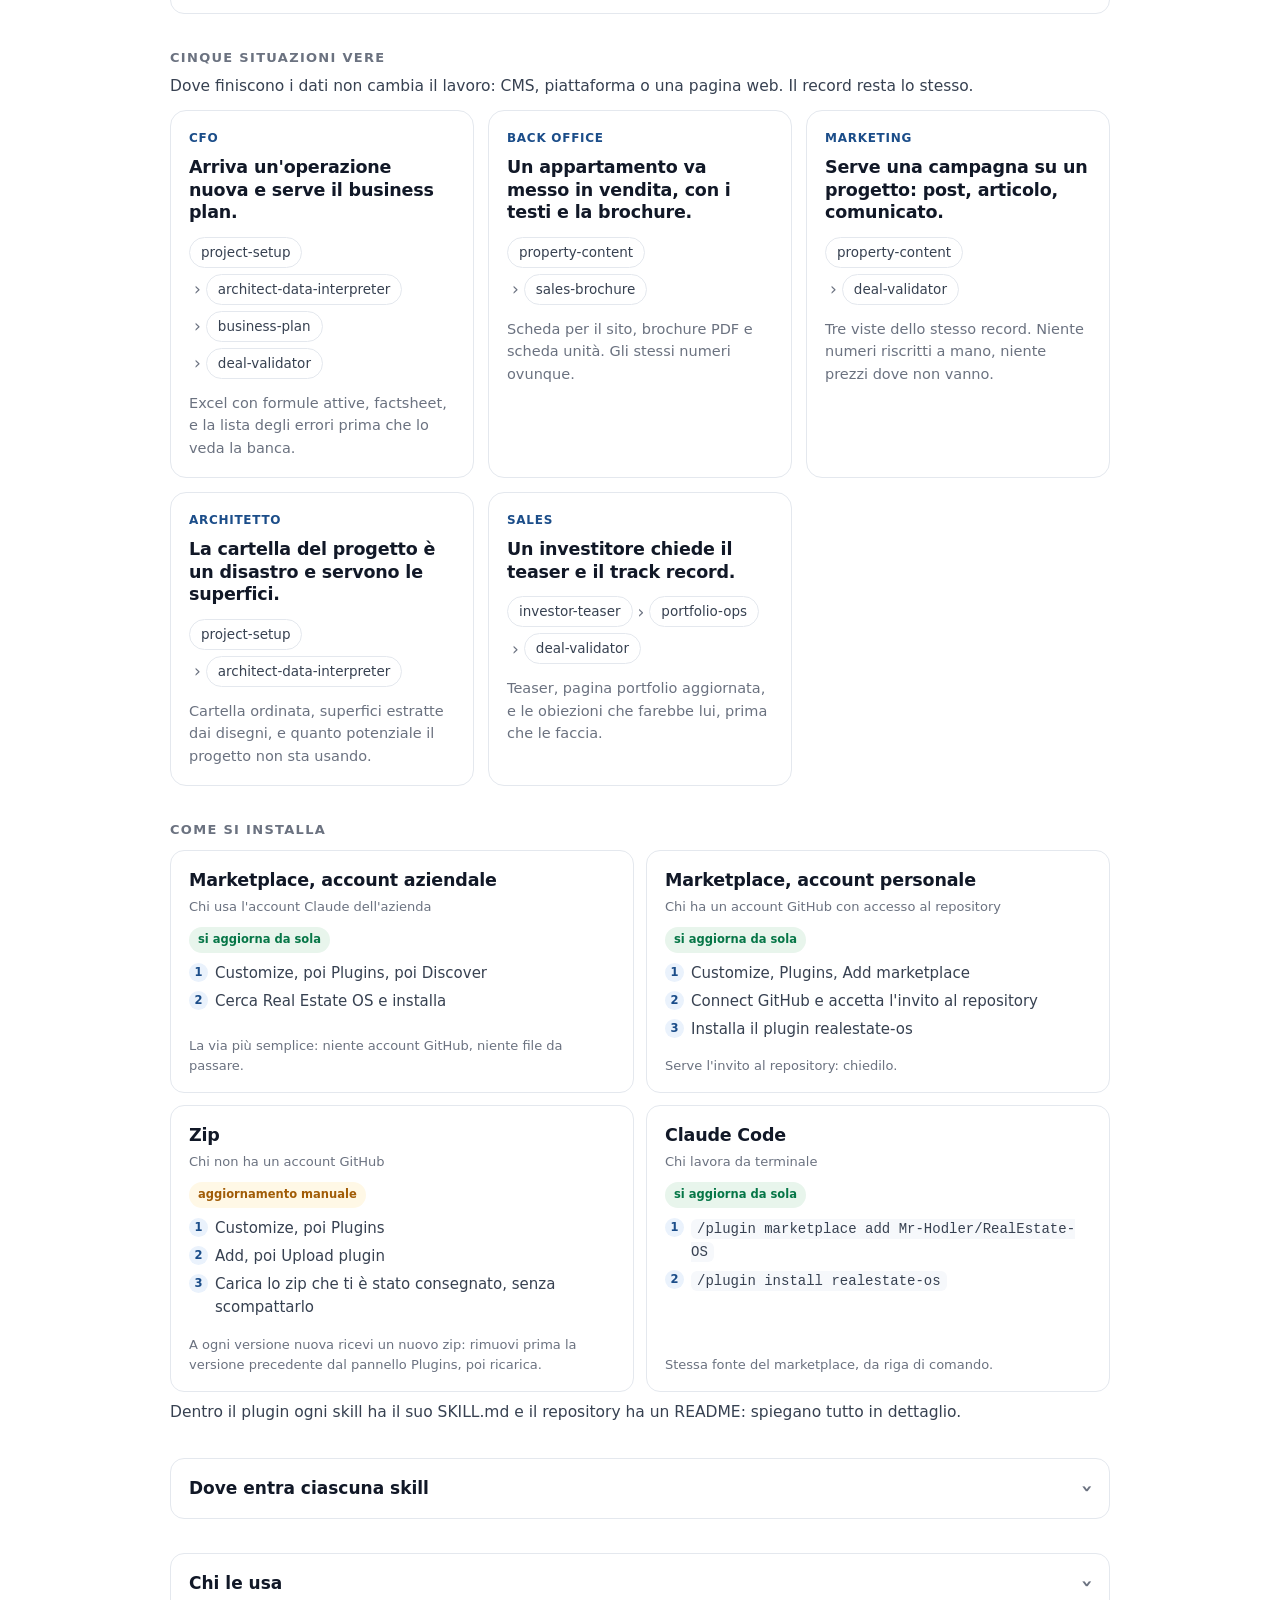
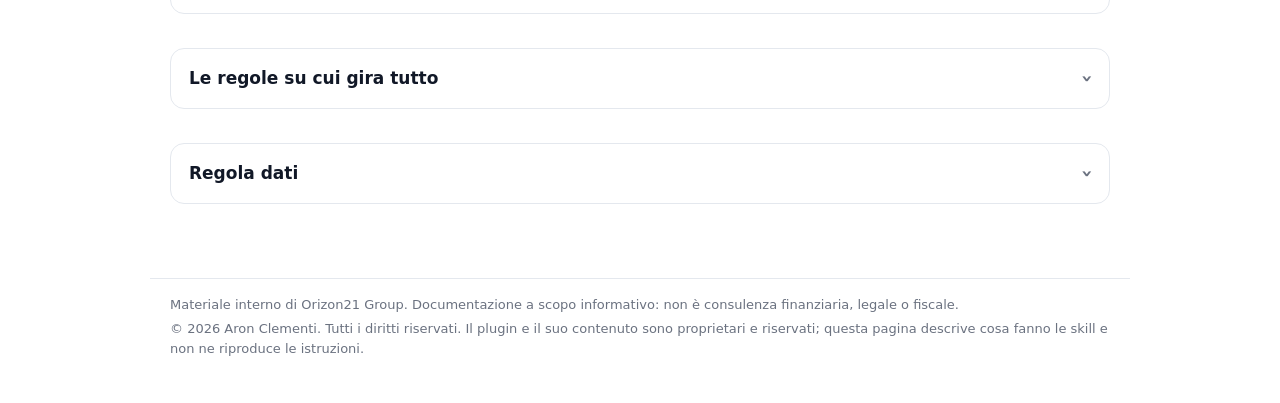
==== commit 76073bd8: "Real Estate OS 4.8" ====
--- a/index.html
+++ b/index.html
@@ -5,12 +5,12 @@
 <meta name="viewport" content="width=device-width,initial-scale=1">
 <meta name="robots" content="noindex,nofollow">
 <title>Real Estate OS</title>
-<link rel="stylesheet" href="style.css?v=4.7">
+<link rel="stylesheet" href="style.css?v=4.8">
 </head>
 <body>
 <header class="top"><div class="top-i">
 <span class="badge">REAL ESTATE OS</span>
-<span class="ver">v4.7 &middot; 13.10.2026</span>
+<span class="ver">v4.8 &middot; 14.10.2026</span>
 <span class="sp"></span>
 <span class="lang" role="group" aria-label="lingua">
 <button type="button" data-l="it" aria-pressed="true">IT</button>
@@ -82,21 +82,21 @@
 <a class="step go" href="#deal-validator">deal-validator</a>
 </div></div></div>
 </div></details>
-<details class="card" id="architect-data-interpreter" data-all="architect-data-interpreter Legge i disegni, dice quanto potenziale resta inutilizzato e come dividere i metri in unità Reads the drawings, says how much potential is unused, and how to split the area into units Tre lavori. Estrae unità, superfici e volumi dai disegni nella forma che serve al modello. Verifica quanto del potenziale edificatorio il progetto sta usando. E propone come dividere la superficie in unità perché l'operazione renda, non solo perché ci stia. Three jobs. It extracts units, areas and volumes from the drawings in the shape the model needs. It checks how much buildable potential the scheme is using. And it proposes how to split the area into units so the operation performs, not merely fits. come conviene dividere questi 1000 mq in unità? how should these 1000 sqm be split into units? Architetto Finance Architect Finance" data-roles="arch finance">
+<details class="card" id="architect-data-interpreter" data-all="architect-data-interpreter Dal fondo al programma, dai disegni ai numeri, dai metri alle unità From plot to programme, from drawings to numbers, from area to units Quattro lavori. Prima che esista un disegno, dal fondo e dall'indice ricava il programma: mix obiettivo e ipotesi volumetrica dell'interrato. Poi legge le tavole ed estrae superfici e volumi. Verifica quanto potenziale il progetto sta usando. E propone come dividere i metri in appartamenti. Four jobs. Before a drawing exists, it turns plot and index into a programme: target mix and an underground volume hypothesis. Then it reads the drawings and extracts areas and volumes. It checks how much potential the scheme is using. And it proposes how to split the area into units. cosa ci posso costruire su questo fondo? what can I build on this plot? Architetto Finance Architect Finance" data-roles="arch finance">
 <summary>
 <span class="n">03</span>
 <small><span data-en="Capital side">Lato capitale</span></small>
 <b class="t">architect-data-interpreter</b>
-<div class="one" data-en="Reads the drawings, says how much potential is unused, and how to split the area into units">Legge i disegni, dice quanto potenziale resta inutilizzato e come dividere i metri in unità</div>
-<div class="io-s"><div><i><span data-en="Needs">Serve</span></i><span data-en="Plans, sections, area table">Piante, sezioni, tabella superfici</span></div><div><i><span data-en="Gives">Produce</span></i><span data-en="Table for the model, optimisation note, candidate mixes">Tabella per il modello, nota di ottimizzazione, mix candidati</span></div></div>
+<div class="one" data-en="From plot to programme, from drawings to numbers, from area to units">Dal fondo al programma, dai disegni ai numeri, dai metri alle unità</div>
+<div class="io-s"><div><i><span data-en="Needs">Serve</span></i><span data-en="Plot and index, or the drawings">Fondo e indice, oppure le tavole</span></div><div><i><span data-en="Gives">Produce</span></i><span data-en="Programme, table for the model, candidate mixes">Programma, tabella per il modello, mix candidati</span></div></div>
 <div class="chips"><span class="chip"><span data-en="Architect">Architetto</span></span><span class="chip"><span data-en="Finance">Finance</span></span></div>
 <span class="open"><span data-en="Open">Apri</span> &rarr;</span>
 </summary>
 <div class="body">
-<div class="row"><h3><span data-en="What changes in the daily work">Cosa cambia nel lavoro di tutti i giorni</span></h3><div><table class="ba one"><thead><tr><th><span data-en="Today">Oggi</span></th><th class="th-d"><span data-en="With the skill">Con la skill</span></th></tr></thead><tbody><tr><td class="p" data-en="Areas get retyped by hand, and the error surfaces inside the model.">Le superfici si ribattono a mano, e l'errore si scopre nel modello.</td><td class="d" data-en="They are read off the drawings, reconciled with the architect's table, and what is left unused carries a price.">Si leggono dai disegni, si riconciliano con la tabella dell'architetto, e ciò che resta inutilizzato ha un prezzo.</td></tr></tbody></table></div></div>
-<div class="row"><h3><span data-en="What it does">Cosa fa</span></h3><div><p class="cf" data-en="Three jobs. It extracts units, areas and volumes from the drawings in the shape the model needs. It checks how much buildable potential the scheme is using. And it proposes how to split the area into units so the operation performs, not merely fits.">Tre lavori. Estrae unità, superfici e volumi dai disegni nella forma che serve al modello. Verifica quanto del potenziale edificatorio il progetto sta usando. E propone come dividere la superficie in unità perché l'operazione renda, non solo perché ci stia.</p><ul class="pt"><li data-en="Unused potential is stated in money, not in square metres">Il potenziale inutilizzato è espresso in denaro, non in metri quadri</li><li data-en="On the mix: never one answer, three or four candidates each with the constraint that binds it">Sul mix: mai una risposta sola, tre o quattro candidati con il vincolo che li blocca</li><li data-en="Price per m² without absorption is half a fact: twenty units where the market takes six is three years of stock">Il prezzo al m² senza assorbimento è mezzo dato: venti unità dove il mercato ne assorbe sei sono tre anni di stock</li></ul></div></div>
-<div class="row"><h3><span data-en="Needs and gives">Serve e produce</span></h3><div><div class="io"><div><span class="mini"><span data-en="Needs">Serve</span></span><ul><li data-en="Plans, sections, elevations, area table, as PDF">Piante, sezioni, prospetti, tabella superfici, in PDF</li><li data-en="The zoning data for the plot">I dati di piano della zona</li></ul></div><div><span class="mini"><span data-en="Gives">Produce</span></span><ul><li data-en="Units, areas and volumes table ready for the model">Tabella unità, superfici e volumi pronta per il modello</li><li data-en="Optimisation note with the unused potential priced">Nota di ottimizzazione con il potenziale inutilizzato quantificato</li><li data-en="Ranked candidate mixes, with the stated objective and the binding typology">Mix candidati in classifica, con obiettivo dichiarato e tipologia vincolante</li><li data-en="The questions to put to the architect">Le domande da porre all'architetto</li></ul></div></div></div></div>
-<div class="row"><h3><span data-en="Example request">Esempio di richiesta</span></h3><div><p class="ask">&ldquo;<span data-en="how should these 1000 sqm be split into units?">come conviene dividere questi 1000 mq in unità?</span>&rdquo;</p></div></div>
+<div class="row"><h3><span data-en="What changes in the daily work">Cosa cambia nel lavoro di tutti i giorni</span></h3><div><table class="ba one"><thead><tr><th><span data-en="Today">Oggi</span></th><th class="th-d"><span data-en="With the skill">Con la skill</span></th></tr></thead><tbody><tr><td class="p" data-en="The plot is bought on a feeling, and the underground is discovered once the design is done.">Si compra il fondo a sensazione, e l'interrato si scopre quando il progetto è già fatto.</td><td class="d" data-en="A programme written before drawing, with the volumes and a first margin.">Un programma scritto prima di disegnare, con i volumi e un primo margine.</td></tr></tbody></table></div></div>
+<div class="row"><h3><span data-en="What it does">Cosa fa</span></h3><div><p class="cf" data-en="Four jobs. Before a drawing exists, it turns plot and index into a programme: target mix and an underground volume hypothesis. Then it reads the drawings and extracts areas and volumes. It checks how much potential the scheme is using. And it proposes how to split the area into units.">Quattro lavori. Prima che esista un disegno, dal fondo e dall'indice ricava il programma: mix obiettivo e ipotesi volumetrica dell'interrato. Poi legge le tavole ed estrae superfici e volumi. Verifica quanto potenziale il progetto sta usando. E propone come dividere i metri in appartamenti.</p><ul class="pt"><li data-en="The programme comes before the design: the architect draws against a written target">Il programma arriva prima del progetto: l'architetto disegna contro un obiettivo scritto</li><li data-en="The underground is sized first, not last: two thirds of it is parking">L'interrato si dimensiona per primo, non per ultimo: due terzi è parcheggio</li><li data-en="Unused potential is stated in money, and on the mix never a single answer">Il potenziale inutilizzato è espresso in denaro, e sul mix mai una risposta sola</li></ul></div></div>
+<div class="row"><h3><span data-en="Needs and gives">Serve e produce</span></h3><div><div class="io"><div><span class="mini"><span data-en="Needs">Serve</span></span><ul><li data-en="Plot area and index, for the programme">Superficie del fondo e indice, per il programma</li><li data-en="Construction scenario: rental or sale">Scenario costruttivo: a reddito o in vendita</li><li data-en="Plans, sections, area table, once a design exists">Piante, sezioni, tabella superfici, quando il progetto esiste</li></ul></div><div><span class="mini"><span data-en="Gives">Produce</span></span><ul><li data-en="Preliminary design brief: target mix and underground programme in m² and m³">Linea guida di progetto: mix obiettivo e programma dell'interrato in m² e m³</li><li data-en="Units, areas and volumes table ready for the model">Tabella unità, superfici e volumi pronta per il modello</li><li data-en="Optimisation note with the unused potential priced">Nota di ottimizzazione con il potenziale inutilizzato quantificato</li><li data-en="Ranked candidate mixes, with the stated objective and the binding typology">Mix candidati in classifica, con obiettivo dichiarato e tipologia vincolante</li></ul></div></div></div></div>
+<div class="row"><h3><span data-en="Example request">Esempio di richiesta</span></h3><div><p class="ask">&ldquo;<span data-en="what can I build on this plot?">cosa ci posso costruire su questo fondo?</span>&rdquo;</p></div></div>
 <div class="row"><h3><span data-en="Limits">Limiti</span></h3><div><p data-en="It does not design and does not decide: it quantifies and frames the questions. Feasibility is the architect's call.">Non progetta e non decide: quantifica e formula le domande. La fattibilità la giudica l'architetto.</p><div class="chain sm">
 <span class="step on"><span data-en="Intake">Intake</span></span>
 <span class="arw">&rarr;</span>
@@ -613,6 +613,6 @@
 <p data-en="Internal material of Orizon21 Group. Documentation for information only: not financial, legal or tax advice.">Materiale interno di Orizon21 Group. Documentazione a scopo informativo: non è consulenza finanziaria, legale o fiscale.</p>
 <p data-en="© 2026 Aron Clementi. All rights reserved. The plugin and its contents are proprietary and confidential; this page describes what the skills do and does not reproduce their instructions.">© 2026 Aron Clementi. Tutti i diritti riservati. Il plugin e il suo contenuto sono proprietari e riservati; questa pagina descrive cosa fanno le skill e non ne riproduce le istruzioni.</p>
 </div>
-<script src="app.js?v=4.7"></script>
+<script src="app.js?v=4.8"></script>
 </body>
 </html>
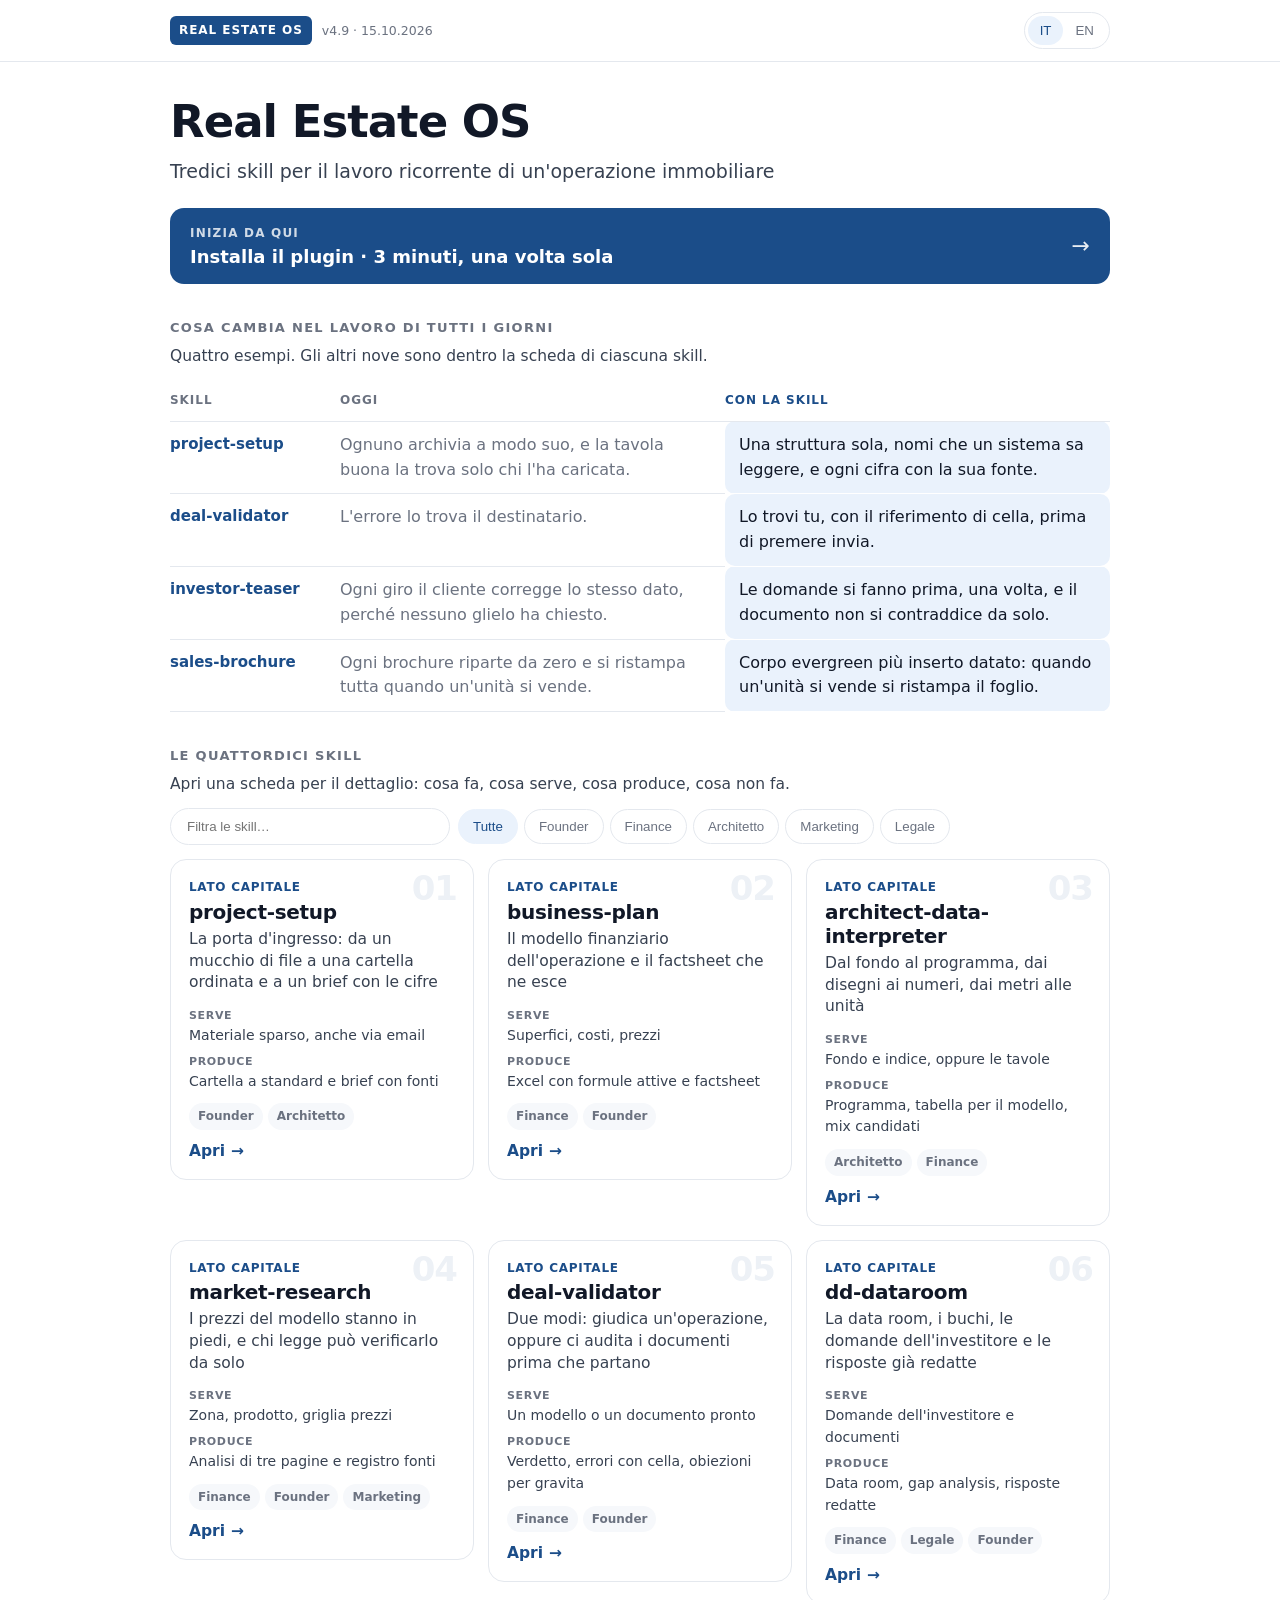
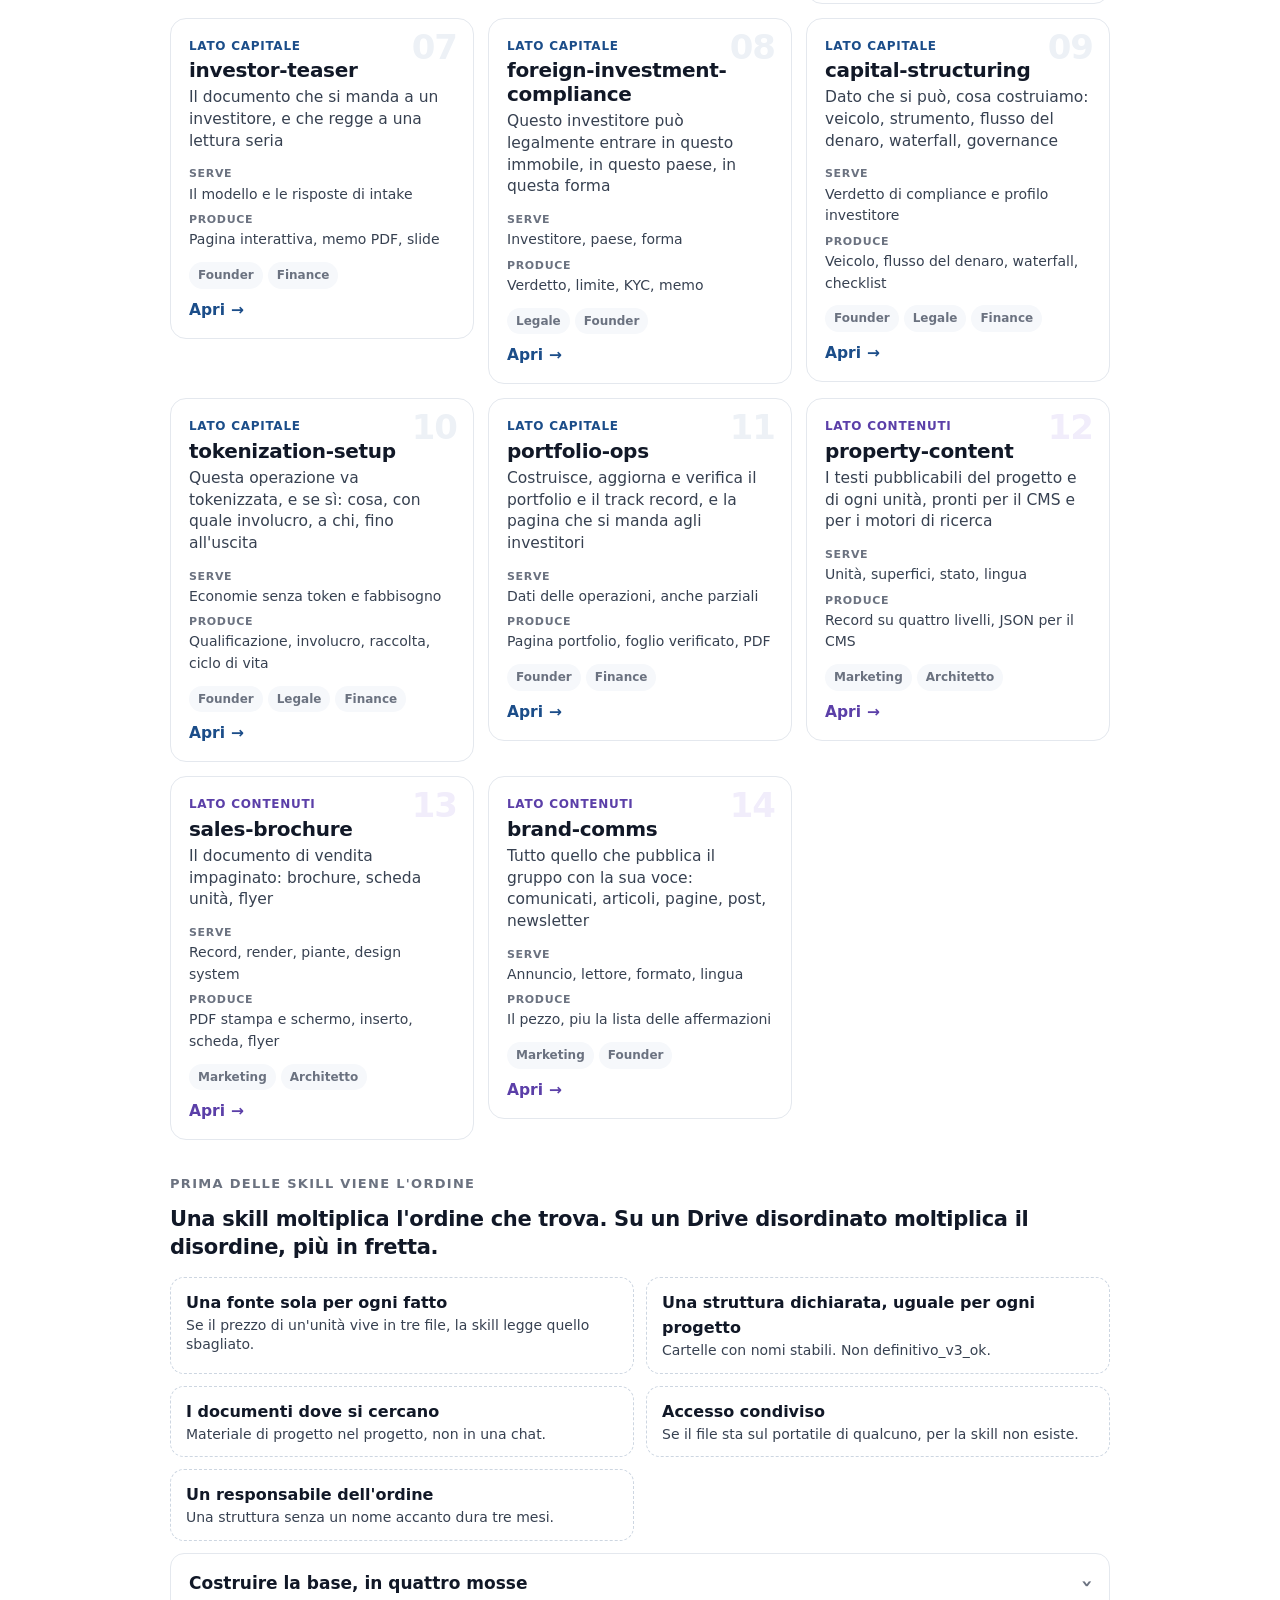
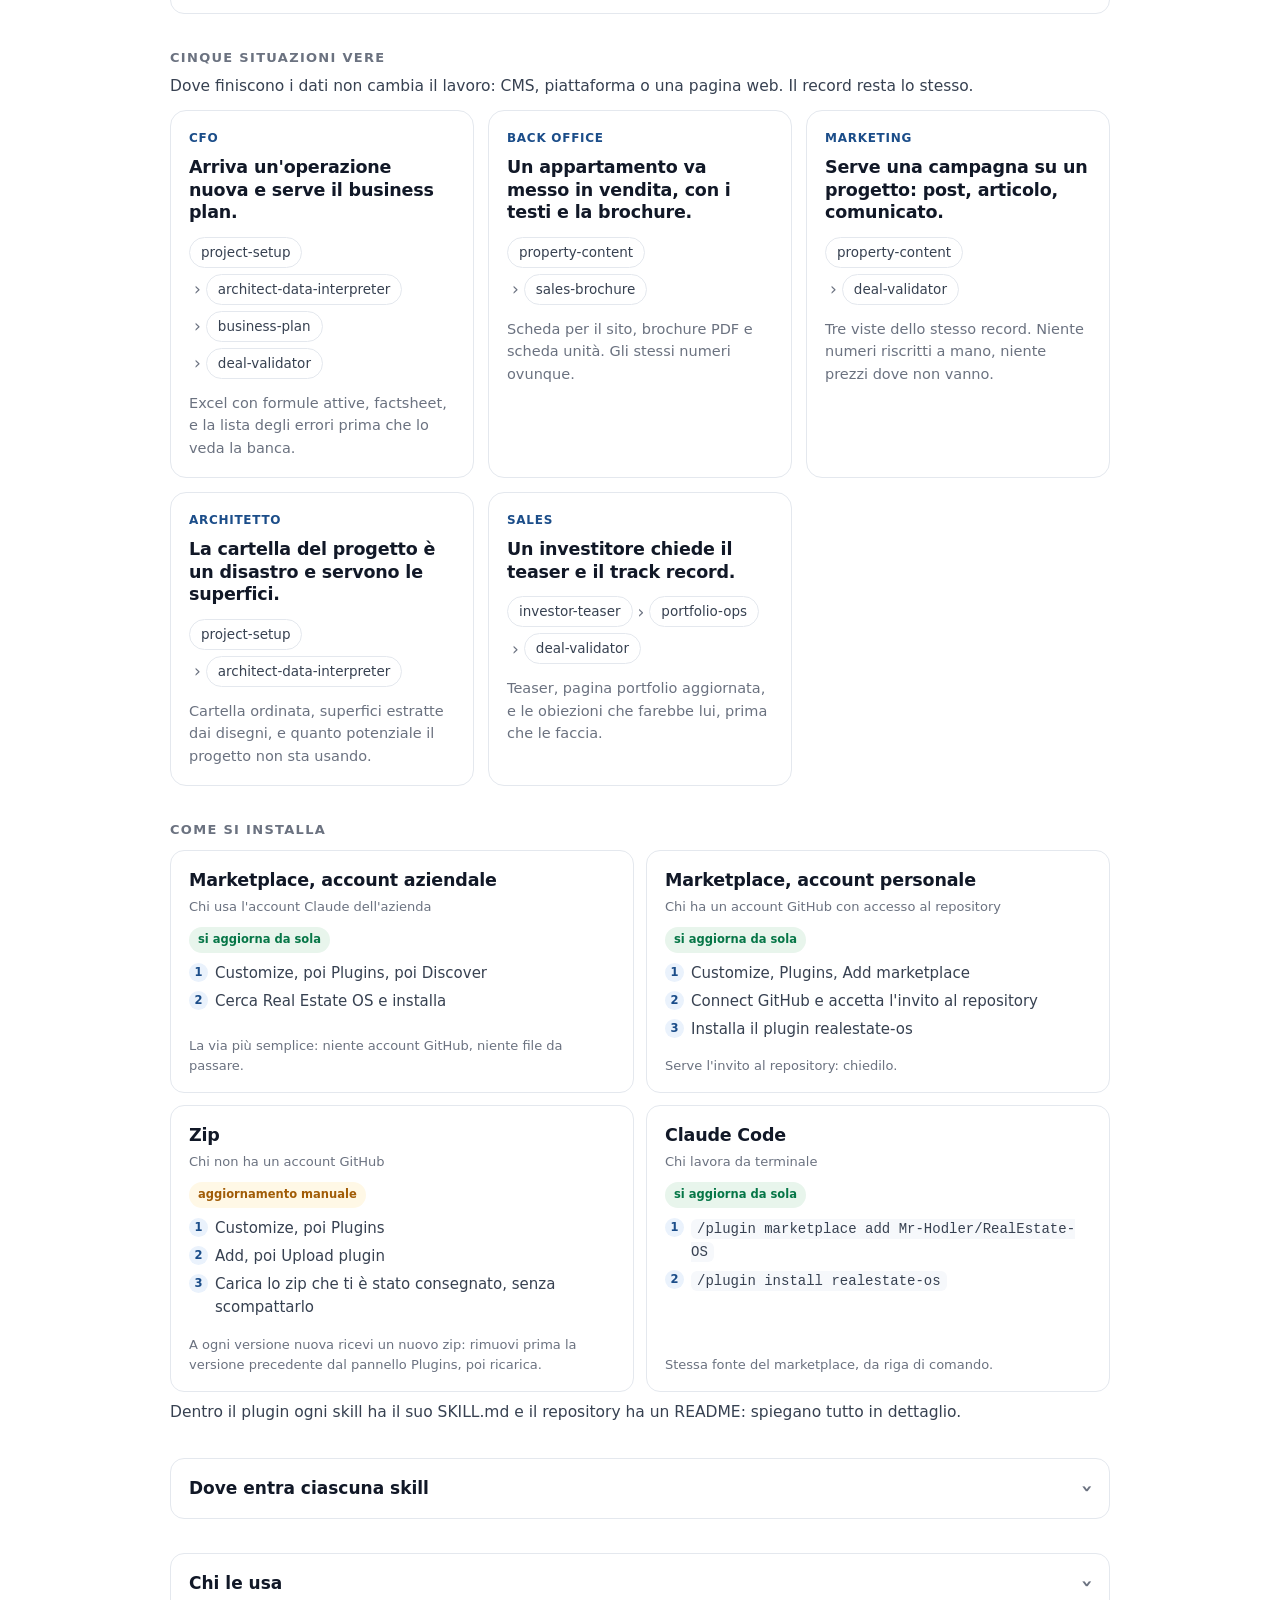
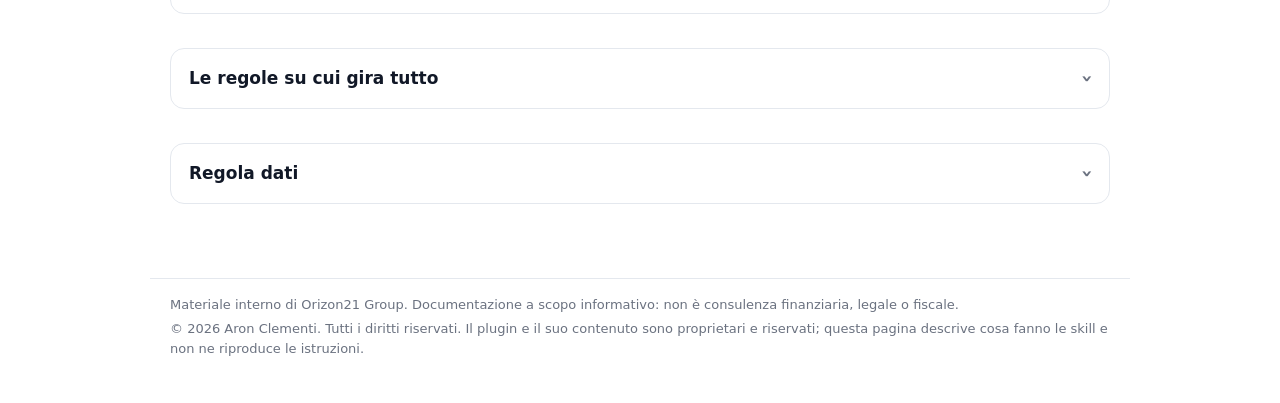
==== commit 73fa34a7: "Real Estate OS 4.9" ====
--- a/index.html
+++ b/index.html
@@ -5,12 +5,12 @@
 <meta name="viewport" content="width=device-width,initial-scale=1">
 <meta name="robots" content="noindex,nofollow">
 <title>Real Estate OS</title>
-<link rel="stylesheet" href="style.css?v=4.8">
+<link rel="stylesheet" href="style.css?v=4.9">
 </head>
 <body>
 <header class="top"><div class="top-i">
 <span class="badge">REAL ESTATE OS</span>
-<span class="ver">v4.8 &middot; 14.10.2026</span>
+<span class="ver">v4.9 &middot; 15.10.2026</span>
 <span class="sp"></span>
 <span class="lang" role="group" aria-label="lingua">
 <button type="button" data-l="it" aria-pressed="true">IT</button>
@@ -31,7 +31,7 @@
 <tr><td class="k"><a class="go" href="#sales-brochure">sales-brochure</a></td><td class="p" data-en="Every brochure starts from scratch and is reprinted whole when a unit sells.">Ogni brochure riparte da zero e si ristampa tutta quando un'unità si vende.</td><td class="d" data-en="Evergreen body plus a dated insert: when a unit sells you reprint the sheet.">Corpo evergreen più inserto datato: quando un'unità si vende si ristampa il foglio.</td></tr>
 </tbody></table></div>
 <div class="blk">
-<p class="lab" data-en="The thirteen skills">Le tredici skill</p>
+<p class="lab" data-en="The fourteen skills">Le quattordici skill</p>
 <p class="sub" data-en="Open a card for the detail: what it does, what it needs, what it gives, what it does not do.">Apri una scheda per il dettaglio: cosa fa, cosa serve, cosa produce, cosa non fa.</p>
 <div class="tools"><input id="f" type="search" placeholder="Filtra le skill…" data-en-ph="Filter the skills…" aria-label="Filtra le skill…"><div class="rbs"><button type="button" class="rb on" data-r=""><span data-en="All">Tutte</span></button><button type="button" class="rb" data-r="founder"><span data-en="Founder">Founder</span></button><button type="button" class="rb" data-r="finance"><span data-en="Finance">Finance</span></button><button type="button" class="rb" data-r="arch"><span data-en="Architect">Architetto</span></button><button type="button" class="rb" data-r="mkt"><span data-en="Marketing">Marketing</span></button><button type="button" class="rb" data-r="legal"><span data-en="Legal">Legale</span></button></div><span class="cnt" id="cnt"></span></div>
 <div class="cards">
@@ -320,6 +320,7 @@
 <span class="arw">&rarr;</span>
 <span class="step on"><span data-en="Sales">Vendita</span></span>
 <a class="step go" href="#sales-brochure">sales-brochure</a>
+<a class="step go" href="#brand-comms">brand-comms</a>
 </div></div></div>
 </div></details>
 <details class="card alt" id="sales-brochure" data-all="sales-brochure Il documento di vendita impaginato: brochure, scheda unità, flyer The designed sales document: brochure, unit sheet, flyer Monta il documento che riceve un compratore. Di suo non scrive niente: testi dal record, cifre dal modello, aspetto dal design system. Assembles the document a buyer receives. It writes nothing of its own: text from the record, figures from the model, look from the design system. fammi la brochure di questo progetto make the brochure for this project Marketing Architetto Marketing Architect" data-roles="mkt arch">
@@ -342,6 +343,30 @@
 <span class="arw">&rarr;</span>
 <span class="step on"><span data-en="Sales">Vendita</span></span>
 <a class="step go" href="#property-content">property-content</a>
+<a class="step go" href="#brand-comms">brand-comms</a>
+</div></div></div>
+</div></details>
+<details class="card alt" id="brand-comms" data-all="brand-comms Tutto quello che pubblica il gruppo con la sua voce: comunicati, articoli, pagine, post, newsletter Everything the group publishes in its own voice: releases, articles, pages, posts, newsletters Applica il brand come regole verificabili, la disciplina propria di ogni formato e la struttura per i motori di ricerca e per quelli AI. Applies the brand as checkable rules, the discipline each format has, and structure for search and AI engines. scrivi il comunicato per questa operazione write the release for this transaction Marketing Founder Marketing Founder" data-roles="mkt founder">
+<summary>
+<span class="n">14</span>
+<small><span data-en="Content side">Lato contenuti</span></small>
+<b class="t">brand-comms</b>
+<div class="one" data-en="Everything the group publishes in its own voice: releases, articles, pages, posts, newsletters">Tutto quello che pubblica il gruppo con la sua voce: comunicati, articoli, pagine, post, newsletter</div>
+<div class="io-s"><div><i><span data-en="Needs">Serve</span></i><span data-en="Announcement, reader, format, language">Annuncio, lettore, formato, lingua</span></div><div><i><span data-en="Gives">Produce</span></i><span data-en="The piece, plus the claims list">Il pezzo, piu la lista delle affermazioni</span></div></div>
+<div class="chips"><span class="chip"><span data-en="Marketing">Marketing</span></span><span class="chip"><span data-en="Founder">Founder</span></span></div>
+<span class="open"><span data-en="Open">Apri</span> &rarr;</span>
+</summary>
+<div class="body">
+<div class="row"><h3><span data-en="What changes in the daily work">Cosa cambia nel lavoro di tutti i giorni</span></h3><div><table class="ba one"><thead><tr><th><span data-en="Today">Oggi</span></th><th class="th-d"><span data-en="With the skill">Con la skill</span></th></tr></thead><tbody><tr><td class="p" data-en="Every text sounds like whoever wrote it, and nobody knows which figure may be said.">Ogni testo suona come chi lo ha scritto, e nessuno sa quale cifra si puo dire.</td><td class="d" data-en="One voice, and a figure with no source does not ship.">Una voce sola, e una cifra senza fonte non esce.</td></tr></tbody></table></div></div>
+<div class="row"><h3><span data-en="What it does">Cosa fa</span></h3><div><p class="cf" data-en="Applies the brand as checkable rules, the discipline each format has, and structure for search and AI engines.">Applica il brand come regole verificabili, la disciplina propria di ogni formato e la struttura per i motori di ricerca e per quelli AI.</p><ul class="pt"><li data-en="The house voice as checkable data, not as style advice">La voce di casa come dati verificabili, non come consiglio di stile</li><li data-en="The reader decides the register and which reading of the name is allowed">Il lettore decide il registro e quale lettura del nome e permessa</li><li data-en="A word earns its place if a fact follows it; otherwise it is cut">Una parola vale se dopo c'e un fatto: altrimenti si taglia</li><li data-en="Nothing that would need a disclaimer to be legal">Niente che avrebbe bisogno di un disclaimer per essere legale</li></ul></div></div>
+<div class="row"><h3><span data-en="Needs and gives">Serve e produce</span></h3><div><div class="io"><div><span class="mini"><span data-en="Needs">Serve</span></span><ul><li data-en="What you are announcing, and why now">Cosa stai annunciando, e perche adesso</li><li data-en="Who reads: bank, client, journalist, architect">Chi legge: banca, cliente, giornalista, architetto</li><li data-en="The format and the language">Il formato e la lingua</li><li data-en="The figures you want to cite, with their source">Le cifre che vuoi citare, con la fonte</li></ul></div><div><span class="mini"><span data-en="Gives">Produce</span></span><ul><li data-en="The piece, in the requested language">Il pezzo, nella lingua richiesta</li><li data-en="The claims list: every figure with source and status">La lista delle affermazioni: ogni cifra con fonte e stato</li><li data-en="The brand check, run and reported">Il controllo di brand eseguito e riportato</li><li data-en="Title, description and extractable answer for articles and pages">Titolo, descrizione e risposta estraibile per articoli e pagine</li></ul></div></div></div></div>
+<div class="row"><h3><span data-en="Example request">Esempio di richiesta</span></h3><div><p class="ask">&ldquo;<span data-en="write the release for this transaction">scrivi il comunicato per questa operazione</span>&rdquo;</p></div></div>
+<div class="row"><h3><span data-en="Limits">Limiti</span></h3><div><p data-en="It does not speak for a property: a listing, brochure copy and a project release stay with property-content. And it never invents a quote.">Non parla al posto di un immobile: scheda, testo brochure e comunicato di un progetto restano di property-content. E non inventa una citazione.</p><div class="chain sm">
+<span class="step"><span data-en="Investors">Investitori</span></span>
+<span class="arw">&rarr;</span>
+<span class="step on"><span data-en="Sales">Vendita</span></span>
+<a class="step go" href="#property-content">property-content</a>
+<a class="step go" href="#sales-brochure">sales-brochure</a>
 </div></div></div>
 </div></details>
 </div>
@@ -487,6 +512,7 @@
 <text class="q" x="825" y="37" text-anchor="middle" data-en="How do we sell it?">Come lo vendiamo?</text>
 <a href="#property-content" class="go"><rect class="pill" x="756.0" y="66" width="138.0" height="20" rx="0"/><text class="sk" x="825" y="80" text-anchor="middle" font-size="10.5">property-content</text></a>
 <a href="#sales-brochure" class="go"><rect class="pill" x="756.0" y="92" width="138.0" height="20" rx="0"/><text class="sk" x="825" y="106" text-anchor="middle" font-size="10.5">sales-brochure</text></a>
+<a href="#brand-comms" class="go"><rect class="pill" x="756.0" y="118" width="138.0" height="20" rx="0"/><text class="sk" x="825" y="132" text-anchor="middle" font-size="10.5">brand-comms</text></a>
 </svg></div></details>
 <details class="idx"><summary>
 <span data-en="Who uses them">Chi le usa</span>
@@ -587,6 +613,13 @@
 <td class="c"></td>
 <td class="c"></td>
 <td class="c">●</td>
+<td class="c">●</td>
+<td class="c"></td>
+</tr>
+<tr><td class="k"><a class="go" href="#brand-comms">brand-comms</a></td>
+<td class="c">●</td>
+<td class="c"></td>
+<td class="c"></td>
 <td class="c">●</td>
 <td class="c"></td>
 </tr>
@@ -613,6 +646,6 @@
 <p data-en="Internal material of Orizon21 Group. Documentation for information only: not financial, legal or tax advice.">Materiale interno di Orizon21 Group. Documentazione a scopo informativo: non è consulenza finanziaria, legale o fiscale.</p>
 <p data-en="© 2026 Aron Clementi. All rights reserved. The plugin and its contents are proprietary and confidential; this page describes what the skills do and does not reproduce their instructions.">© 2026 Aron Clementi. Tutti i diritti riservati. Il plugin e il suo contenuto sono proprietari e riservati; questa pagina descrive cosa fanno le skill e non ne riproduce le istruzioni.</p>
 </div>
-<script src="app.js?v=4.8"></script>
+<script src="app.js?v=4.9"></script>
 </body>
 </html>
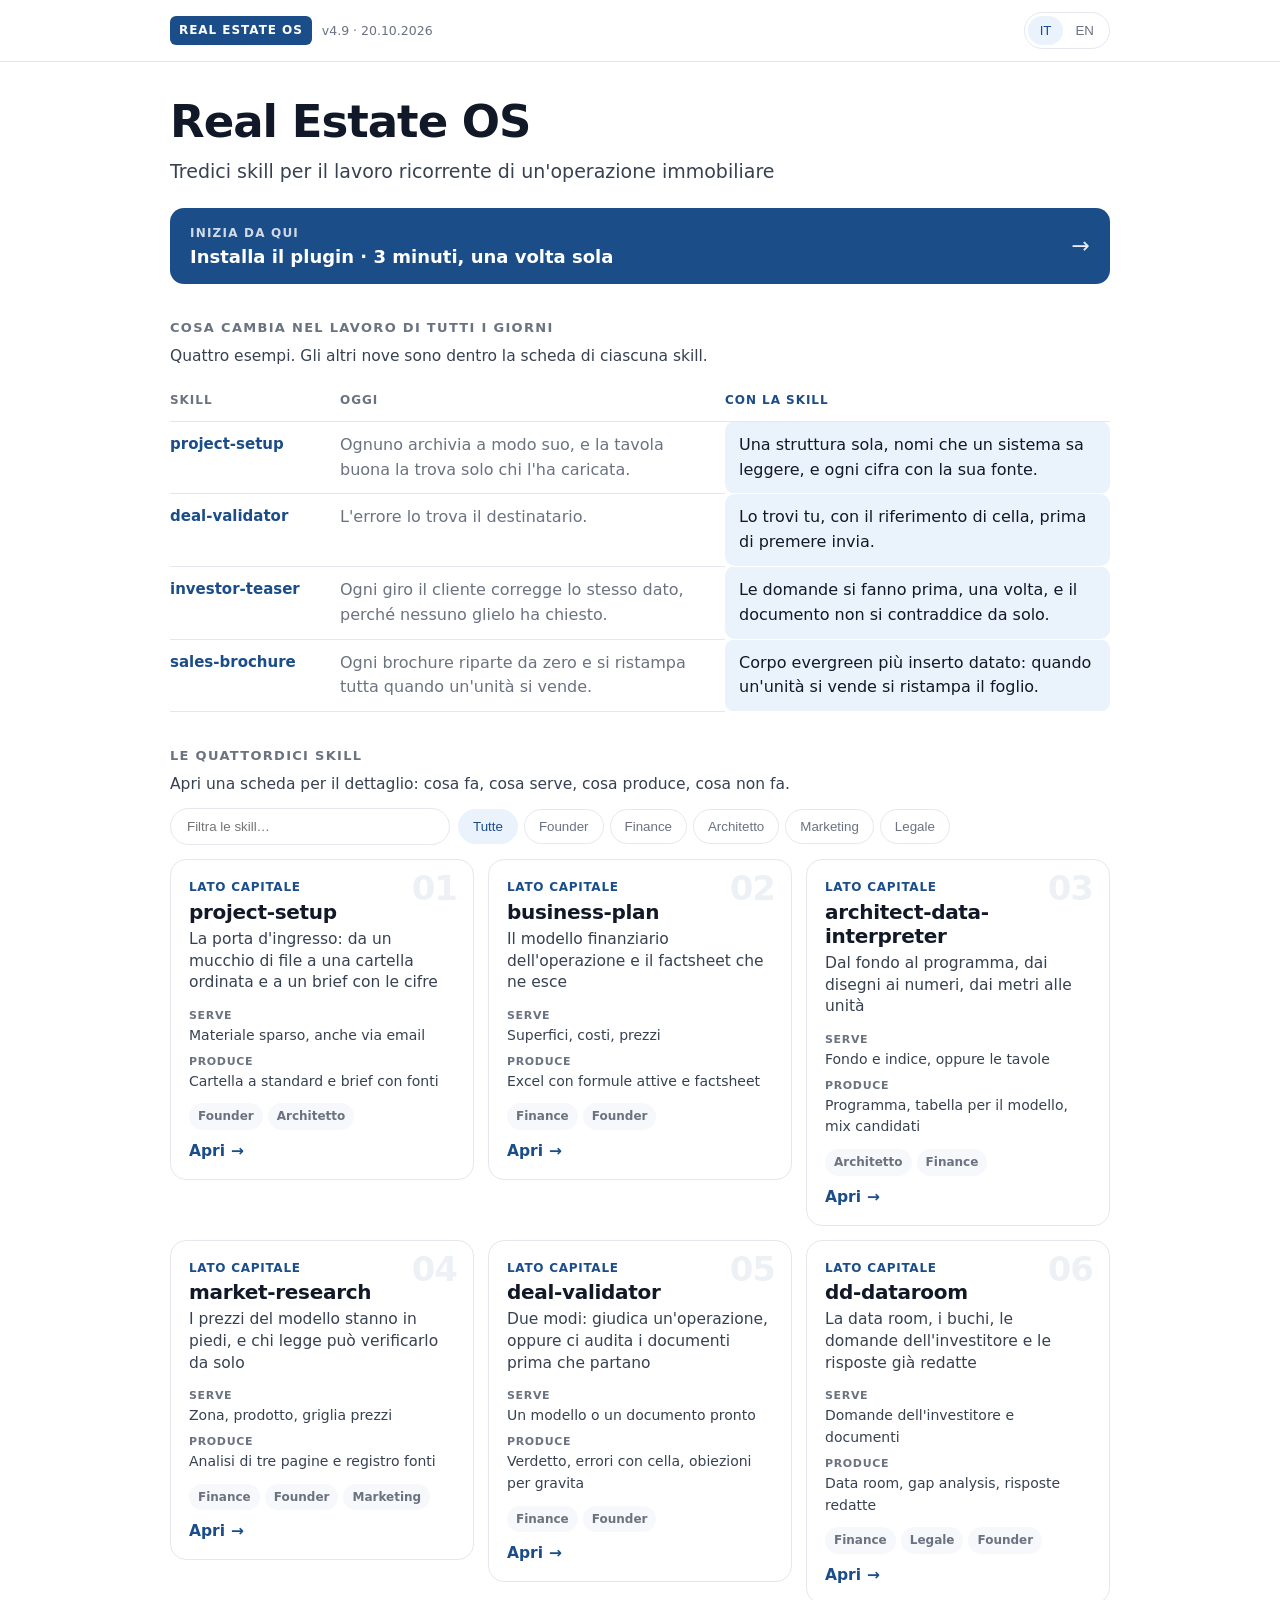
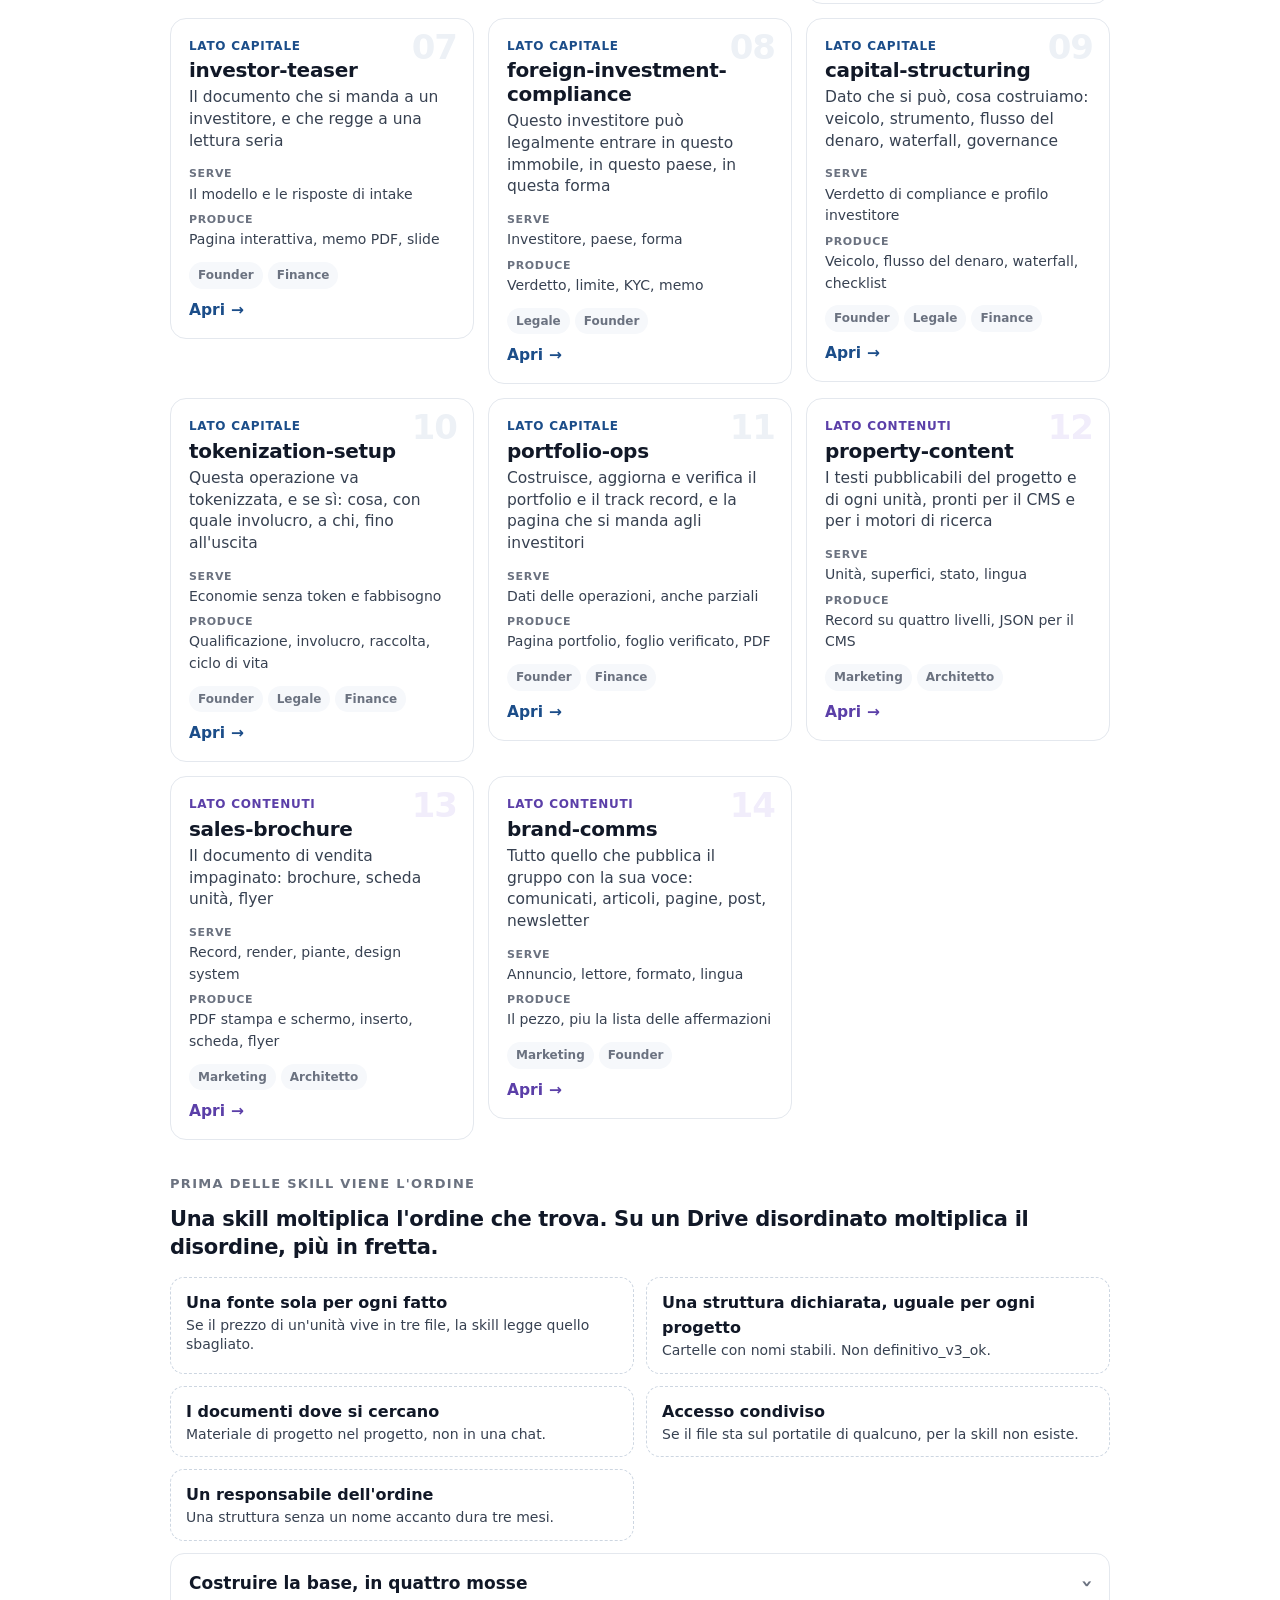
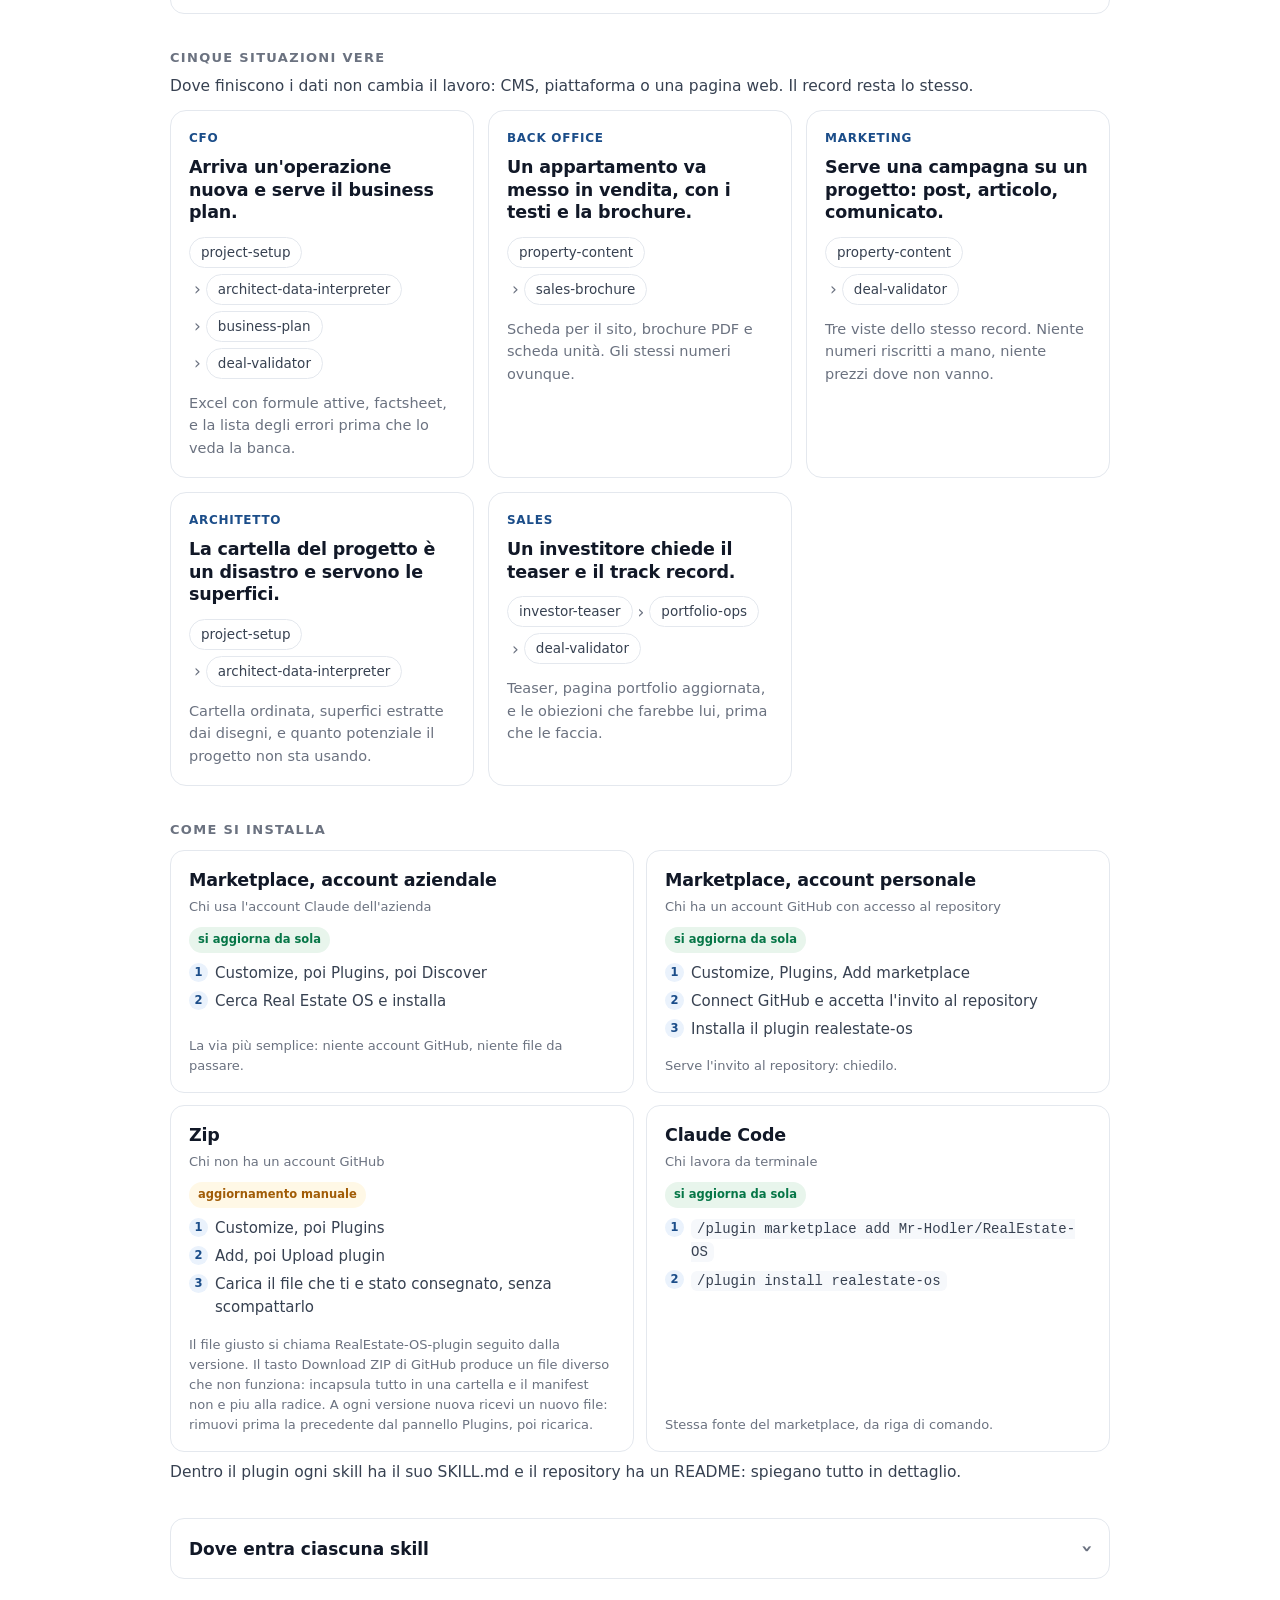
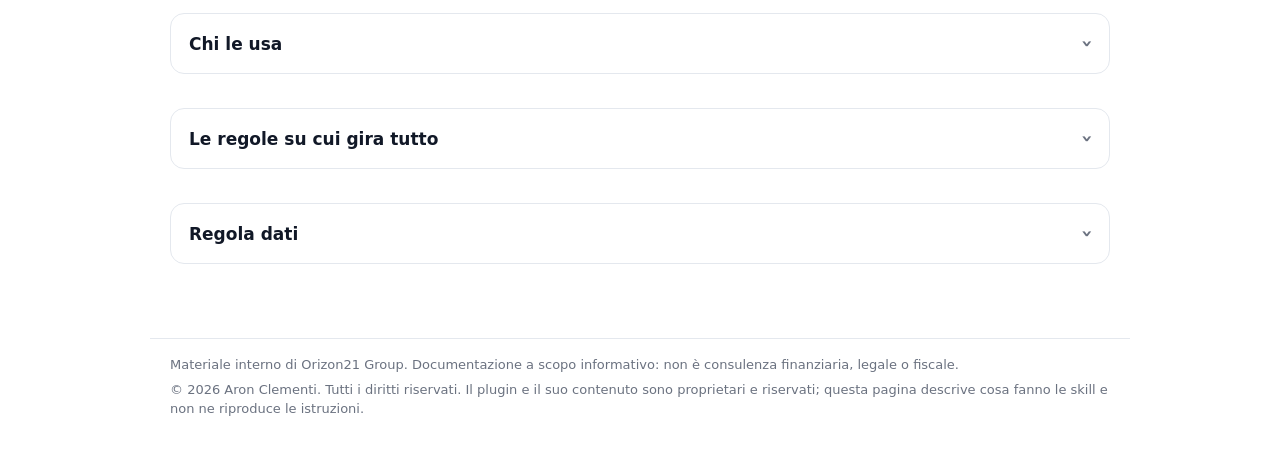
==== commit 37fb7b19: "Real Estate OS 4.9" ====
--- a/index.html
+++ b/index.html
@@ -10,7 +10,7 @@
 <body>
 <header class="top"><div class="top-i">
 <span class="badge">REAL ESTATE OS</span>
-<span class="ver">v4.9 &middot; 15.10.2026</span>
+<span class="ver">v4.9 &middot; 20.10.2026</span>
 <span class="sp"></span>
 <span class="lang" role="group" aria-label="lingua">
 <button type="button" data-l="it" aria-pressed="true">IT</button>
@@ -35,7 +35,7 @@
 <p class="sub" data-en="Open a card for the detail: what it does, what it needs, what it gives, what it does not do.">Apri una scheda per il dettaglio: cosa fa, cosa serve, cosa produce, cosa non fa.</p>
 <div class="tools"><input id="f" type="search" placeholder="Filtra le skill…" data-en-ph="Filter the skills…" aria-label="Filtra le skill…"><div class="rbs"><button type="button" class="rb on" data-r=""><span data-en="All">Tutte</span></button><button type="button" class="rb" data-r="founder"><span data-en="Founder">Founder</span></button><button type="button" class="rb" data-r="finance"><span data-en="Finance">Finance</span></button><button type="button" class="rb" data-r="arch"><span data-en="Architect">Architetto</span></button><button type="button" class="rb" data-r="mkt"><span data-en="Marketing">Marketing</span></button><button type="button" class="rb" data-r="legal"><span data-en="Legal">Legale</span></button></div><span class="cnt" id="cnt"></span></div>
 <div class="cards">
-<details class="card" id="project-setup" data-all="project-setup La porta d'ingresso: da un mucchio di file a una cartella ordinata e a un brief con le cifre The front door: from a pile of files to an ordered folder and a brief with the figures Il materiale arriva disordinato: render, piante, un listino, numeri in un messaggio. Lo archivia nella struttura che usano gli architetti, rinomina ogni file secondo la convenzione di casa ed estrae le cifre in un brief. Material arrives unsorted: renders, plans, a price list, numbers in a message. It files everything into the structure the architects work in, renames each file to the house convention, and extracts the figures into a brief. organizzami questo progetto organize this project for me Founder Architetto Founder Architect" data-roles="founder arch">
+<details class="card" id="project-setup" data-all="project-setup La porta d'ingresso: da un mucchio di file a una cartella ordinata e a un brief con le cifre The front door: from a pile of files to an ordered folder and a brief with the figures Il materiale arriva disordinato: render, piante, un listino, numeri in un messaggio. Lo archivia nella struttura che usano gli architetti, rinomina ogni file secondo la convenzione di casa ed estrae le cifre in un brief. Material arrives unsorted: renders, plans, a price list, numbers in a message. It files everything into the structure the architects work in, renames each file to the house convention, and extracts the figures into a brief. organizzami questo progetto organize this project for me Founder Architetto Founder Architect Tre livelli. Il primo conta poco e cambia; il secondo e il terzo sono la spina dorsale, perche e da qui che il CMS, il teaser e il modello prendono i dati. Un file nella cartella sbagliata, per il sistema, non e difficile da trovare: non esiste. Nomi delle cartelle sempre in inglese, nome del file nella lingua del documento. Three levels. The first matters little and changes; the second and third are the backbone, because this is where the CMS, the teaser and the model take their inputs. A file in the wrong folder is not hard to find as far as the system is concerned: it is absent. Folder names always in English, file names in the language of the document. Livello 1 — il drive aziendale, dinamico Level 1 — the company drive, dynamic 00_Corporate 01_Brand&amp;Design 02_Business Development 03_Architecture 04_Marketing&amp;Sales 05_Investors 06_Tech 07_Property-Administration 08_Timesheets 99_Archive_OLD La skill prende per buono quello che trova e non impone niente. Una cosa sola deve essere vera: esiste una cartella che tiene la progettazione, le operazioni stanno un livello dentro, e il materiale commerciale sta altrove. The skill treats whatever exists as correct and imposes nothing. One thing only has to be true: a folder holds the design work, operations live one level inside it, and commercial material lives somewhere else. Livello 2 — la cartella operazione, fissa Level 2 — the operation folder, fixed 00_Investor_Data-Room 00_Source 01_Plot_Due-Diligence 02_Feasibility 03_Building-Permit 04_Tender 05_Construction 06_As-Built 07_Cost-Estimate 08_Render 09_Property-Management 10_Correspondence Una cartella per operazione, nominata col comune; due nello stesso comune diventano Comune_Nome-Progetto. Dentro, le fasi in ordine di ciclo di vita. Un file che non si puo mettere in una di queste non appartiene all'operazione: il materiale commerciale sta in 04_Marketing&amp;Sales, mai qui. One folder per operation, named after the municipality; two in the same municipality become Municipality_Project-Name. Inside, the phases in lifecycle order. A file that cannot be placed in one of these does not belong to the operation: commercial material lives in 04_Marketing&amp;Sales, never here. Livello 3 — dentro ogni fase, la divisione per disciplina Level 3 — inside each phase, the discipline split Setting-Out-Situation Plans Sections Details External-Works Facades Interiors Stairs-Lift Le fasi sono fisse, quello che ci sta dentro segue il lavoro: un punto di partenza, non un modulo da riempire. Una sottocartella si crea quando c'e del materiale, mai in anticipo. I disegni ripetono la stessa divisione in appalto, esecuzione e as-built, cosi un piano si segue tra le fasi. Phases are fixed; what goes inside them follows the work: a starting point, not a form to fill. A subfolder is created when there is material for it, never in advance. Drawings repeat the same split in tender, construction and as-built, so a plan can be followed across phases. Il nome del file The file name [ANNO]_[MESE]_[PARTICELLA]_[COMUNE]_[NOME-PROGETTO].[est] Anno a quattro cifre, mese a due, la particella catastale, solo il comune (lo stesso della cartella), il nome ufficiale identico a quello del modello e del CMS. I documenti non di progetto usano [tema]-[descrizione]-[AAAAMM]. Four-digit year, two-digit month, the cadastral parcel, the municipality only (the same as the folder), the official name identical to the model and the CMS. Non-project documents use [topic]-[description]-[YYYYMM]. Le regole non negoziabili The rules that are not negotiable Niente v2, final, def: la data nel nome e la versione No v2, final, def: the date in the name is the version Niente spazi in nulla che venga letto da un sistema. I documenti di lavoro possono averli No spaces in anything a system reads. Working documents may have them Una casa sola per file: mai una copia in una seconda cartella, un link o uno shortcut One home per file: never a copy in a second folder, a link or a shortcut Niente si cancella: una versione superata va in _superati/ nella stessa cartella Nothing is deleted: a superseded version moves to _superati/ in the same folder I nativi sono la fonte; PDF e xlsx consegnati a terzi sono export Natives are the source; PDF and xlsx handed to third parties are exports Si carica nella cartella, non per mail: un file arrivato per mail non esiste finche non e archiviato e rinominato, lo stesso giorno Material is uploaded to the folder, not emailed: a file that arrived by email does not exist until it is filed and renamed, the same day Render e piani per il sito si consegnano solo in 08_Render e 03_Building-Permit, nei formati dichiarati: quello e il punto di prelievo Renders and plans for the site are delivered only to 08_Render and 03_Building-Permit, in the declared formats: that is the pickup point Un'operazione chiusa si archivia intera, senza smontarla, cosi i link dati agli investitori continuano a funzionare A closed operation is archived whole, without being taken apart, so links given to investors keep working In una data room i file non si spostano: spostarne uno rompe ogni link gia consegnato In a data room files do not move: moving one breaks every link already given out Modo verifica — riporta, non riorganizza Audit mode — reports, does not reorganise Prima di creare qualcosa legge quello che c'e: cartelle non nominate col comune, fasi mancanti o tradotte, file con v2 o final, spazi dove un sistema legge, _superati/ assente dove ci sono versioni superate, lo stesso file in due posti, materiale commerciale finito nell'operazione, render sotto il minimo o con watermark. Una riga, un'azione proposta, decide chi possiede la cartella. Rinominare i disegni di qualcuno senza chiedere e il modo in cui un team smette di usare uno standard. Before creating anything it reads what is there: folders not named after the municipality, phases missing or translated, files carrying v2 or final, spaces where a system reads, _superati/ absent where superseded versions exist, the same file in two places, commercial material filed in the operation, renders below the minimum or watermarked. One line, one proposed action, and the folder's owner decides. Renaming someone's drawings without asking is how a team stops using a standard." data-roles="founder arch">
 <summary>
 <span class="n">01</span>
 <small><span data-en="Capital side">Lato capitale</span></small>
@@ -48,6 +48,7 @@
 <div class="body">
 <div class="row"><h3><span data-en="What changes in the daily work">Cosa cambia nel lavoro di tutti i giorni</span></h3><div><table class="ba one"><thead><tr><th><span data-en="Today">Oggi</span></th><th class="th-d"><span data-en="With the skill">Con la skill</span></th></tr></thead><tbody><tr><td class="p" data-en="Everyone files their own way, and only whoever uploaded the right drawing can find it.">Ognuno archivia a modo suo, e la tavola buona la trova solo chi l'ha caricata.</td><td class="d" data-en="One structure, names a system can read, and every figure with its source.">Una struttura sola, nomi che un sistema sa leggere, e ogni cifra con la sua fonte.</td></tr></tbody></table></div></div>
 <div class="row"><h3><span data-en="What it does">Cosa fa</span></h3><div><p class="cf" data-en="Material arrives unsorted: renders, plans, a price list, numbers in a message. It files everything into the structure the architects work in, renames each file to the house convention, and extracts the figures into a brief.">Il materiale arriva disordinato: render, piante, un listino, numeri in un messaggio. Lo archivia nella struttura che usano gli architetti, rinomina ogni file secondo la convenzione di casa ed estrae le cifre in un brief.</p><ul class="pt"><li data-en="One folder per operation, named after the municipality, with twelve phases inside">Una cartella per operazione, col nome del comune, e dodici fasi dentro</li><li data-en="English folder names, file names in the document's language, no v2 or final">Cartelle in inglese, nome del file nella lingua del documento, niente v2 o finale</li><li data-en="On an existing folder it reports what is out of place and proposes: it does not reorganise on its own">Su una cartella esistente segnala cosa è fuori posto e propone: non riordina da solo</li></ul></div></div>
+<div class="row"><h3><span data-en="The structure it imposes">La struttura che impone</span></h3><div><p class="st-i" data-en="Three levels. The first matters little and changes; the second and third are the backbone, because this is where the CMS, the teaser and the model take their inputs. A file in the wrong folder is not hard to find as far as the system is concerned: it is absent. Folder names always in English, file names in the language of the document.">Tre livelli. Il primo conta poco e cambia; il secondo e il terzo sono la spina dorsale, perche e da qui che il CMS, il teaser e il modello prendono i dati. Un file nella cartella sbagliata, per il sistema, non e difficile da trovare: non esiste. Nomi delle cartelle sempre in inglese, nome del file nella lingua del documento.</p><div class="stb"><h4 data-en="Level 1 — the company drive, dynamic">Livello 1 — il drive aziendale, dinamico</h4><div class="sv"><code>00_Corporate</code><code>01_Brand&amp;Design</code><code>02_Business Development</code><code>03_Architecture</code><code>04_Marketing&amp;Sales</code><code>05_Investors</code><code>06_Tech</code><code>07_Property-Administration</code><code>08_Timesheets</code><code>99_Archive_OLD</code></div><p class="stn" data-en="The skill treats whatever exists as correct and imposes nothing. One thing only has to be true: a folder holds the design work, operations live one level inside it, and commercial material lives somewhere else.">La skill prende per buono quello che trova e non impone niente. Una cosa sola deve essere vera: esiste una cartella che tiene la progettazione, le operazioni stanno un livello dentro, e il materiale commerciale sta altrove.</p></div><div class="stb"><h4 data-en="Level 2 — the operation folder, fixed">Livello 2 — la cartella operazione, fissa</h4><div class="sv"><code>00_Investor_Data-Room</code><code>00_Source</code><code>01_Plot_Due-Diligence</code><code>02_Feasibility</code><code>03_Building-Permit</code><code>04_Tender</code><code>05_Construction</code><code>06_As-Built</code><code>07_Cost-Estimate</code><code>08_Render</code><code>09_Property-Management</code><code>10_Correspondence</code></div><p class="stn" data-en="One folder per operation, named after the municipality; two in the same municipality become Municipality_Project-Name. Inside, the phases in lifecycle order. A file that cannot be placed in one of these does not belong to the operation: commercial material lives in 04_Marketing&amp;Sales, never here.">Una cartella per operazione, nominata col comune; due nello stesso comune diventano Comune_Nome-Progetto. Dentro, le fasi in ordine di ciclo di vita. Un file che non si puo mettere in una di queste non appartiene all'operazione: il materiale commerciale sta in 04_Marketing&Sales, mai qui.</p></div><div class="stb"><h4 data-en="Level 3 — inside each phase, the discipline split">Livello 3 — dentro ogni fase, la divisione per disciplina</h4><div class="sv"><code>Setting-Out-Situation</code><code>Plans</code><code>Sections</code><code>Details</code><code>External-Works</code><code>Facades</code><code>Interiors</code><code>Stairs-Lift</code></div><p class="stn" data-en="Phases are fixed; what goes inside them follows the work: a starting point, not a form to fill. A subfolder is created when there is material for it, never in advance. Drawings repeat the same split in tender, construction and as-built, so a plan can be followed across phases.">Le fasi sono fisse, quello che ci sta dentro segue il lavoro: un punto di partenza, non un modulo da riempire. Una sottocartella si crea quando c'e del materiale, mai in anticipo. I disegni ripetono la stessa divisione in appalto, esecuzione e as-built, cosi un piano si segue tra le fasi.</p></div><div class="stb"><h4 data-en="The file name">Il nome del file</h4><div class="sv"><code>[ANNO]_[MESE]_[PARTICELLA]_[COMUNE]_[NOME-PROGETTO].[est]</code></div><p class="stn" data-en="Four-digit year, two-digit month, the cadastral parcel, the municipality only (the same as the folder), the official name identical to the model and the CMS. Non-project documents use [topic]-[description]-[YYYYMM].">Anno a quattro cifre, mese a due, la particella catastale, solo il comune (lo stesso della cartella), il nome ufficiale identico a quello del modello e del CMS. I documenti non di progetto usano [tema]-[descrizione]-[AAAAMM].</p></div><div class="stb"><h4 data-en="The rules that are not negotiable">Le regole non negoziabili</h4><ul class="sr"><li data-en="No v2, final, def: the date in the name is the version">Niente v2, final, def: la data nel nome e la versione</li><li data-en="No spaces in anything a system reads. Working documents may have them">Niente spazi in nulla che venga letto da un sistema. I documenti di lavoro possono averli</li><li data-en="One home per file: never a copy in a second folder, a link or a shortcut">Una casa sola per file: mai una copia in una seconda cartella, un link o uno shortcut</li><li data-en="Nothing is deleted: a superseded version moves to _superati/ in the same folder">Niente si cancella: una versione superata va in _superati/ nella stessa cartella</li><li data-en="Natives are the source; PDF and xlsx handed to third parties are exports">I nativi sono la fonte; PDF e xlsx consegnati a terzi sono export</li><li data-en="Material is uploaded to the folder, not emailed: a file that arrived by email does not exist until it is filed and renamed, the same day">Si carica nella cartella, non per mail: un file arrivato per mail non esiste finche non e archiviato e rinominato, lo stesso giorno</li><li data-en="Renders and plans for the site are delivered only to 08_Render and 03_Building-Permit, in the declared formats: that is the pickup point">Render e piani per il sito si consegnano solo in 08_Render e 03_Building-Permit, nei formati dichiarati: quello e il punto di prelievo</li><li data-en="A closed operation is archived whole, without being taken apart, so links given to investors keep working">Un'operazione chiusa si archivia intera, senza smontarla, cosi i link dati agli investitori continuano a funzionare</li><li data-en="In a data room files do not move: moving one breaks every link already given out">In una data room i file non si spostano: spostarne uno rompe ogni link gia consegnato</li></ul></div><div class="stb"><h4 data-en="Audit mode — reports, does not reorganise">Modo verifica — riporta, non riorganizza</h4><p class="stn" data-en="Before creating anything it reads what is there: folders not named after the municipality, phases missing or translated, files carrying v2 or final, spaces where a system reads, _superati/ absent where superseded versions exist, the same file in two places, commercial material filed in the operation, renders below the minimum or watermarked. One line, one proposed action, and the folder's owner decides. Renaming someone's drawings without asking is how a team stops using a standard.">Prima di creare qualcosa legge quello che c'e: cartelle non nominate col comune, fasi mancanti o tradotte, file con v2 o final, spazi dove un sistema legge, _superati/ assente dove ci sono versioni superate, lo stesso file in due posti, materiale commerciale finito nell'operazione, render sotto il minimo o con watermark. Una riga, un'azione proposta, decide chi possiede la cartella. Rinominare i disegni di qualcuno senza chiedere e il modo in cui un team smette di usare uno standard.</p></div></div></div>
 <div class="row"><h3><span data-en="Needs and gives">Serve e produce</span></h3><div><div class="io"><div><span class="mini"><span data-en="Needs">Serve</span></span><ul><li data-en="Project material in any order: renders, plans, price lists, cost tables, messages">Materiale di progetto in qualsiasi ordine: render, piante, listini, tabelle costi, messaggi</li></ul></div><div><span class="mini"><span data-en="Gives">Produce</span></span><ul><li data-en="Operation folder to the standard, files renamed">Cartella operazione secondo lo standard, file rinominati</li><li data-en="PROJECT-BRIEF with source and date per figure">PROJECT-BRIEF con fonte e data per ogni cifra</li><li data-en="List of what is missing, with an owner each">Elenco di cosa manca, con un responsabile per voce</li><li data-en="Audit of an existing folder: what is out of place and why">Audit di una cartella esistente: cosa è fuori posto e perché</li></ul></div></div></div></div>
 <div class="row"><h3><span data-en="Example request">Esempio di richiesta</span></h3><div><p class="ask">&ldquo;<span data-en="organize this project for me">organizzami questo progetto</span>&rdquo;</p></div></div>
 <div class="row"><h3><span data-en="Limits">Limiti</span></h3><div><p data-en="It does not organise documents for an investor's due diligence: that is dd-dataroom.">Non organizza i documenti per la due diligence di un investitore: quello è dd-dataroom.</p><div class="chain sm">
@@ -57,7 +58,7 @@
 <a class="step go" href="#architect-data-interpreter">architect-data-interpreter</a>
 </div></div></div>
 </div></details>
-<details class="card" id="business-plan" data-all="business-plan Il modello finanziario dell'operazione e il factsheet che ne esce The deal's financial model and the factsheet it produces Costruisce il modello completo dell'operazione: costi, vendite, cassa, debito, imposte, waterfall, KPI e sensibilità. Builds the full deal model: costs, sales, cash, debt, tax, waterfall, KPIs and sensitivity. fammi il business plan di questa operazione build the business plan for this deal Finance Founder Finance Founder" data-roles="finance founder">
+<details class="card" id="business-plan" data-all="business-plan Il modello finanziario dell'operazione e il factsheet che ne esce The deal's financial model and the factsheet it produces Costruisce il modello completo dell'operazione: costi, vendite, cassa, debito, imposte, waterfall, KPI e sensibilità. Builds the full deal model: costs, sales, cash, debt, tax, waterfall, KPIs and sensitivity. fammi il business plan di questa operazione build the business plan for this deal Finance Founder Finance Founder Il workbook e costruito come i nostri, non come un template generico: il factsheet investitore e il primo foglio e tira dagli altri per formula. The workbook is built like ours, not like a generic template: the investor factsheet is the first tab and pulls from the others by formula. I fogli The tabs Factsheet investitore — primo foglio: dati di base, investimento, fonti, ritorni Investor factsheet — first tab: base data, investment, sources, returns Preventivo sul codice costi CCC (SIA), con le versioni datate affiancate Cost stack on the CCC (SIA) building-cost code, with dated versions side by side Prospetto vendite unita per unita, fino alla superficie commerciale Unit-by-unit sales matrix, up to commercial area Valore di acquisto e costi di acquisizione Acquisition value and acquisition costs Flussi di cassa mensili, fino all'XIRR Monthly cash flows, up to XIRR Le versioni datate del preventivo si tengono come fogli separati: banche e investitori vogliono vedere l'evoluzione del costo. Dated versions of the cost stack are kept as separate tabs: banks and investors want to see the cost evolution." data-roles="finance founder">
 <summary>
 <span class="n">02</span>
 <small><span data-en="Capital side">Lato capitale</span></small>
@@ -70,6 +71,7 @@
 <div class="body">
 <div class="row"><h3><span data-en="What changes in the daily work">Cosa cambia nel lavoro di tutti i giorni</span></h3><div><table class="ba one"><thead><tr><th><span data-en="Today">Oggi</span></th><th class="th-d"><span data-en="With the skill">Con la skill</span></th></tr></thead><tbody><tr><td class="p" data-en="Every deal has a different spreadsheet, and comparing two is not possible.">Ogni operazione ha un Excel diverso, e confrontarne due non si può.</td><td class="d" data-en="The same structure every time, open formulas, and the blocking questions asked before anything is sent.">La stessa struttura ogni volta, formule aperte, e le domande che bloccano poste prima dell'invio.</td></tr></tbody></table></div></div>
 <div class="row"><h3><span data-en="What it does">Cosa fa</span></h3><div><p class="cf" data-en="Builds the full deal model: costs, sales, cash, debt, tax, waterfall, KPIs and sensitivity.">Costruisce il modello completo dell'operazione: costi, vendite, cassa, debito, imposte, waterfall, KPI e sensibilità.</p><ul class="pt"><li data-en="Open formulas pointing at input cells, never numbers typed inside">Formule aperte che puntano alle celle di input, mai numeri scritti dentro</li><li data-en="Four blocking questions before any investor-facing document">Quattro domande bloccanti prima di qualsiasi documento per investitori</li><li data-en="Unanswered, it ships stamped as a draft not for circulation">Senza risposta esce marcato bozza non diffondibile</li></ul></div></div>
+<div class="row"><h3><span data-en="The structure it imposes">La struttura che impone</span></h3><div><p class="st-i" data-en="The workbook is built like ours, not like a generic template: the investor factsheet is the first tab and pulls from the others by formula.">Il workbook e costruito come i nostri, non come un template generico: il factsheet investitore e il primo foglio e tira dagli altri per formula.</p><div class="stb"><h4 data-en="The tabs">I fogli</h4><ul class="sr"><li data-en="Investor factsheet — first tab: base data, investment, sources, returns">Factsheet investitore — primo foglio: dati di base, investimento, fonti, ritorni</li><li data-en="Cost stack on the CCC (SIA) building-cost code, with dated versions side by side">Preventivo sul codice costi CCC (SIA), con le versioni datate affiancate</li><li data-en="Unit-by-unit sales matrix, up to commercial area">Prospetto vendite unita per unita, fino alla superficie commerciale</li><li data-en="Acquisition value and acquisition costs">Valore di acquisto e costi di acquisizione</li><li data-en="Monthly cash flows, up to XIRR">Flussi di cassa mensili, fino all'XIRR</li></ul><p class="stn" data-en="Dated versions of the cost stack are kept as separate tabs: banks and investors want to see the cost evolution.">Le versioni datate del preventivo si tengono come fogli separati: banche e investitori vogliono vedere l'evoluzione del costo.</p></div></div></div>
 <div class="row"><h3><span data-en="Needs and gives">Serve e produce</span></h3><div><div class="io"><div><span class="mini"><span data-en="Needs">Serve</span></span><ul><li data-en="The project brief: areas, costs, prices">Il brief di progetto: superfici, costi, prezzi</li><li data-en="Construction and sales timing">Tempi di cantiere e di vendita</li><li data-en="The four mandatory intake answers">Le quattro risposte obbligatorie di intake</li></ul></div><div><span class="mini"><span data-en="Gives">Produce</span></span><ul><li data-en="Excel with live formulas">Excel con formule attive</li><li data-en="Factsheet">Factsheet</li><li data-en="Interactive HTML or PDF">HTML interattivo o PDF</li></ul></div></div></div></div>
 <div class="row"><h3><span data-en="Example request">Esempio di richiesta</span></h3><div><p class="ask">&ldquo;<span data-en="build the business plan for this deal">fammi il business plan di questa operazione</span>&rdquo;</p></div></div>
 <div class="row"><h3><span data-en="Limits">Limiti</span></h3><div><p data-en="It builds. It does not judge whether the deal is good: that is deal-validator.">Costruisce. Non giudica se l'operazione è buona: quello è deal-validator.</p><div class="chain sm">
@@ -82,7 +84,7 @@
 <a class="step go" href="#deal-validator">deal-validator</a>
 </div></div></div>
 </div></details>
-<details class="card" id="architect-data-interpreter" data-all="architect-data-interpreter Dal fondo al programma, dai disegni ai numeri, dai metri alle unità From plot to programme, from drawings to numbers, from area to units Quattro lavori. Prima che esista un disegno, dal fondo e dall'indice ricava il programma: mix obiettivo e ipotesi volumetrica dell'interrato. Poi legge le tavole ed estrae superfici e volumi. Verifica quanto potenziale il progetto sta usando. E propone come dividere i metri in appartamenti. Four jobs. Before a drawing exists, it turns plot and index into a programme: target mix and an underground volume hypothesis. Then it reads the drawings and extracts areas and volumes. It checks how much potential the scheme is using. And it proposes how to split the area into units. cosa ci posso costruire su questo fondo? what can I build on this plot? Architetto Finance Architect Finance" data-roles="arch finance">
+<details class="card" id="architect-data-interpreter" data-all="architect-data-interpreter Dal fondo al programma, dai disegni ai numeri, dai metri alle unità From plot to programme, from drawings to numbers, from area to units Quattro lavori. Prima che esista un disegno, dal fondo e dall'indice ricava il programma: mix obiettivo e ipotesi volumetrica dell'interrato. Poi legge le tavole ed estrae superfici e volumi. Verifica quanto potenziale il progetto sta usando. E propone come dividere i metri in appartamenti. Four jobs. Before a drawing exists, it turns plot and index into a programme: target mix and an underground volume hypothesis. Then it reads the drawings and extracts areas and volumes. It checks how much potential the scheme is using. And it proposes how to split the area into units. cosa ci posso costruire su questo fondo? what can I build on this plot? Architetto Finance Architect Finance Quattro parti, in quest'ordine. La prima gira la skill all'indietro: produce i target prima che esista un disegno, cosi l'architetto progetta contro un brief invece di sentirsi dire dopo cosa e stato mancato. Four parts, in this order. The first runs the skill backwards: it produces the targets before a drawing exists, so the architect designs against a brief instead of being told afterwards what was missed. Le quattro parti The four parts Parte 0 — il programma: da particella, indice e prodotto previsto, i target che un progetto deve centrare, con l'interrato dimensionato per primo perche e dove sta il volume caro Part 0 — the programme: from parcel, index and intended product, the targets a design has to hit, with the underground sized first because that is where the expensive volume lives Parte 1 — estrazione: superfici, volumi e unita letti dai disegni Part 1 — extraction: areas, volumes and unit counts read out of the drawings Parte 2 — SUL: il potenziale inutilizzato, quantificato in denaro Part 2 — buildable potential: the unused potential, quantified in money Parte 3 — mix: la partizione delle unita che massimizza ricavo e vendibilita, con le soglie dichiarate Part 3 — unit mix: the partition that maximises revenue and saleability, with the thresholds declared La Parte 2 misura il progetto reale contro il brief della Parte 0: il divario tra target e disegnato esiste solo se il target e stato scritto prima. Part 2 measures the real design against the Part 0 brief: the gap between target and designed only exists if the target was written down first." data-roles="arch finance">
 <summary>
 <span class="n">03</span>
 <small><span data-en="Capital side">Lato capitale</span></small>
@@ -95,6 +97,7 @@
 <div class="body">
 <div class="row"><h3><span data-en="What changes in the daily work">Cosa cambia nel lavoro di tutti i giorni</span></h3><div><table class="ba one"><thead><tr><th><span data-en="Today">Oggi</span></th><th class="th-d"><span data-en="With the skill">Con la skill</span></th></tr></thead><tbody><tr><td class="p" data-en="The plot is bought on a feeling, and the underground is discovered once the design is done.">Si compra il fondo a sensazione, e l'interrato si scopre quando il progetto è già fatto.</td><td class="d" data-en="A programme written before drawing, with the volumes and a first margin.">Un programma scritto prima di disegnare, con i volumi e un primo margine.</td></tr></tbody></table></div></div>
 <div class="row"><h3><span data-en="What it does">Cosa fa</span></h3><div><p class="cf" data-en="Four jobs. Before a drawing exists, it turns plot and index into a programme: target mix and an underground volume hypothesis. Then it reads the drawings and extracts areas and volumes. It checks how much potential the scheme is using. And it proposes how to split the area into units.">Quattro lavori. Prima che esista un disegno, dal fondo e dall'indice ricava il programma: mix obiettivo e ipotesi volumetrica dell'interrato. Poi legge le tavole ed estrae superfici e volumi. Verifica quanto potenziale il progetto sta usando. E propone come dividere i metri in appartamenti.</p><ul class="pt"><li data-en="The programme comes before the design: the architect draws against a written target">Il programma arriva prima del progetto: l'architetto disegna contro un obiettivo scritto</li><li data-en="The underground is sized first, not last: two thirds of it is parking">L'interrato si dimensiona per primo, non per ultimo: due terzi è parcheggio</li><li data-en="Unused potential is stated in money, and on the mix never a single answer">Il potenziale inutilizzato è espresso in denaro, e sul mix mai una risposta sola</li></ul></div></div>
+<div class="row"><h3><span data-en="The structure it imposes">La struttura che impone</span></h3><div><p class="st-i" data-en="Four parts, in this order. The first runs the skill backwards: it produces the targets before a drawing exists, so the architect designs against a brief instead of being told afterwards what was missed.">Quattro parti, in quest'ordine. La prima gira la skill all'indietro: produce i target prima che esista un disegno, cosi l'architetto progetta contro un brief invece di sentirsi dire dopo cosa e stato mancato.</p><div class="stb"><h4 data-en="The four parts">Le quattro parti</h4><ul class="sr"><li data-en="Part 0 — the programme: from parcel, index and intended product, the targets a design has to hit, with the underground sized first because that is where the expensive volume lives">Parte 0 — il programma: da particella, indice e prodotto previsto, i target che un progetto deve centrare, con l'interrato dimensionato per primo perche e dove sta il volume caro</li><li data-en="Part 1 — extraction: areas, volumes and unit counts read out of the drawings">Parte 1 — estrazione: superfici, volumi e unita letti dai disegni</li><li data-en="Part 2 — buildable potential: the unused potential, quantified in money">Parte 2 — SUL: il potenziale inutilizzato, quantificato in denaro</li><li data-en="Part 3 — unit mix: the partition that maximises revenue and saleability, with the thresholds declared">Parte 3 — mix: la partizione delle unita che massimizza ricavo e vendibilita, con le soglie dichiarate</li></ul><p class="stn" data-en="Part 2 measures the real design against the Part 0 brief: the gap between target and designed only exists if the target was written down first.">La Parte 2 misura il progetto reale contro il brief della Parte 0: il divario tra target e disegnato esiste solo se il target e stato scritto prima.</p></div></div></div>
 <div class="row"><h3><span data-en="Needs and gives">Serve e produce</span></h3><div><div class="io"><div><span class="mini"><span data-en="Needs">Serve</span></span><ul><li data-en="Plot area and index, for the programme">Superficie del fondo e indice, per il programma</li><li data-en="Construction scenario: rental or sale">Scenario costruttivo: a reddito o in vendita</li><li data-en="Plans, sections, area table, once a design exists">Piante, sezioni, tabella superfici, quando il progetto esiste</li></ul></div><div><span class="mini"><span data-en="Gives">Produce</span></span><ul><li data-en="Preliminary design brief: target mix and underground programme in m² and m³">Linea guida di progetto: mix obiettivo e programma dell'interrato in m² e m³</li><li data-en="Units, areas and volumes table ready for the model">Tabella unità, superfici e volumi pronta per il modello</li><li data-en="Optimisation note with the unused potential priced">Nota di ottimizzazione con il potenziale inutilizzato quantificato</li><li data-en="Ranked candidate mixes, with the stated objective and the binding typology">Mix candidati in classifica, con obiettivo dichiarato e tipologia vincolante</li></ul></div></div></div></div>
 <div class="row"><h3><span data-en="Example request">Esempio di richiesta</span></h3><div><p class="ask">&ldquo;<span data-en="what can I build on this plot?">cosa ci posso costruire su questo fondo?</span>&rdquo;</p></div></div>
 <div class="row"><h3><span data-en="Limits">Limiti</span></h3><div><p data-en="It does not design and does not decide: it quantifies and frames the questions. Feasibility is the architect's call.">Non progetta e non decide: quantifica e formula le domande. La fattibilità la giudica l'architetto.</p><div class="chain sm">
@@ -154,7 +157,7 @@
 <a class="step go" href="#business-plan">business-plan</a>
 </div></div></div>
 </div></details>
-<details class="card" id="dd-dataroom" data-all="dd-dataroom La data room, i buchi, le domande dell'investitore e le risposte già redatte The data room, the gaps, the investor's questions and the answers already drafted Costruisce la data room, classifica i documenti e mappa ogni domanda dell'investitore sulla checklist, redigendo le risposte con il documento citato. Builds the data room, classifies the documents and maps every investor question onto the checklist, drafting answers that cite the document. rispondi a questa lista di domande dell'investitore answer this list of investor questions Finance Legale Founder Finance Legal Founder" data-roles="finance legal founder">
+<details class="card" id="dd-dataroom" data-all="dd-dataroom La data room, i buchi, le domande dell'investitore e le risposte già redatte The data room, the gaps, the investor's questions and the answers already drafted Costruisce la data room, classifica i documenti e mappa ogni domanda dell'investitore sulla checklist, redigendo le risposte con il documento citato. Builds the data room, classifies the documents and maps every investor question onto the checklist, drafting answers that cite the document. rispondi a questa lista di domande dell'investitore answer this list of investor questions Finance Legale Founder Finance Legal Founder Dieci cartelle, nell'ordine in cui le chiede un investitore. Ognuna porta un README che dice cosa ci va; la gap analysis dice cosa manca, con owner e data. Ten folders, in the order an investor asks for them. Each carries a README saying what belongs there; the gap analysis says what is missing, with owner and date. Le dieci cartelle The ten folders Corporate Legal-Title Permits Technical Financial-Model Debt Commercial Tax Compliance-ESG Insurance Istanziate per operazione fuori dal repository, perche contengono PII, KYC e dati bancari. Instantiated per deal outside the repository, because they hold PII, KYC and banking data." data-roles="finance legal founder">
 <summary>
 <span class="n">06</span>
 <small><span data-en="Capital side">Lato capitale</span></small>
@@ -167,6 +170,7 @@
 <div class="body">
 <div class="row"><h3><span data-en="What changes in the daily work">Cosa cambia nel lavoro di tutti i giorni</span></h3><div><table class="ba one"><thead><tr><th><span data-en="Today">Oggi</span></th><th class="th-d"><span data-en="With the skill">Con la skill</span></th></tr></thead><tbody><tr><td class="p" data-en="Forty questions, answers scattered across five emails, and two of them disagree.">Quaranta domande, risposte sparse in cinque mail, e due si contraddicono.</td><td class="d" data-en="One tracker, one answer per question citing its document, and the gaps declared instead of hidden.">Un tracker, una risposta per domanda con il documento citato, e i buchi dichiarati invece che taciuti.</td></tr></tbody></table></div></div>
 <div class="row"><h3><span data-en="What it does">Cosa fa</span></h3><div><p class="cf" data-en="Builds the data room, classifies the documents and maps every investor question onto the checklist, drafting answers that cite the document.">Costruisce la data room, classifica i documenti e mappa ogni domanda dell'investitore sulla checklist, redigendo le risposte con il documento citato.</p><ul class="pt"><li data-en="A gap is a row with an owner and a date, not a silence">Un buco è una riga con responsabile e data, non un silenzio</li><li data-en="The FAQ is the question register, published: not a new document">La FAQ è il registro delle domande, pubblicato: non un documento nuovo</li><li data-en="Blocks if an answer contradicts the teaser">Blocca se una risposta contraddice il teaser</li></ul></div></div>
+<div class="row"><h3><span data-en="The structure it imposes">La struttura che impone</span></h3><div><p class="st-i" data-en="Ten folders, in the order an investor asks for them. Each carries a README saying what belongs there; the gap analysis says what is missing, with owner and date.">Dieci cartelle, nell'ordine in cui le chiede un investitore. Ognuna porta un README che dice cosa ci va; la gap analysis dice cosa manca, con owner e data.</p><div class="stb"><h4 data-en="The ten folders">Le dieci cartelle</h4><div class="sv"><code>Corporate</code><code>Legal-Title</code><code>Permits</code><code>Technical</code><code>Financial-Model</code><code>Debt</code><code>Commercial</code><code>Tax</code><code>Compliance-ESG</code><code>Insurance</code></div><p class="stn" data-en="Instantiated per deal outside the repository, because they hold PII, KYC and banking data.">Istanziate per operazione fuori dal repository, perche contengono PII, KYC e dati bancari.</p></div></div></div>
 <div class="row"><h3><span data-en="Needs and gives">Serve e produce</span></h3><div><div class="io"><div><span class="mini"><span data-en="Needs">Serve</span></span><ul><li data-en="The investor's or bank's questions">Le domande dell'investitore o della banca</li><li data-en="The existing project documents">I documenti di progetto esistenti</li></ul></div><div><span class="mini"><span data-en="Gives">Produce</span></span><ul><li data-en="Data-room structure, documents classified">Struttura della data room, documenti classificati</li><li data-en="Gap analysis with owner and date">Gap analysis con responsabile e data</li><li data-en="Question tracker and drafted answers">Tracker domande e risposte redatte</li><li data-en="FAQ">FAQ</li></ul></div></div></div></div>
 <div class="row"><h3><span data-en="Example request">Esempio di richiesta</span></h3><div><p class="ask">&ldquo;<span data-en="answer this list of investor questions">rispondi a questa lista di domande dell'investitore</span>&rdquo;</p></div></div>
 <div class="row"><h3><span data-en="Limits">Limiti</span></h3><div><p data-en="It does not produce the model or the teaser the investor asks for: it calls them.">Non produce il modello né il teaser che l'investitore chiede: li chiama.</p><div class="chain sm">
@@ -275,7 +279,7 @@
 <a class="step go" href="#capital-structuring">capital-structuring</a>
 </div></div></div>
 </div></details>
-<details class="card" id="portfolio-ops" data-all="portfolio-ops Costruisce, aggiorna e verifica il portfolio e il track record, e la pagina che si manda agli investitori Builds, updates and audits the portfolio and track record, and the page investors receive Costruisce, aggiorna e verifica il portfolio, e produce la pagina bilingue che un investitore riceve davvero. Builds, updates and audits the portfolio, and produces the bilingual page an investor actually receives. costruisci il portfolio con queste operazioni build the portfolio from these deals Founder Finance Founder Finance" data-roles="founder finance">
+<details class="card" id="portfolio-ops" data-all="portfolio-ops Costruisce, aggiorna e verifica il portfolio e il track record, e la pagina che si manda agli investitori Builds, updates and audits the portfolio and track record, and the page investors receive Costruisce, aggiorna e verifica il portfolio, e produce la pagina bilingue che un investitore riceve davvero. Builds, updates and audits the portfolio, and produces the bilingual page an investor actually receives. costruisci il portfolio con queste operazioni build the portfolio from these deals Founder Finance Founder Finance Un file HTML bilingue: schede operazione filtrabili, aggregati semplici e composti, performance contro benchmark, limiti dichiarati, disclaimer. E sei dichiarazioni obbligatorie, perche un aggregato senza di esse non e verificabile. One bilingual HTML file: filterable deal cards, simple and compound aggregates, performance against benchmark, declared limits, disclaimer. Plus six mandatory declarations, because an aggregate without them is not verifiable. Cosa dichiara per forza What it declares, always Quante operazioni sono davvero chiuse, e quali How many deals are actually closed, and which Il perimetro, e se e la totalita dell'attivita The perimeter, and whether it is the totality of the activity Le assunzioni non uniformi tra operazioni: tasse, fee, commissioni sopra o sotto la linea di margine Non-uniform assumptions across deals: tax, fees, commissions above or below the margin line Quali metriche esistono per quante operazioni Which metrics exist for how many deals La concentrazione geografica, di prodotto e di controparte Geographic, product and counterparty concentration Il perimetro storico, compreso cosa e escluso e perche, col suo esito reale The historical perimeter, including what is excluded and why, with its actual outcome" data-roles="founder finance">
 <summary>
 <span class="n">11</span>
 <small><span data-en="Capital side">Lato capitale</span></small>
@@ -288,6 +292,7 @@
 <div class="body">
 <div class="row"><h3><span data-en="What changes in the daily work">Cosa cambia nel lavoro di tutti i giorni</span></h3><div><table class="ba one"><thead><tr><th><span data-en="Today">Oggi</span></th><th class="th-d"><span data-en="With the skill">Con la skill</span></th></tr></thead><tbody><tr><td class="p" data-en="The track record gets rewritten from scratch each time, and disagrees with last time.">Il track record si riscrive da zero a ogni richiesta, e non torna con la volta prima.</td><td class="d" data-en="One page generated from the sheet, aggregates recomputed, limits declared and numbered.">Una pagina generata dal foglio, aggregati ricalcolati, limiti dichiarati e numerati.</td></tr></tbody></table></div></div>
 <div class="row"><h3><span data-en="What it does">Cosa fa</span></h3><div><p class="cf" data-en="Builds, updates and audits the portfolio, and produces the bilingual page an investor actually receives.">Costruisce, aggiorna e verifica il portfolio, e produce la pagina bilingue che un investitore riceve davvero.</p><ul class="pt"><li data-en="Every field declares whether it is given, derived, missing or in conflict">Ogni campo dichiara se è dato, derivato, mancante o in conflitto</li><li data-en="A portfolio has no single duration: the page says which return it is showing">Un portafoglio non ha una durata unica: la pagina dice quale rendimento mostra</li><li data-en="Declared and numbered limits, plus the disclaimer">Limiti dichiarati e numerati, più il disclaimer</li></ul></div></div>
+<div class="row"><h3><span data-en="The structure it imposes">La struttura che impone</span></h3><div><p class="st-i" data-en="One bilingual HTML file: filterable deal cards, simple and compound aggregates, performance against benchmark, declared limits, disclaimer. Plus six mandatory declarations, because an aggregate without them is not verifiable.">Un file HTML bilingue: schede operazione filtrabili, aggregati semplici e composti, performance contro benchmark, limiti dichiarati, disclaimer. E sei dichiarazioni obbligatorie, perche un aggregato senza di esse non e verificabile.</p><div class="stb"><h4 data-en="What it declares, always">Cosa dichiara per forza</h4><ul class="sr"><li data-en="How many deals are actually closed, and which">Quante operazioni sono davvero chiuse, e quali</li><li data-en="The perimeter, and whether it is the totality of the activity">Il perimetro, e se e la totalita dell'attivita</li><li data-en="Non-uniform assumptions across deals: tax, fees, commissions above or below the margin line">Le assunzioni non uniformi tra operazioni: tasse, fee, commissioni sopra o sotto la linea di margine</li><li data-en="Which metrics exist for how many deals">Quali metriche esistono per quante operazioni</li><li data-en="Geographic, product and counterparty concentration">La concentrazione geografica, di prodotto e di controparte</li><li data-en="The historical perimeter, including what is excluded and why, with its actual outcome">Il perimetro storico, compreso cosa e escluso e perche, col suo esito reale</li></ul></div></div></div>
 <div class="row"><h3><span data-en="Needs and gives">Serve e produce</span></h3><div><div class="io"><div><span class="mini"><span data-en="Needs">Serve</span></span><ul><li data-en="The deal figures, even partial, messy or contradictory">I dati delle operazioni, anche parziali, disordinati o contraddittori</li></ul></div><div><span class="mini"><span data-en="Gives">Produce</span></span><ul><li data-en="The portfolio and track-record page, HTML in one file">La pagina portfolio e track record, HTML in un file solo</li><li data-en="Source sheet updated and audited">Foglio sorgente aggiornato e verificato</li><li data-en="PDF track record">PDF del track record</li><li data-en="Notion sync, where the connector is wired">Sincronizzazione con Notion, dove il connettore è collegato</li></ul></div></div></div></div>
 <div class="row"><h3><span data-en="Example request">Esempio di richiesta</span></h3><div><p class="ask">&ldquo;<span data-en="build the portfolio from these deals">costruisci il portfolio con queste operazioni</span>&rdquo;</p></div></div>
 <div class="row"><h3><span data-en="Limits">Limiti</span></h3><div><p data-en="It does not hold a single deal's model: that stays with business-plan.">Non tiene il modello di una singola operazione: quello resta a business-plan.</p><div class="chain sm">
@@ -300,7 +305,7 @@
 <a class="step go" href="#dd-dataroom">dd-dataroom</a>
 </div></div></div>
 </div></details>
-<details class="card alt" id="property-content" data-all="property-content I testi pubblicabili del progetto e di ogni unità, pronti per il CMS e per i motori di ricerca The publishable text for the project and every unit, ready for the CMS and for search Scrive i testi pubblicabili su quattro livelli: progetto, edificio, spazi comuni, unità. Sei blocchi per ciascuno, pronti per il CMS. Writes the publishable text at four levels: project, building, common spaces, unit. Six blocks each, ready for the CMS. scrivi i testi delle unità di questo progetto write the unit texts for this project Marketing Architetto Marketing Architect" data-roles="mkt arch">
+<details class="card alt" id="property-content" data-all="property-content I testi pubblicabili del progetto e di ogni unità, pronti per il CMS e per i motori di ricerca The publishable text for the project and every unit, ready for the CMS and for search Scrive i testi pubblicabili su quattro livelli: progetto, edificio, spazi comuni, unità. Sei blocchi per ciascuno, pronti per il CMS. Writes the publishable text at four levels: project, building, common spaces, unit. Six blocks each, ready for the CMS. scrivi i testi delle unità di questo progetto write the unit texts for this project Marketing Architetto Marketing Architect Quattro livelli, e gli stessi sei blocchi a ogni livello: cambia il soggetto, non la struttura. Four levels, and the same six blocks at every level: the subject changes, the structure does not. I livelli The levels progetto / project edificio / building spazi comuni / common spaces unita / unit I sei blocchi, sempre tutti e sei The six blocks, always all six Risposta rapida — il blocco GEO, quello che estrae un motore AI: fatti, zero aggettivi Quick answer — the GEO block, the one an AI engine extracts: facts, zero adjectives Titolo SEO, con la keyword primaria SEO title, carrying the primary keyword Meta description Meta description Descrizione — ogni aggettivo con una prova dietro Description — every adjective with evidence behind it Punti di forza, ognuno un fatto verificabile Strengths, each one a verifiable fact FAQ con schema FAQPage FAQ with FAQPage schema I profili (scheda CMS, testo brochure, comunicato, articolo, post) rendono gli stessi sei blocchi per un canale: sono configurazione, non skill nuove. The profiles (CMS listing, brochure copy, press release, article, post) render the same six blocks for a channel: they are configuration, not new skills." data-roles="mkt arch">
 <summary>
 <span class="n">12</span>
 <small><span data-en="Content side">Lato contenuti</span></small>
@@ -313,6 +318,7 @@
 <div class="body">
 <div class="row"><h3><span data-en="What changes in the daily work">Cosa cambia nel lavoro di tutti i giorni</span></h3><div><table class="ba one"><thead><tr><th><span data-en="Today">Oggi</span></th><th class="th-d"><span data-en="With the skill">Con la skill</span></th></tr></thead><tbody><tr><td class="p" data-en="Whoever has time writes the text, and the area on the website is not the one in the brochure.">I testi li scrive chi ha tempo, e la superficie sul sito non è quella della brochure.</td><td class="d" data-en="One record, six blocks, and every view reads the same number.">Un record, sei blocchi, e ogni vista legge lo stesso numero.</td></tr></tbody></table></div></div>
 <div class="row"><h3><span data-en="What it does">Cosa fa</span></h3><div><p class="cf" data-en="Writes the publishable text at four levels: project, building, common spaces, unit. Six blocks each, ready for the CMS.">Scrive i testi pubblicabili su quattro livelli: progetto, edificio, spazi comuni, unità. Sei blocchi per ciascuno, pronti per il CMS.</p><ul class="pt"><li data-en="A short factual answer, built to be extracted by an AI engine">Una risposta breve e fattuale, costruita per essere estratta da un motore AI</li><li data-en="A missing figure is declared, not filled">Un dato che manca viene dichiarato, non riempito</li><li data-en="A non-public price never becomes a number in any view">Prezzo non pubblico non diventa una cifra in nessuna vista</li></ul></div></div>
+<div class="row"><h3><span data-en="The structure it imposes">La struttura che impone</span></h3><div><p class="st-i" data-en="Four levels, and the same six blocks at every level: the subject changes, the structure does not.">Quattro livelli, e gli stessi sei blocchi a ogni livello: cambia il soggetto, non la struttura.</p><div class="stb"><h4 data-en="The levels">I livelli</h4><div class="sv"><code>progetto / project</code><code>edificio / building</code><code>spazi comuni / common spaces</code><code>unita / unit</code></div></div><div class="stb"><h4 data-en="The six blocks, always all six">I sei blocchi, sempre tutti e sei</h4><ul class="sr"><li data-en="Quick answer — the GEO block, the one an AI engine extracts: facts, zero adjectives">Risposta rapida — il blocco GEO, quello che estrae un motore AI: fatti, zero aggettivi</li><li data-en="SEO title, carrying the primary keyword">Titolo SEO, con la keyword primaria</li><li data-en="Meta description">Meta description</li><li data-en="Description — every adjective with evidence behind it">Descrizione — ogni aggettivo con una prova dietro</li><li data-en="Strengths, each one a verifiable fact">Punti di forza, ognuno un fatto verificabile</li><li data-en="FAQ with FAQPage schema">FAQ con schema FAQPage</li></ul><p class="stn" data-en="The profiles (CMS listing, brochure copy, press release, article, post) render the same six blocks for a channel: they are configuration, not new skills.">I profili (scheda CMS, testo brochure, comunicato, articolo, post) rendono gli stessi sei blocchi per un canale: sono configurazione, non skill nuove.</p></div></div></div>
 <div class="row"><h3><span data-en="Needs and gives">Serve e produce</span></h3><div><div class="io"><div><span class="mini"><span data-en="Needs">Serve</span></span><ul><li data-en="Units, areas, floors, orientation">Unità, superfici, piani, esposizione</li><li data-en="Sale status and price visibility">Stato di vendita e visibilità del prezzo</li><li data-en="Three to five raw strengths from the architects">Tre a cinque punti di forza grezzi dagli architetti</li><li data-en="The language">La lingua</li></ul></div><div><span class="mini"><span data-en="Gives">Produce</span></span><ul><li data-en="The four-level content record, as CMS-ready JSON">Il record dei contenuti su quattro livelli, in JSON pronto per il CMS</li><li data-en="Structured data for search engines">Dati strutturati per i motori di ricerca</li><li data-en="The list of what was missing">L'elenco di cosa mancava</li><li data-en="Profiles: listing, brochure copy, press release, article, post">Profili: scheda, testo brochure, comunicato, articolo, post</li></ul></div></div></div></div>
 <div class="row"><h3><span data-en="Example request">Esempio di richiesta</span></h3><div><p class="ask">&ldquo;<span data-en="write the unit texts for this project">scrivi i testi delle unità di questo progetto</span>&rdquo;</p></div></div>
 <div class="row"><h3><span data-en="Limits">Limiti</span></h3><div><p data-en="No investor vocabulary in front of a buyer. And corporate news with no property in it is not its business.">Niente linguaggio da investitori davanti a un compratore. E le notizie aziendali senza un immobile dentro non sono materia sua.</p><div class="chain sm">
@@ -346,7 +352,7 @@
 <a class="step go" href="#brand-comms">brand-comms</a>
 </div></div></div>
 </div></details>
-<details class="card alt" id="brand-comms" data-all="brand-comms Tutto quello che pubblica il gruppo con la sua voce: comunicati, articoli, pagine, post, newsletter Everything the group publishes in its own voice: releases, articles, pages, posts, newsletters Applica il brand come regole verificabili, la disciplina propria di ogni formato e la struttura per i motori di ricerca e per quelli AI. Applies the brand as checkable rules, the discipline each format has, and structure for search and AI engines. scrivi il comunicato per questa operazione write the release for this transaction Marketing Founder Marketing Founder" data-roles="mkt founder">
+<details class="card alt" id="brand-comms" data-all="brand-comms Tutto quello che pubblica il gruppo con la sua voce: comunicati, articoli, pagine, post, newsletter Everything the group publishes in its own voice: releases, articles, pages, posts, newsletters Applica il brand come regole verificabili, la disciplina propria di ogni formato e la struttura per i motori di ricerca e per quelli AI. Applies the brand as checkable rules, the discipline each format has, and structure for search and AI engines. scrivi il comunicato per questa operazione write the release for this transaction Marketing Founder Marketing Founder Il brand book diventa dati verificabili invece di un PDF che nessuno rilegge. Due file: la voce e i formati. The brand book becomes checkable data instead of a PDF nobody re-reads. Two files: the voice and the formats. Cosa tiene il file della voce What the voice file holds Le regole del nome, e le letture del nome con il pubblico di ciascuna The name rules, and the readings of the name with the audience each is for Il registro per contesto, e gli attributi con il loro do e dont The register per context, and the attributes with their do and dont I limiti di frase e paragrafo, che sono limiti e non obiettivi Sentence and paragraph limits, which are limits and not targets Le parole nostre, la blacklist, e gli otto canali con tono, obblighi e limiti Our words, the blacklist, and the eight channels with tone, obligations and limits I quattro controlli che nessun altro fa The four checks nothing else enforces I sette verbi sono una spina dorsale nell'ordine: nessuno aggiunto, nessuno rimosso. Un testo che ne salta uno ha un errore di posizionamento, non di stile The seven verbs are a spine in order: none added, none removed. A text that drops one has a positioning error, not a style error Mai un catalogo di servizi: il gruppo e una piattaforma, non un fornitore. Un testo che elenca servizi acquistabili si riscrive, non si accorcia Never a service catalogue: the group is a platform, not a provider. A text that lists services as purchasable items is rewritten, not trimmed La lettura giusta del nome per quel lettore The right reading of the name for that reader Una parola si riempie o si taglia: se dopo c'e un fatto resta, se sta al posto del fatto va via A word is filled or cut: followed by a fact it stays, standing in place of the fact it goes Piu il bordo compliance: ogni cifra con fonte e data, e niente di istituzionale che avrebbe bisogno di un disclaimer per essere legale. Plus the compliance edge: every figure with a source and a date, and nothing institutional that would need a disclaimer to be legal." data-roles="mkt founder">
 <summary>
 <span class="n">14</span>
 <small><span data-en="Content side">Lato contenuti</span></small>
@@ -359,6 +365,7 @@
 <div class="body">
 <div class="row"><h3><span data-en="What changes in the daily work">Cosa cambia nel lavoro di tutti i giorni</span></h3><div><table class="ba one"><thead><tr><th><span data-en="Today">Oggi</span></th><th class="th-d"><span data-en="With the skill">Con la skill</span></th></tr></thead><tbody><tr><td class="p" data-en="Every text sounds like whoever wrote it, and nobody knows which figure may be said.">Ogni testo suona come chi lo ha scritto, e nessuno sa quale cifra si puo dire.</td><td class="d" data-en="One voice, and a figure with no source does not ship.">Una voce sola, e una cifra senza fonte non esce.</td></tr></tbody></table></div></div>
 <div class="row"><h3><span data-en="What it does">Cosa fa</span></h3><div><p class="cf" data-en="Applies the brand as checkable rules, the discipline each format has, and structure for search and AI engines.">Applica il brand come regole verificabili, la disciplina propria di ogni formato e la struttura per i motori di ricerca e per quelli AI.</p><ul class="pt"><li data-en="The house voice as checkable data, not as style advice">La voce di casa come dati verificabili, non come consiglio di stile</li><li data-en="The reader decides the register and which reading of the name is allowed">Il lettore decide il registro e quale lettura del nome e permessa</li><li data-en="A word earns its place if a fact follows it; otherwise it is cut">Una parola vale se dopo c'e un fatto: altrimenti si taglia</li><li data-en="Nothing that would need a disclaimer to be legal">Niente che avrebbe bisogno di un disclaimer per essere legale</li></ul></div></div>
+<div class="row"><h3><span data-en="The structure it imposes">La struttura che impone</span></h3><div><p class="st-i" data-en="The brand book becomes checkable data instead of a PDF nobody re-reads. Two files: the voice and the formats.">Il brand book diventa dati verificabili invece di un PDF che nessuno rilegge. Due file: la voce e i formati.</p><div class="stb"><h4 data-en="What the voice file holds">Cosa tiene il file della voce</h4><ul class="sr"><li data-en="The name rules, and the readings of the name with the audience each is for">Le regole del nome, e le letture del nome con il pubblico di ciascuna</li><li data-en="The register per context, and the attributes with their do and dont">Il registro per contesto, e gli attributi con il loro do e dont</li><li data-en="Sentence and paragraph limits, which are limits and not targets">I limiti di frase e paragrafo, che sono limiti e non obiettivi</li><li data-en="Our words, the blacklist, and the eight channels with tone, obligations and limits">Le parole nostre, la blacklist, e gli otto canali con tono, obblighi e limiti</li></ul></div><div class="stb"><h4 data-en="The four checks nothing else enforces">I quattro controlli che nessun altro fa</h4><ul class="sr"><li data-en="The seven verbs are a spine in order: none added, none removed. A text that drops one has a positioning error, not a style error">I sette verbi sono una spina dorsale nell'ordine: nessuno aggiunto, nessuno rimosso. Un testo che ne salta uno ha un errore di posizionamento, non di stile</li><li data-en="Never a service catalogue: the group is a platform, not a provider. A text that lists services as purchasable items is rewritten, not trimmed">Mai un catalogo di servizi: il gruppo e una piattaforma, non un fornitore. Un testo che elenca servizi acquistabili si riscrive, non si accorcia</li><li data-en="The right reading of the name for that reader">La lettura giusta del nome per quel lettore</li><li data-en="A word is filled or cut: followed by a fact it stays, standing in place of the fact it goes">Una parola si riempie o si taglia: se dopo c'e un fatto resta, se sta al posto del fatto va via</li></ul><p class="stn" data-en="Plus the compliance edge: every figure with a source and a date, and nothing institutional that would need a disclaimer to be legal.">Piu il bordo compliance: ogni cifra con fonte e data, e niente di istituzionale che avrebbe bisogno di un disclaimer per essere legale.</p></div></div></div>
 <div class="row"><h3><span data-en="Needs and gives">Serve e produce</span></h3><div><div class="io"><div><span class="mini"><span data-en="Needs">Serve</span></span><ul><li data-en="What you are announcing, and why now">Cosa stai annunciando, e perche adesso</li><li data-en="Who reads: bank, client, journalist, architect">Chi legge: banca, cliente, giornalista, architetto</li><li data-en="The format and the language">Il formato e la lingua</li><li data-en="The figures you want to cite, with their source">Le cifre che vuoi citare, con la fonte</li></ul></div><div><span class="mini"><span data-en="Gives">Produce</span></span><ul><li data-en="The piece, in the requested language">Il pezzo, nella lingua richiesta</li><li data-en="The claims list: every figure with source and status">La lista delle affermazioni: ogni cifra con fonte e stato</li><li data-en="The brand check, run and reported">Il controllo di brand eseguito e riportato</li><li data-en="Title, description and extractable answer for articles and pages">Titolo, descrizione e risposta estraibile per articoli e pagine</li></ul></div></div></div></div>
 <div class="row"><h3><span data-en="Example request">Esempio di richiesta</span></h3><div><p class="ask">&ldquo;<span data-en="write the release for this transaction">scrivi il comunicato per questa operazione</span>&rdquo;</p></div></div>
 <div class="row"><h3><span data-en="Limits">Limiti</span></h3><div><p data-en="It does not speak for a property: a listing, brochure copy and a project release stay with property-content. And it never invents a quote.">Non parla al posto di un immobile: scheda, testo brochure e comunicato di un progetto restano di property-content. E non inventa una citazione.</p><div class="chain sm">
@@ -463,9 +470,9 @@
 <ol>
 <li><span data-en="Customize, then Plugins">Customize, poi Plugins</span></li>
 <li><span data-en="Add, then Upload plugin">Add, poi Upload plugin</span></li>
-<li><span data-en="Upload the zip you were given, without unpacking it">Carica lo zip che ti è stato consegnato, senza scompattarlo</span></li>
+<li><span data-en="Upload the file you were given, without unpacking it">Carica il file che ti e stato consegnato, senza scompattarlo</span></li>
 </ol>
-<div class="nt" data-en="Each new version is a new zip: remove the previous one from the Plugins panel first, then upload.">A ogni versione nuova ricevi un nuovo zip: rimuovi prima la versione precedente dal pannello Plugins, poi ricarica.</div>
+<div class="nt" data-en="The right file is called RealEstate-OS-plugin followed by the version. GitHub's Download ZIP button produces a different file that does not work: it wraps everything in a folder and the manifest is no longer at the root. Each new version is a new file: remove the previous one from the Plugins panel first, then upload.">Il file giusto si chiama RealEstate-OS-plugin seguito dalla versione. Il tasto Download ZIP di GitHub produce un file diverso che non funziona: incapsula tutto in una cartella e il manifest non e piu alla radice. A ogni versione nuova ricevi un nuovo file: rimuovi prima la precedente dal pannello Plugins, poi ricarica.</div>
 </div>
 <div class="c">
 <h3 data-en="Claude Code">Claude Code</h3>
--- a/style.css
+++ b/style.css
@@ -103,6 +103,25 @@
 .ask{background:var(--surface);border-radius:12px;padding:12px 16px;
   font-size:17px;color:var(--ink);margin:0}
 
+/* la struttura fissa: la parte che abbiamo deciso noi e che tutto il resto
+   legge. I nomi di cartella sono letterali, quindi monospace e non tradotti. */
+.st-i{font-size:16px;color:var(--ink2);margin:0 0 12px}
+.stb{border-left:3px solid var(--acc-bg);padding-left:14px;margin-bottom:14px}
+.stb:last-child{margin-bottom:0}
+.stb>h4{margin:0 0 7px;font-size:12px;font-weight:700;letter-spacing:.05em;
+  text-transform:uppercase;color:var(--acc)}
+.sv{display:flex;flex-wrap:wrap;gap:5px;margin-bottom:8px}
+.sv code{font:600 13px/1.5 ui-monospace,SFMono-Regular,Menlo,Consolas,monospace;
+  background:var(--surface2);border:1px solid var(--line);border-radius:7px;
+  padding:3px 8px;color:var(--ink);white-space:nowrap}
+ul.sr{list-style:none;padding:0;margin:0 0 8px}
+ul.sr li{position:relative;padding-left:16px;font-size:15.5px;color:var(--ink2);
+  margin-bottom:5px}
+ul.sr li:before{content:"";position:absolute;left:0;top:10px;width:8px;
+  height:1px;background:var(--acc2)}
+.stn{font-size:14.5px;color:var(--mute);margin:0}
+.stb>:last-child{margin-bottom:0}
+
 /* opzioni con bordo tratteggiato, come "se vuoi fare di piu" */
 .opts{display:grid;grid-template-columns:repeat(2,minmax(0,1fr));gap:12px;
   margin-bottom:12px}
